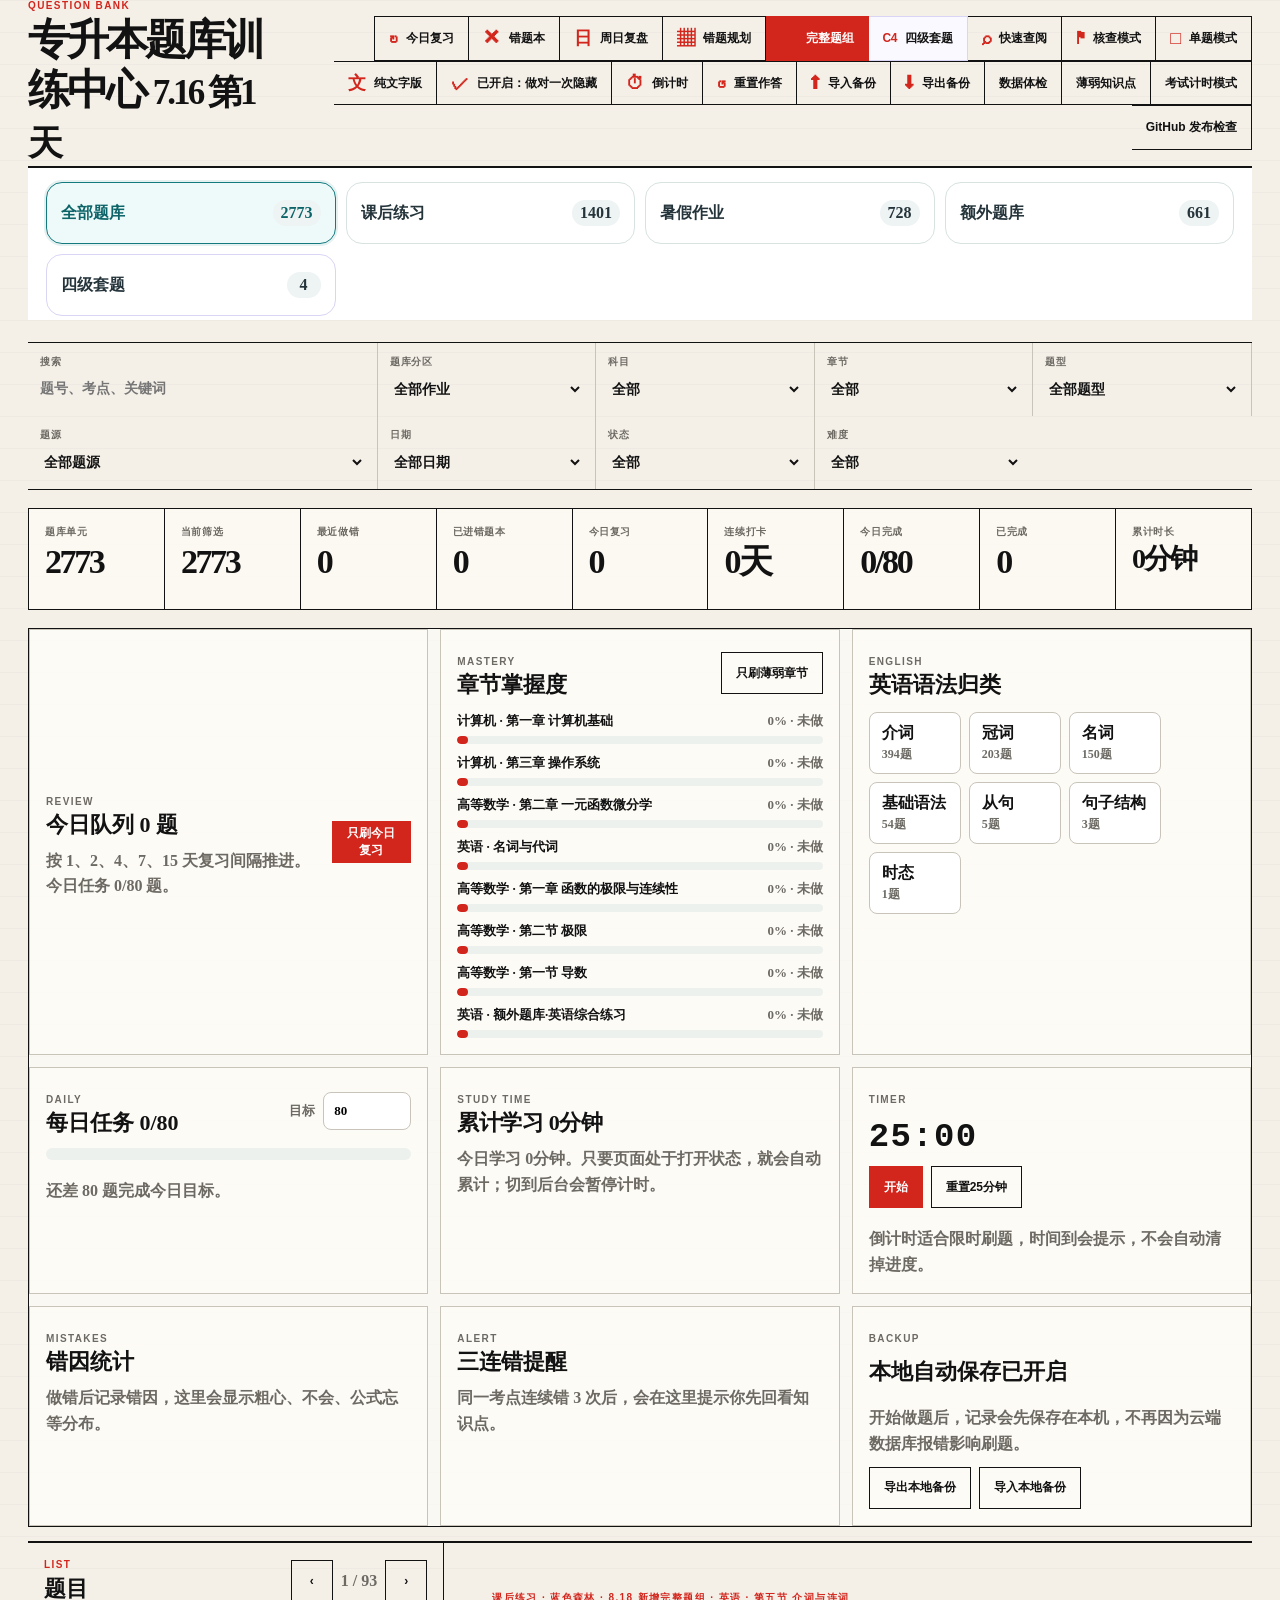
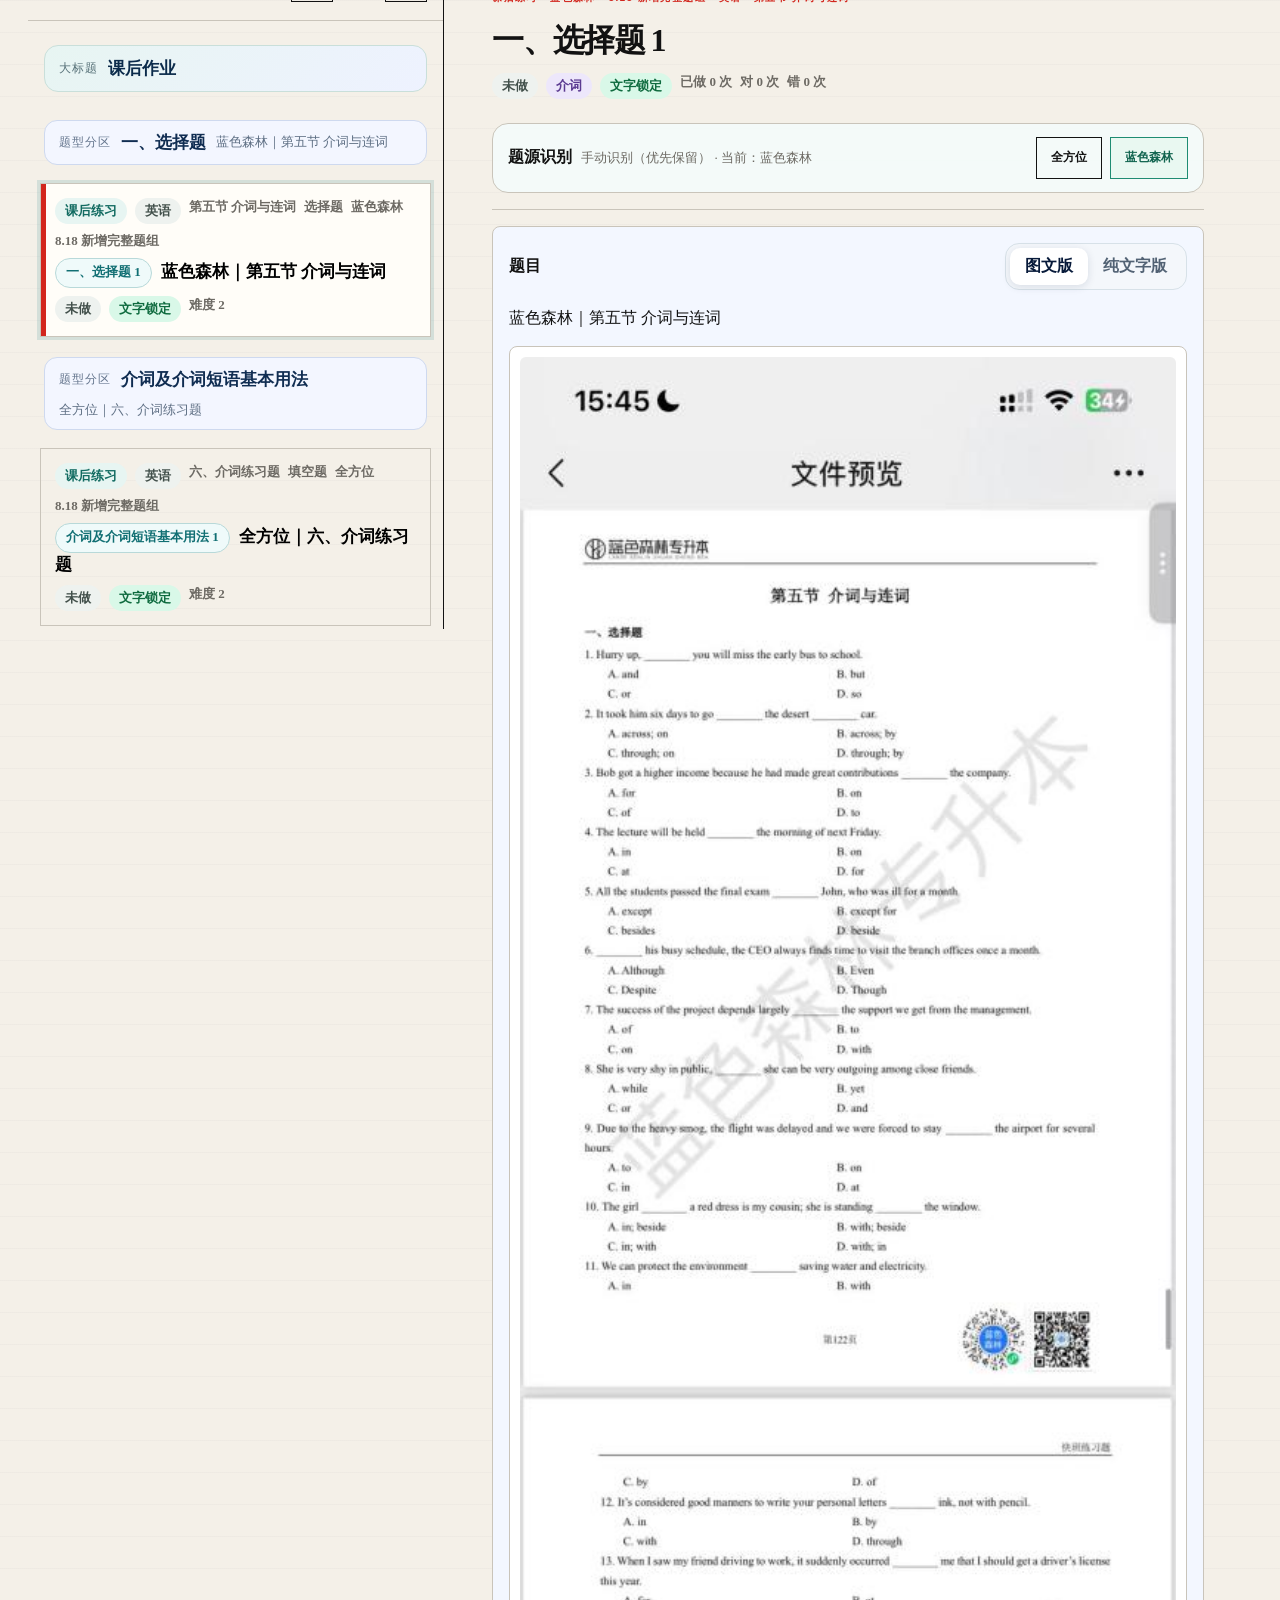
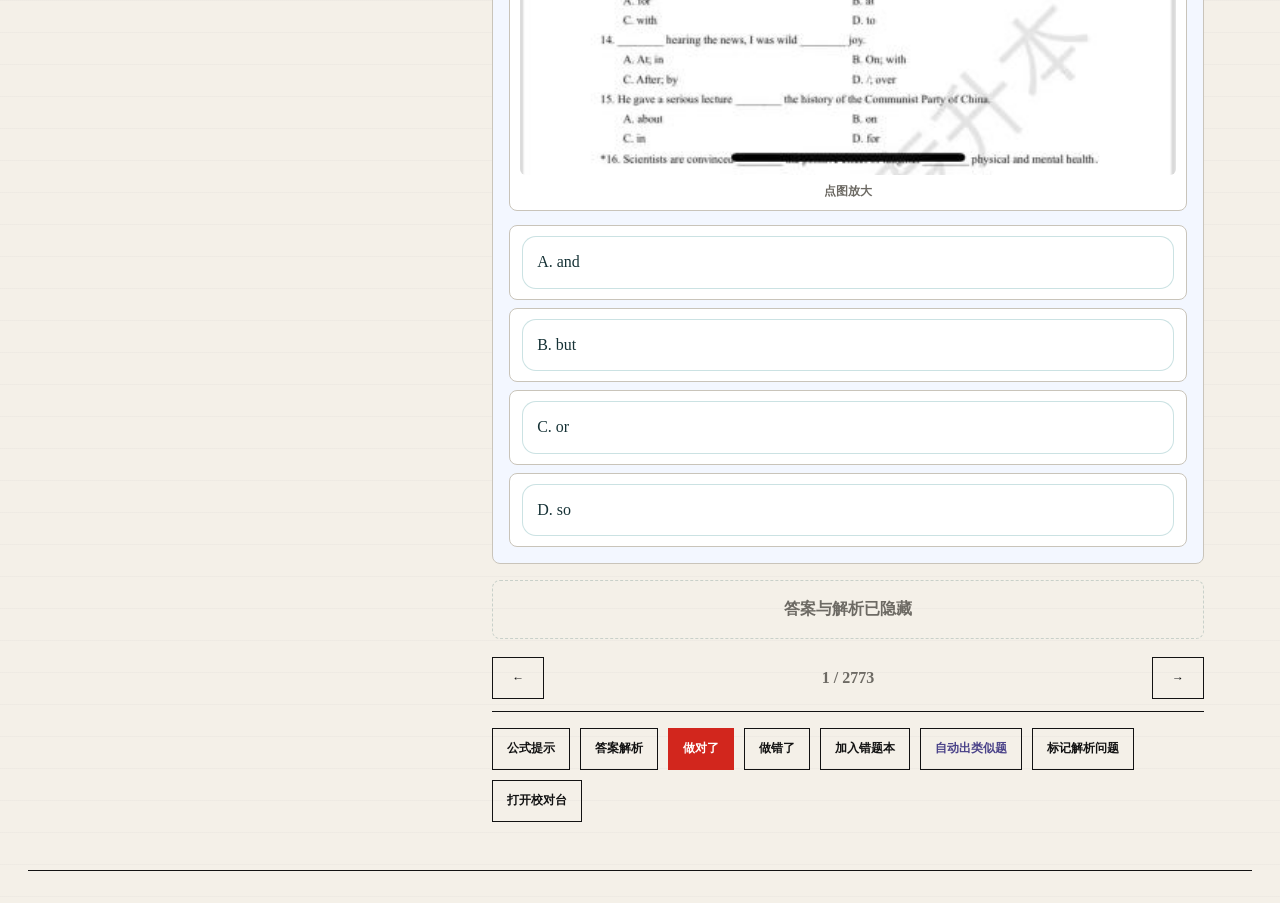
==== preview.html @ a4cc7a91 "Add files via upload" ====
<!doctype html>
<html lang="zh-CN">
<head>
  <meta charset="utf-8">
  <meta name="viewport" content="width=device-width, initial-scale=1">
  <meta name="theme-color" content="#147a7e">
  <title>专升本题库训练中心｜v124 全方位计算机操作系统导入版</title>
  <link rel="manifest" href="manifest.webmanifest?v=20260818-v97">
  <link rel="stylesheet" href="styles.css?v=20260826-v115">
  <link rel="stylesheet" href="math-prerender.css?v=20260815-v90">
</head>
<body>
  <div class="app-shell">
    <header class="topbar">
      <div>
        <p class="eyebrow">Question Bank</p>
        <h1>专升本题库训练中心 <small>7.16 第1天</small></h1>
      </div>
      <div class="top-actions">
        <button class="icon-button" id="reviewQueueButton" type="button" title="只刷今天该复习的题" aria-label="今日复习队列">
          <span aria-hidden="true">↻</span><span>今日复习</span>
        </button>
        <button class="icon-button secondary" id="wrongBookModeButton" type="button" title="只刷错题本" aria-label="只刷错题本">
          <span aria-hidden="true">✕</span><span>错题本</span>
        </button>
        <button class="icon-button secondary wrong-review-entry" id="wrongReviewButton" type="button" title="按原题库版式进行每周错题复盘" aria-label="周日错题复盘">
          <span aria-hidden="true">日</span><span>周日复盘</span>
        </button>
        <button class="icon-button secondary" id="wrongPlannerButton" type="button" title="按错因规划并生成类似题" aria-label="错题规划">
          <span aria-hidden="true">▦</span><span>错题规划</span>
        </button>
        <button class="icon-button complete-set-entry" id="completeSetsButton" type="button" title="查看蓝色森林与全方位完整题组" aria-label="完整题组库">
          <span aria-hidden="true">▣</span><span>完整题组</span>
        </button>
        <button class="icon-button secondary cet4-set-entry" id="cet4SetsButton" type="button" title="打开大学英语四级套题中心" aria-label="四级套题中心">
          <span aria-hidden="true">C4</span><span>四级套题</span>
        </button>
        <button class="icon-button secondary" id="quickBrowseButton" type="button" title="快速查看当前正在做的完整题组" aria-label="当前题组快速查阅">
          <span aria-hidden="true">⌕</span><span>快速查阅</span>
        </button>
        <button class="icon-button secondary" id="auditModeButton" type="button" title="进入解析核查模式" aria-label="解析核查模式">
          <span aria-hidden="true">⚑</span><span>核查模式</span>
        </button>
        <button class="icon-button secondary" id="studyModeButton" type="button" title="切换单题学习模式" aria-label="单题模式">
          <span aria-hidden="true">□</span><span>单题模式</span>
        </button>
        <button class="icon-button secondary" id="textModeButton" type="button" title="切换图文版和纯文字版" aria-label="纯文字版">
          <span aria-hidden="true">文</span><span>纯文字版</span>
        </button>
        <button class="icon-button secondary" id="autoHideMasteredButton" type="button" title="任意题做对1次后自动完成，不再出现在刷题和复习中" aria-label="做对一次即完成">
          <span aria-hidden="true">✓</span><span>做对一次隐藏</span>
        </button>
        <button class="icon-button secondary" id="timerButton" type="button" title="倒计时刷题" aria-label="倒计时刷题">
          <span aria-hidden="true">⏱</span><span>倒计时</span>
        </button>
        <button class="icon-button secondary reset-all-choice-trigger" id="resetAllChoicesButton" type="button" title="一键清除全部题目的已选标识，保留统计和错题本" aria-label="重置全部选项">
          <span aria-hidden="true">↺</span><span>重置作答</span>
        </button>
        <button class="icon-button secondary" id="importBackupButton" type="button" title="导入以前导出的本地备份，恢复做题记录" aria-label="导入备份">
          <span aria-hidden="true">⬆</span><span>导入备份</span>
        </button>
        <button class="icon-button" id="cloudButton" type="button" title="导出本地备份，防止记录丢失" aria-label="导出备份">
          <span aria-hidden="true">⬇</span><span>导出备份</span>
        </button>
      </div>
    </header>
<header class="mobile-app-top" aria-label="手机端顶部导航">
      <div>
        <p id="mobileScreenTitle" class="mobile-screen-title">刷题</p>
        <strong>专升本题库</strong>
      </div>
      <div class="mobile-top-actions">
        <button class="mobile-pill complete-mobile-pill" id="mobileCompleteSetsButton" type="button">完整</button>
        <button class="mobile-pill cet4-mobile-pill" id="mobileCet4SetsButton" type="button">四级</button>
        <button class="mobile-pill" id="mobileQuickBrowseButton" type="button">查题</button>
        <button class="mobile-pill" id="mobileFilterToggle" type="button">筛选</button>
        <button class="mobile-pill timer-pill" id="mobileTimerPill" type="button">25:00</button>
      </div>
    </header>

    <section class="assignment-zone-tabs" id="assignmentZoneTabs" aria-label="题库分区">
      <button type="button" class="assignment-zone-tab active" data-assignment-zone="all"><strong>全部题库</strong><span>0</span></button>
      <button type="button" class="assignment-zone-tab homework-zone" data-assignment-zone="课后作业"><strong>课后练习</strong><span>0</span></button>
      <button type="button" class="assignment-zone-tab summer-zone" data-assignment-zone="暑假集训的作业"><strong>暑假作业</strong><span>0</span></button>
      <button type="button" class="assignment-zone-tab extra-zone" data-assignment-zone="额外题库"><strong>额外题库</strong><span>0</span></button>
      <button type="button" class="assignment-zone-tab cet4-zone" data-assignment-zone="四级套题"><strong>四级套题</strong><span>0</span></button>
    </section>

    <section class="toolbar" aria-label="题库筛选">
      <label class="field search-field">
        <span>搜索</span>
        <input id="searchInput" type="search" placeholder="题号、考点、关键词">
      </label>
      <label class="field">
        <span>题库分区</span>
        <select id="assignmentFilter">
          <option value="all">全部作业</option>
        </select>
      </label>
      <label class="field">
        <span>科目</span>
        <select id="subjectFilter">
          <option value="all">全部可刷</option>
        </select>
      </label>
      <label class="field">
        <span>章节</span>
        <select id="chapterFilter">
          <option value="all">全部</option>
        </select>
      </label>
      <label class="field">
        <span>题型</span>
        <select id="typeFilter">
          <option value="all">全部题型</option>
        </select>
      </label>

      <label class="field">
        <span>题源</span>
        <select id="sourceFilter">
          <option value="all">全部题源</option>
        </select>
      </label>
      <label class="field">
        <span>日期</span>
        <select id="dayFilter">
          <option value="all">全部日期</option>
        </select>
      </label>
      <label class="field">
        <span>状态</span>
        <select id="statusFilter">
          <option value="all">全部</option>
          <option value="dueReview">今日复习</option>
          <option value="weakChapter">薄弱章节</option>
          <option value="mastered">已完成（做对过）</option>
          <option value="answerReview">待核对题库</option>
          <option value="auditQueue">解析核查模式</option>
          <option value="auditFeedback">我标记的问题</option>
          <option value="auditLocked">解析已锁定</option>
          <option value="auditReference">原图备查/未逐题</option>
          <option value="auditAnswerOnly">仅答案</option>
          <option value="auditMissing">无答案解析</option>
          <option value="unseen">未做</option>
          <option value="wrong">最近做错</option>
          <option value="correct">最近做对</option>
          <option value="wrongBook">已进错题本</option>
        </select>
      </label>
      <label class="field">
        <span>难度</span>
        <select id="difficultyFilter">
          <option value="all">全部</option>
          <option value="1">难度 1</option>
          <option value="2">难度 2</option>
          <option value="3">难度 3</option>
          <option value="4">难度 4</option>
          <option value="5">难度 5</option>
        </select>
      </label>
    </section>

    <section class="complete-set-active-bar" id="completeSetActiveBar" hidden>
      <div><span>完整题组模式</span><strong id="completeSetActiveTitle"></strong><em id="completeSetActiveMeta"></em></div>
      <div class="complete-set-active-actions"><button class="secondary-button" id="completeSetQuickButton" type="button">题目目录</button><button class="small-button" id="completeSetExitButton" type="button">退出整套</button></div>
    </section>

    <section class="stats-grid" aria-label="统计">
      <div class="stat-tile">
        <span>题库单元</span>
        <strong id="totalCount">0</strong>
      </div>
      <div class="stat-tile">
        <span>当前筛选</span>
        <strong id="filteredCount">0</strong>
      </div>
      <div class="stat-tile">
        <span>最近做错</span>
        <strong id="wrongCount">0</strong>
      </div>
      <div class="stat-tile">
        <span>已进错题本</span>
        <strong id="wrongBookCount">0</strong>
      </div>
      <div class="stat-tile">
        <span>今日复习</span>
        <strong id="dueReviewCount">0</strong>
      </div>
      <div class="stat-tile">
        <span>连续打卡</span>
        <strong id="streakCount">0</strong>
      </div>
      <div class="stat-tile">
        <span>今日完成</span>
        <strong id="dailyProgressCount">0/80</strong>
      </div>
      <div class="stat-tile">
        <span>已完成</span>
        <strong id="masteredCount">0</strong>
      </div>
      <div class="stat-tile">
        <span>累计时长</span>
        <strong id="totalStudyTimeCount">0分钟</strong>
      </div>
    </section>

    <section class="dashboard-panel" id="dashboardPanel" aria-label="学习分析"></section>


    <section class="mobile-me-panel" id="mobileMePanel" aria-label="我的">
      <div class="mobile-me-card">
        <p class="eyebrow">Data</p>
        <h2>题库与备份</h2>
        <p class="mobile-me-muted">当前题库 <strong id="mobileTotalCount">0</strong> 个单元，当前筛选 <strong id="mobileFilteredCount">0</strong> 道。</p>
        <div class="mobile-me-grid">
          <button class="primary-button" id="mobileCloudButton" type="button">导出本地备份</button>
          <button class="secondary-button" id="mobileImportBackupButton" type="button">导入本地备份</button>
        </div>
      </div>
      <div class="mobile-me-card">
        <p class="eyebrow">Study Time</p>
        <h2>学习时长</h2>
        <p class="mobile-me-muted">累计 <strong id="mobileTotalStudyTime">0分钟</strong>，今日 <strong id="mobileTodayStudyTime">0分钟</strong>。</p>
      </div>
      <div class="mobile-me-card">
        <p class="eyebrow">Settings</p>
        <h2>学习设置</h2>
        <label class="mobile-setting-row">
          <span>每日目标</span>
          <input id="mobileDailyGoalInput" type="number" min="10" max="500" step="10" value="80">
        </label>
        <div class="mobile-me-grid">
          <button class="secondary-button" id="mobileMeStudyModeButton" type="button">单题模式</button>
          <button class="secondary-button" id="mobileTextModeButton" type="button">纯文字版</button>
          <button class="secondary-button" id="mobileMeAutoHideMasteredButton" type="button">做对一次隐藏</button>
          <button class="secondary-button" id="mobileMeTimerButton" type="button">开始倒计时</button>
          <button class="secondary-button reset-all-choice-trigger" id="mobileResetAllChoicesButton" type="button">重置全部选项</button>
          <button class="secondary-button" id="mobileWrongPlannerButton" type="button">错题规划与类似题</button>
          <button class="secondary-button" id="mobileBackupButton" type="button">导出本地备份</button>
        </div>
      </div>
    </section>


    <section class="mobile-similar-panel" id="mobileSimilarPanel" aria-label="同类题"></section>

    <main class="workspace">
      <section class="list-panel" aria-label="题目列表">
        <div class="panel-head">
          <div>
            <p class="eyebrow">List</p>
            <h2>题目</h2>
          </div>
          <div class="pager">
            <button id="prevPageButton" type="button" class="small-button" aria-label="上一页">‹</button>
            <span id="pageInfo">1 / 1</span>
            <button id="nextPageButton" type="button" class="small-button" aria-label="下一页">›</button>
          </div>
        </div>
        <div class="questions-list" id="questionsList" aria-live="polite"></div>
      </section>

      <section class="detail-panel" id="detailPanel" aria-label="题目详情">
        <div class="empty-detail">
          <p class="eyebrow">Detail</p>
          <h2>当前题库为空</h2>
          <p>题库已按课后作业、暑假集训和额外题库统一整理；可使用“快速查阅”按题组、题型和原序号直接跳转。</p>
        </div>
      </section>
    </main>
  </div>

  <nav class="mobile-tabbar" aria-label="手机端底部导航">
    <button class="mobile-tab-button active" type="button" data-mobile-tab="quiz"><span>刷题</span></button>
    <button class="mobile-tab-button" type="button" data-mobile-tab="similar"><span>同类</span></button>
    <button class="mobile-tab-button" type="button" data-mobile-tab="review"><span>复习</span></button>
    <button class="mobile-tab-button" type="button" data-mobile-tab="stats"><span>统计</span></button>
    <button class="mobile-tab-button" type="button" data-mobile-tab="me"><span>我的</span></button>
  </nav>


  <div class="quick-browse-modal complete-sets-modal" id="completeSetsModal" hidden>
    <div class="quick-browse-backdrop" data-complete-close></div>
    <section class="quick-browse-sheet complete-sets-sheet" role="dialog" aria-modal="true" aria-labelledby="completeSetsTitle">
      <header class="quick-browse-head">
        <div><p class="eyebrow" id="completeSetsEyebrow">Complete Sets</p><h2 id="completeSetsTitle">完整题组分区</h2></div>
        <button class="small-button" id="completeSetsCloseButton" type="button" aria-label="关闭">×</button>
      </header>
      <div class="complete-sets-intro"><strong id="completeSetsIntroStrong">只收完整上传的整套资料</strong><span id="completeSetsIntroText">先按机构分“蓝色森林 / 全方位”，再分课后练习、暑假作业和科目。两个机构绝不混在一起。</span></div>
      <div class="complete-source-tabs" id="completeSetsSourceTabs" aria-label="完整题组机构来源"></div>
      <div class="complete-assignment-tabs" id="completeSetsAssignmentTabs" aria-label="完整题组作业分类"></div>
      <div class="complete-subject-tabs" id="completeSetsSubjectTabs" aria-label="完整题组科目分类"></div>
      <div class="quick-browse-controls complete-set-controls"><label class="field"><span>查找当前分区题组</span><input id="completeSetsSearchInput" type="search" placeholder="输入章节或作业名称"></label></div>
      <div class="quick-browse-summary" id="completeSetsSummary"></div>
      <div class="complete-sets-content" id="completeSetsContent"></div>
    </section>
  </div>

  <div class="quick-browse-modal" id="quickBrowseModal" hidden>
    <div class="quick-browse-backdrop" data-quick-close></div>
    <section class="quick-browse-sheet" role="dialog" aria-modal="true" aria-labelledby="quickBrowseTitle">
      <header class="quick-browse-head">
        <div>
          <p class="eyebrow">Quick Browse</p>
          <h2 id="quickBrowseTitle">快速查阅题目</h2>
        </div>
        <button class="small-button" id="quickBrowseCloseButton" type="button" aria-label="关闭">×</button>
      </header>
      <div class="quick-browse-controls current-range-only">
        <div class="quick-scope-note"><strong>仅显示当前题组</strong><span>自动跟随你正在做的范围，不再列出全部题库。</span></div>
        <label class="field"><span>在当前题组内查找</span><input id="quickBrowseSearchInput" type="search" placeholder="输入题号、题型或关键词"></label>
      </div>
      <div class="quick-browse-summary" id="quickBrowseSummary"></div>
      <div class="quick-browse-content" id="quickBrowseContent"></div>
    </section>
  </div>

  <div class="quick-browse-modal complete-text-modal" id="completeTextModal" hidden>
    <div class="quick-browse-backdrop" data-complete-text-close></div>
    <section class="quick-browse-sheet complete-text-sheet" role="dialog" aria-modal="true" aria-labelledby="completeTextTitle">
      <header class="quick-browse-head complete-text-head">
        <div><p class="eyebrow">Pure Text Paper</p><h2 id="completeTextTitle">完整纯文字版</h2><p id="completeTextMeta"></p></div>
        <div class="complete-text-head-actions"><button class="secondary-button" id="completeTextPrintButton" type="button">打印 / 保存PDF</button><button class="small-button" id="completeTextCloseButton" type="button" aria-label="关闭">×</button></div>
      </header>
      <div class="complete-text-tools">
        <div id="completeTextTypeTabs" class="complete-text-type-tabs"></div>
        <label class="field"><span>本套内查找</span><input id="completeTextSearchInput" type="search" placeholder="输入题号或关键词"></label>
      </div>
      <aside class="complete-text-toc" id="completeTextToc"></aside>
      <main class="complete-text-content" id="completeTextContent"></main>
    </section>
  </div>


  <div class="quick-browse-modal wrong-review-modal" id="wrongReviewModal" hidden>
    <div class="quick-browse-backdrop" data-wrong-review-close></div>
    <section class="quick-browse-sheet wrong-review-sheet" role="dialog" aria-modal="true" aria-labelledby="wrongReviewTitle">
      <header class="quick-browse-head wrong-review-head">
        <div>
          <p class="eyebrow">Wrong Book Review</p>
          <h2 id="wrongReviewTitle">错题本 · 周日复盘</h2>
          <p id="wrongReviewMeta">直接使用原题库题目、答案解析和数学公式渲染。</p>
        </div>
        <button class="small-button" id="wrongReviewCloseButton" type="button" aria-label="关闭">×</button>
      </header>

      <div class="wrong-review-summary" id="wrongReviewSummary"></div>

      <div class="wrong-review-tools">
        <label class="field"><span>范围</span>
          <select id="wrongReviewScope">
            <option value="week">本周错题</option>
            <option value="all">全部历史错题</option>
            <option value="still">目前仍错</option>
            <option value="fixed">已改对待巩固</option>
            <option value="unreviewed">本周未复盘</option>
          </select>
        </label>
        <label class="field"><span>科目</span>
          <select id="wrongReviewSubject">
            <option value="all">全部科目</option>
            <option value="计算机">计算机</option>
            <option value="英语">英语</option>
            <option value="高等数学">高等数学</option>
          </select>
        </label>
        <label class="field"><span>错因</span>
          <select id="wrongReviewReason">
            <option value="all">全部错因</option>
            <option value="不会">不会</option>
            <option value="粗心">粗心</option>
            <option value="公式忘了">公式忘了</option>
            <option value="概念混淆">概念混淆</option>
            <option value="题干看错">题干看错</option>
            <option value="解析看不懂">解析看不懂</option>
            <option value="未标注">未标注</option>
          </select>
        </label>
        <label class="field wrong-review-search-field"><span>搜索</span>
          <input id="wrongReviewSearch" type="search" placeholder="题号、题干、章节、知识点">
        </label>
        <div class="question-view-switch wrong-review-view-switch" role="group" aria-label="错题显示方式">
          <button type="button" class="view-switch-button active" data-wr-view="text">纯文字公式</button>
          <button type="button" class="view-switch-button" data-wr-view="image">原题图文</button>
        </div>
      </div>

      <div class="wrong-review-workspace">
        <aside class="list-panel wrong-review-list-panel">
          <div class="list-header">
            <div><p class="eyebrow">Mistakes</p><h2 id="wrongReviewListTitle">本周错题</h2></div>
            <span id="wrongReviewListCount">0 题</span>
          </div>
          <div class="questions-list wrong-review-list" id="wrongReviewList"></div>
        </aside>
        <main class="detail-panel wrong-review-detail-panel" id="wrongReviewDetail">
          <div class="empty-detail"><p class="eyebrow">Review</p><h2>选择一道错题开始复盘</h2><p>题目、公式、答案解析全部沿用原题库。</p></div>
        </main>
      </div>
    </section>
  </div>

  <input id="backupFileInput" type="file" accept=".json,application/json" hidden>

  <script src="asset-pack-index.js?v=20260821-v105"></script>
  <script src="core.js?v=20260815-v90"></script>
<script src="question-bank-data.js?v=20260815-v90"></script>
  <script src="summer-complete-v60.js?v=20260815-v90"></script>
  <script src="summer-group-fix-v61.js?v=20260815-v90"></script>
  <script src="summer-continuation-v62.js?v=20260815-v90"></script>
  <script src="assignment-zone-v63.js?v=20260815-v90"></script>
  <script src="homework-continuation-v64.js?v=20260815-v90"></script>
  <script src="homework-answers-v65.js?v=20260815-v90"></script>
<script src="qfw-complete-v66.js?v=20260815-v90"></script>
  <script src="homework-continuity-puretext-v74.js?v=20260815-v90"></script>
  <script src="math-complete-puretext-v74.js?v=20260815-v90"></script>
  <script src="english-complete-puretext-v75.js?v=20260815-v90"></script>
  <script src="computer-complete-puretext-v76.js?v=20260815-v90"></script>
  <script src="answer-bindings-v78.js?v=20260815-v90"></script>
  <script src="math-limit-source-audit-v79.js?v=20260815-v90"></script>
  <script src="complete-set-full-audit-v80.js?v=20260815-v90"></script>
  <script src="math-display-fix-v81.js?v=20260815-v90"></script>
  <script src="math-limit-source-correction-v82.js?v=20260815-v90"></script>
  <script src="full-source-audit-v83.js?v=20260815-v90"></script>
  <script src="formula-source-fix-v85.js?v=20260815-v90"></script>
  <script src="global-second-audit-v87.js?v=20260815-v90"></script>
  <script src="math-derivative-import-v88.js?v=20260815-v90"></script>
  <script src="qfw-english-noun-article-answers-v90.js?v=20260815-v90"></script>
  <script src="qfw-english-sentence-components-types-v91.js?v=20260817-v91"></script>
  <script src="qfw-english-topic-split-v92.js?v=20260817-v92"></script>
  <script src="qfw-english-puretext-v93.js?v=20260817-v95"></script>
  <script src="qfw-english-individualize-v95.js?v=20260817-v95"></script>
  <script src="english-complete-import-v96.js?v=20260818-v96"></script>
  <script src="qfw-math-full-import-v99.js?v=20260819-v99"></script>
  <script src="math-application-import-v104.js?v=20260824-v114"></script>
  <script src="qfw-computer-ch2-ch3-v105.js?v=20260823-v109"></script>
  <script src="math-render-cache-v99.js?v=20260821-v105"></script>
  <script src="word-data.js?v=20260815-v90"></script>
  <script src="wrong-review-snapshot.js?v=20260823-v110"></script>
  <script src="wrong-review-knowledge.js?v=20260823-v113"></script>
  <script src="cet4-complete-import-v116.js?v=20260826-v116"></script>
  <script src="english-verb-import-v117.js?v=20260826-v117"></script>
  <script src="cet4-translation-import-v118.js?v=20260828-v118"></script>
  <script src="cet4-translation-import-v120.js?v=20260829-v120"></script>
  <script src="cet4-translation-import-v121.js?v=20260830-v121"></script>
  <script src="bf-math-mvt-import-v122.js?v=20260831-v122"></script>
  <script src="computer-os-import-v123.js?v=20260901-v123"></script>
  <script src="qfw-computer-os-import-v124.js?v=20260905-v124"></script>
  <script src="qfw-computer-os-fix-v125.js?v=20260905-v125"></script>
  <script src="app.js?v=20260905-v125"></script>
  <script src="knowledge-link-data.js?v=20260815-v90"></script>
  <script src="knowledge-links.js?v=20260815-v90"></script>
  <script src="core-batch2.js?v=20260815-v90"></script>
  <script src="core-batch3.js?v=20260815-v90"></script>
</body>
</html>
---- styles.css ----
:root {
.batch3-knowledge{margin-top:14px;padding-top:12px;border-top:1px dashed #aac0cc}.batch3-knowledge h4{margin:0 0 6px}.batch3-knowledge img{display:block;max-width:100%;max-height:520px;object-fit:contain;margin:10px 0;border:1px solid #d6d2c8}.exam-mode .knowledge-link-panel,.exam-mode .batch2-panel,.exam-mode .solution-card,.exam-mode .explanation-card,.exam-mode #revealButton,.exam-mode #hintButton{display:none!important}.exam-mode .detail-panel{background:#fff!important}.exam-mode #examModeButton{background:#8b1f1f!important;color:#fff!important}
.batch2-panel{display:none!important}.batch2-modal{position:fixed;z-index:9999;inset:10% 15%;overflow:auto;background:#fffdf8;border:2px solid #172438;padding:24px;box-shadow:0 20px 80px #0004}.batch2-close{float:right;border:1px solid #172438;background:#fff;padding:7px 12px;cursor:pointer}@media(max-width:700px){.batch2-modal{inset:5%}}
.knowledge-link-panel{margin:18px 0;padding:18px;border:1px solid #9db7c7;background:#f7fbfc}.knowledge-link-head{display:flex;justify-content:space-between;gap:16px;align-items:center}.knowledge-link-head small{color:#567789}.knowledge-link-head h3{margin:3px 0;font-size:20px}.knowledge-toggle{border:1px solid #315d74;background:#fff;padding:8px 12px;color:#315d74;cursor:pointer}.knowledge-body{margin-top:14px;padding-top:14px;border-top:1px dashed #aac0cc}.knowledge-body h4{margin:0 0 8px}.knowledge-body li{margin:5px 0}.knowledge-related{margin-top:12px;color:#315d74}
  /* English sentence packs are split into small, independently completable cards. */
}
.english-micro-drill{display:grid;gap:12px}.english-drill-intro{padding:12px 14px;background:#eef4f5;border-left:4px solid #547f96;display:grid;gap:4px}.english-drill-intro strong{color:#315d74}.english-micro-card{padding:15px 16px;border:1px solid #d7ded9;background:#fffdf8}.english-micro-card.done{border-color:#78a886;background:#f1f8f2}.english-micro-head{display:flex;justify-content:space-between;gap:12px;align-items:center;color:#547f96;font-size:13px;font-weight:700}.english-micro-head button{border:1px solid #9db5c2;background:#fff;padding:6px 10px;cursor:pointer;color:#315d74;font:inherit}.english-micro-card.done .english-micro-head button{background:#e0f1e3;border-color:#86ad90;color:#386b45}.english-micro-sentence{margin-top:10px;font:600 18px/1.7 Georgia,"Microsoft YaHei",serif;color:#20364a}.phrase-hit{background:#ffe7b3;color:#6c4800;padding:1px 3px;border-radius:3px;text-decoration:none}.phrase-note{display:flex;gap:6px;flex-wrap:wrap;margin-top:10px}.phrase-note span{padding:4px 7px;border-radius:999px;background:#fff3d4;color:#76540d;font-size:12px}@media(max-width:640px){.english-micro-card{padding:13px}.english-micro-sentence{font-size:16px}}

/* Original theme variables. */
:root {
  color-scheme: light;
  --bg: #f7f8f5;
  --panel: #ffffff;
  --ink: #15191b;
  --muted: #66706d;
  --line: #dfe5df;
  --teal: #147a7e;
  --teal-dark: #0f5f63;
  --mint: #dff2e7;
  --rose: #f7dfe5;
  --amber: #f3e7c8;
  --blue: #dfe9fb;
  --shadow: 0 14px 36px rgba(24, 36, 32, 0.08);
  font-family: "Microsoft YaHei", "PingFang SC", Arial, sans-serif;
}

* {
  box-sizing: border-box;
}

body {
  margin: 0;
  min-height: 100vh;
  background: var(--bg);
  color: var(--ink);
}

button,
input,
select {
  font: inherit;
}

button {
  cursor: pointer;
}

.app-shell {
  width: min(1480px, 100%);
  margin: 0 auto;
  padding: 20px;
}

.topbar {
  display: flex;
  align-items: center;
  justify-content: space-between;
  gap: 16px;
  padding: 18px 0;
}

.eyebrow {
  margin: 0 0 4px;
  color: var(--teal);
  font-size: 12px;
  font-weight: 800;
  letter-spacing: 0;
  text-transform: uppercase;
}

h1,
h2,
h3,
p {
  letter-spacing: 0;
}

h1 {
  margin: 0;
  font-size: 32px;
  line-height: 1.2;
}

h2 {
  margin: 0;
  font-size: 22px;
}

h3 {
  margin: 0;
  font-size: 20px;
  line-height: 1.35;
}

.top-actions {
  display: flex;
  flex-wrap: wrap;
  justify-content: flex-end;
  gap: 10px;
}

.icon-button,
.small-button,
.primary-button,
.secondary-button {
  border: 1px solid var(--line);
  border-radius: 8px;
  background: var(--panel);
  color: var(--ink);
  min-height: 42px;
  padding: 0 14px;
  font-weight: 800;
  box-shadow: none;
}

.icon-button {
  display: inline-flex;
  align-items: center;
  justify-content: center;
  gap: 8px;
}

.icon-button span[aria-hidden="true"] {
  color: var(--teal);
  font-size: 18px;
  line-height: 1;
}

.icon-button:hover,
.small-button:hover,
.secondary-button:hover {
  border-color: #b8c5bd;
  background: #fbfcfa;
}

.primary-button {
  border-color: var(--teal);
  background: var(--teal);
  color: white;
}

.primary-button:hover {
  background: var(--teal-dark);
}

.secondary-button.active,
.primary-button.active {
  background: var(--ink);
  color: white;
  border-color: var(--ink);
}

.toolbar {
  display: grid;
  grid-template-columns: minmax(240px, 1fr) 150px 180px 160px 130px;
  gap: 12px;
  padding: 14px;
  background: var(--panel);
  border: 1px solid var(--line);
  border-radius: 8px;
}

.field {
  display: grid;
  gap: 6px;
}

.field span {
  color: var(--muted);
  font-size: 13px;
  font-weight: 800;
}

.field input,
.field select {
  width: 100%;
  min-height: 44px;
  border: 1px solid var(--line);
  border-radius: 8px;
  background: #fff;
  color: var(--ink);
  padding: 0 12px;
}

.field input:focus,
.field select:focus {
  outline: 3px solid rgba(20, 122, 126, 0.16);
  border-color: var(--teal);
}

.stats-grid {
  display: grid;
  grid-template-columns: repeat(auto-fit, minmax(150px, 1fr));
  gap: 12px;
  margin: 14px 0;
}

.stat-tile {
  min-height: 82px;
  padding: 14px;
  border: 1px solid var(--line);
  border-radius: 8px;
  background: var(--panel);
}

.stat-tile span {
  display: block;
  color: var(--muted);
  font-size: 13px;
  font-weight: 800;
}

.stat-tile strong {
  display: block;
  margin-top: 6px;
  font-size: 30px;
  line-height: 1;
}

.workspace {
  display: grid;
  grid-template-columns: minmax(360px, 0.95fr) minmax(460px, 1.25fr);
  gap: 14px;
  align-items: start;
}

.list-panel,
.detail-panel {
  min-width: 0;
  border: 1px solid var(--line);
  border-radius: 8px;
  background: var(--panel);
  box-shadow: var(--shadow);
}

.panel-head {
  display: flex;
  align-items: center;
  justify-content: space-between;
  gap: 12px;
  padding: 16px;
  border-bottom: 1px solid var(--line);
}

.pager {
  display: inline-flex;
  align-items: center;
  gap: 8px;
  color: var(--muted);
  font-weight: 800;
}

.small-button {
  width: 42px;
  padding: 0;
  font-size: 24px;
}

.questions-list {
  display: grid;
  gap: 10px;
  padding: 12px;
  max-height: calc(100vh - 292px);
  overflow: auto;
}

.question-row {
  width: 100%;
  display: grid;
  gap: 8px;
  text-align: left;
  padding: 14px;
  border: 1px solid var(--line);
  border-radius: 8px;
  background: #fff;
}

.question-row.active {
  border-color: var(--teal);
  outline: 3px solid rgba(20, 122, 126, 0.14);
}

.question-row h3 {
  font-size: 17px;
}

.meta-line,
.tag-line {
  display: flex;
  flex-wrap: wrap;
  gap: 8px;
  color: var(--muted);
  font-size: 13px;
  font-weight: 700;
}

.badge {
  display: inline-flex;
  align-items: center;
  min-height: 26px;
  border-radius: 999px;
  padding: 0 10px;
  background: #eef2ef;
  color: #42504b;
  font-size: 13px;
  font-weight: 800;
}

.badge.correct {
  background: var(--mint);
  color: #17623e;
}

.badge.wrong {
  background: var(--rose);
  color: #a3334b;
}

.badge.book {
  background: var(--blue);
  color: #285a9a;
}

.detail-panel {
  position: sticky;
  top: 12px;
  min-height: 520px;
}

.empty-detail,
.question-detail {
  padding: 20px;
}

.empty-detail p:last-child {
  color: var(--muted);
  font-weight: 700;
}

.detail-header {
  display: grid;
  gap: 10px;
  padding-bottom: 16px;
  border-bottom: 1px solid var(--line);
}

.stem-box,
.solution-box,
.analysis-box {
  margin-top: 16px;
  padding: 16px;
  border-radius: 8px;
  border: 1px solid var(--line);
}

.stem-box {
  background: #f3f7ff;
}

.solution-box {
  background: #fff8e5;
}

.analysis-box {
  background: #eff9f2;
}

.stem-box p,
.solution-box p,
.analysis-box p {
  margin: 8px 0 0;
  line-height: 1.8;
  white-space: pre-wrap;
}

.options-list {
  display: grid;
  gap: 8px;
  margin: 14px 0 0;
  padding: 0;
  list-style: none;
}

.options-list li {
  padding: 10px 12px;
  border: 1px solid var(--line);
  border-radius: 8px;
  background: #fff;
  line-height: 1.6;
}

.question-images {
  display: grid;
  gap: 12px;
  margin-top: 14px;
}

.question-image {
  margin: 0;
  padding: 10px;
  border: 1px solid var(--line);
  border-radius: 8px;
  background: #fff;
}

.question-image img {
  display: block;
  width: 100%;
  height: auto;
  border-radius: 6px;
}

.detail-action-dock {
  display: grid;
  gap: 12px;
  margin-top: 18px;
}

.detail-nav-actions {
  display: grid;
  grid-template-columns: 52px 1fr 52px;
  align-items: center;
  gap: 10px;
}

.nav-button {
  min-width: 52px;
  padding-right: 0;
  padding-left: 0;
  font-size: 24px;
  line-height: 1;
}

.detail-position {
  color: var(--muted);
  font-weight: 900;
  text-align: center;
}

.detail-actions {
  display: flex;
  flex-wrap: wrap;
  gap: 10px;
  margin-top: 0;
}

.hidden-solution {
  margin-top: 16px;
  padding: 18px;
  border: 1px dashed #c8d0c9;
  border-radius: 8px;
  color: var(--muted);
  font-weight: 800;
  text-align: center;
}

.toast {
  position: fixed;
  left: 50%;
  bottom: 24px;
  transform: translateX(-50%);
  z-index: 10;
  max-width: min(560px, calc(100vw - 32px));
  padding: 12px 16px;
  border-radius: 8px;
  background: #17201d;
  color: white;
  font-weight: 800;
  box-shadow: var(--shadow);
}

@media (max-width: 980px) {
  .topbar {
    align-items: flex-start;
    flex-direction: column;
  }

  .top-actions {
    justify-content: flex-start;
  }

  .toolbar {
    grid-template-columns: 1fr 1fr;
  }

  .search-field {
    grid-column: 1 / -1;
  }

  .stats-grid {
    grid-template-columns: repeat(2, 1fr);
  }

  .workspace {
    grid-template-columns: 1fr;
  }

  .detail-panel {
    position: static;
  }

  .questions-list {
    max-height: none;
  }
}

@media (max-width: 720px) {
  .app-shell {
    padding: 12px;
  }

  h1 {
    font-size: 26px;
  }

  .top-actions,
  .detail-actions {
    width: 100%;
    display: grid;
    grid-template-columns: 1fr 1fr;
  }

  .icon-button,
  .primary-button,
  .secondary-button {
    width: 100%;
  }

  .toolbar,
  .stats-grid {
    grid-template-columns: 1fr;
  }

  .panel-head {
    align-items: flex-start;
    flex-direction: column;
  }

  .question-detail {
    padding-bottom: 148px;
  }

  .detail-action-dock {
    position: sticky;
    bottom: max(10px, env(safe-area-inset-bottom));
    z-index: 6;
    padding: 10px;
    margin: 14px -4px 12px;
    border: 1px solid var(--line);
    border-radius: 8px;
    background: rgba(255, 255, 255, 0.96);
    box-shadow: var(--shadow);
    backdrop-filter: blur(10px);
  }

  .detail-nav-actions {
    grid-template-columns: 48px 1fr 48px;
  }
}


/* Formula readability patch */
.stem-box p,
.solution-box p,
.analysis-box p,
.options-list li,
.question-row h3 {
  word-break: break-word;
}

.math-frac {
  display: inline-flex;
  vertical-align: middle;
  flex-direction: column;
  align-items: center;
  justify-content: center;
  line-height: 1.05;
  margin: 0 0.12em;
  font-family: "Times New Roman", "Cambria Math", serif;
  font-size: 0.96em;
}

.math-frac > span:first-child {
  display: block;
  padding: 0 0.18em 0.06em;
  border-bottom: 1.5px solid currentColor;
}

.math-frac > span:last-child {
  display: block;
  padding: 0.06em 0.18em 0;
}

.math-limit {
  display: inline-flex;
  flex-direction: column;
  align-items: center;
  justify-content: center;
  vertical-align: middle;
  margin: 0 0.1em;
  font-family: "Times New Roman", "Cambria Math", serif;
  line-height: 1;
}

.math-limit-op {
  display: block;
  line-height: 1;
}

.math-limit-sub {
  display: block;
  margin-top: 0.02em;
  font-size: 0.62em;
  line-height: 1.05;
  white-space: nowrap;
}

sup,
sub {
  font-family: "Times New Roman", "Cambria Math", serif;
  font-size: 0.72em;
}

sub {
  vertical-align: -0.28em;
  line-height: 0;
}

sup {
  font-family: "Times New Roman", "Cambria Math", serif;
  font-size: 0.72em;
  line-height: 0;
}


.math-root {
  display: inline-flex;
  align-items: flex-start;
  vertical-align: middle;
  white-space: nowrap;
  margin: 0 0.08em;
  font-family: "Cambria Math", "Times New Roman", "STIX Two Math", serif;
}

.math-root-sign {
  display: inline-block;
  padding-right: 0.03em;
  font-size: 1.22em;
  line-height: 0.95;
  transform: translateY(0.05em);
}

.math-radicand {
  display: inline-block;
  min-height: 1.05em;
  padding: 0.03em 0.12em 0 0.12em;
  border-top: 1.7px solid currentColor;
  line-height: 1.22;
}

.math-root.cube-root .math-root-sign {
  font-size: 1.12em;
  transform: translateY(0.08em);
}

.math-root .math-frac {
  margin-top: -0.03em;
  margin-bottom: -0.03em;
}


/* Selected feature upgrade */
.dashboard-panel {
  display: grid;
  grid-template-columns: 1.1fr 1.4fr 1fr;
  gap: 12px;
  margin: 0 0 14px;
}

.dashboard-card {
  min-width: 0;
  padding: 16px;
  border: 1px solid var(--line);
  border-radius: 8px;
  background: var(--panel);
  box-shadow: var(--shadow);
}

.dashboard-summary-card,
.dashboard-card-head {
  display: flex;
  align-items: center;
  justify-content: space-between;
  gap: 12px;
}

.dashboard-card p {
  margin: 8px 0 0;
  color: var(--muted);
  font-weight: 700;
  line-height: 1.6;
}

.mastery-list {
  display: grid;
  gap: 10px;
  margin-top: 12px;
}

.mastery-row {
  display: grid;
  gap: 6px;
}

.mastery-row-top {
  display: flex;
  align-items: center;
  justify-content: space-between;
  gap: 10px;
  font-size: 13px;
}

.mastery-row-top strong {
  overflow: hidden;
  text-overflow: ellipsis;
  white-space: nowrap;
}

.mastery-row-top span,
.muted-text {
  color: var(--muted);
  font-weight: 800;
}

.mastery-bar {
  height: 8px;
  overflow: hidden;
  border-radius: 999px;
  background: #edf1ed;
}

.mastery-bar i {
  display: block;
  height: 100%;
  border-radius: inherit;
  background: var(--teal);
}

.weak-tags,
.grammar-grid {
  display: flex;
  flex-wrap: wrap;
  gap: 8px;
  margin-top: 12px;
}

.weak-tag,
.grammar-pill,
.similar-item {
  border: 1px solid var(--line);
  border-radius: 8px;
  background: #fff;
  color: var(--ink);
  font-weight: 800;
}

.weak-tag {
  min-height: 34px;
  padding: 0 10px;
  font-size: 13px;
}

.grammar-pill {
  display: grid;
  gap: 2px;
  min-width: 92px;
  padding: 10px 12px;
  text-align: left;
}

.grammar-pill span {
  color: var(--muted);
  font-size: 12px;
}

.badge.review {
  background: var(--amber);
  color: #7b5a18;
}

.badge.grammar {
  background: #ede7fb;
  color: #5b3a91;
}

.solution-tabs {
  display: flex;
  flex-wrap: wrap;
  gap: 8px;
  margin-top: 16px;
}

.hint-box,
.mistake-box,
.similar-box {
  margin-top: 16px;
  padding: 16px;
  border-radius: 8px;
  border: 1px solid var(--line);
}

.hint-box {
  background: #f5f0ff;
}

.mistake-box {
  background: #fff0f3;
}

.similar-box {
  background: #f8faf8;
}

.hint-box ul,
.mistake-box ul {
  margin: 10px 0 0;
  padding-left: 20px;
  line-height: 1.8;
}

.similar-head {
  display: flex;
  align-items: baseline;
  justify-content: space-between;
  gap: 12px;
}

.similar-head span {
  color: var(--muted);
  font-size: 13px;
  font-weight: 800;
}

.similar-list {
  display: grid;
  gap: 8px;
  margin-top: 10px;
}

.similar-item {
  display: grid;
  grid-template-columns: 100px 1fr;
  gap: 4px 10px;
  padding: 10px 12px;
  text-align: left;
}

.similar-item small {
  grid-column: 1 / -1;
  overflow: hidden;
  color: var(--muted);
  text-overflow: ellipsis;
  white-space: nowrap;
}

.study-mode .workspace {
  grid-template-columns: minmax(0, 980px);
  justify-content: center;
}

.study-mode .list-panel {
  display: none;
}

.study-mode .detail-panel {
  position: static;
}

.study-mode .dashboard-panel {
  grid-template-columns: 1fr;
}

.study-mode .question-detail {
  min-height: 70vh;
}

@media (max-width: 1180px) {
  .dashboard-panel {
    grid-template-columns: 1fr;
  }
}

@media (max-width: 980px) {
  .dashboard-summary-card,
  .dashboard-card-head {
    align-items: flex-start;
    flex-direction: column;
  }
}

@media (max-width: 720px) {
  .solution-tabs {
    display: grid;
    grid-template-columns: 1fr;
  }

  .similar-item {
    grid-template-columns: 1fr;
  }

  .similar-head {
    align-items: flex-start;
    flex-direction: column;
  }
}


/* More feature upgrade: mastered auto-hide, daily goal, timer, backup, English option analysis */
.badge.mastered {
  background: #e6f4d8;
  color: #386313;
}

.dashboard-panel {
  grid-template-columns: repeat(3, minmax(0, 1fr));
}

.daily-card,
.timer-card,
.backup-card {
  display: grid;
  align-content: start;
  gap: 10px;
}

.mini-field {
  display: inline-flex;
  align-items: center;
  gap: 8px;
  color: var(--muted);
  font-size: 13px;
  font-weight: 900;
}

.mini-field input {
  width: 88px;
  min-height: 38px;
  border: 1px solid var(--line);
  border-radius: 8px;
  padding: 0 10px;
  font-weight: 900;
}

.daily-bar {
  height: 12px;
}

.timer-card h2 {
  font-family: "Consolas", "Menlo", monospace;
  font-size: 34px;
  letter-spacing: 0.04em;
}

.timer-actions {
  display: flex;
  flex-wrap: wrap;
  gap: 8px;
}

.backup-card.needs-backup {
  border-color: #ddb35e;
  background: #fff9ed;
}

.english-options-box {
  margin-top: 16px;
  padding: 16px;
  border-radius: 8px;
  border: 1px solid var(--line);
  background: #f3f7ff;
}

.english-options-box p {
  margin: 8px 0 0;
  color: var(--muted);
  font-weight: 700;
}

.english-options-box ul {
  display: grid;
  gap: 8px;
  margin: 12px 0 0;
  padding: 0;
  list-style: none;
}

.english-options-box li {
  display: grid;
  grid-template-columns: 56px 1fr;
  gap: 10px;
  padding: 10px 12px;
  border: 1px solid var(--line);
  border-radius: 8px;
  background: #fff;
  line-height: 1.6;
}

.english-options-box li.right {
  border-color: #9acfb6;
  background: #f0fbf4;
}

@media (max-width: 720px) {
  body {
    padding-bottom: calc(120px + env(safe-area-inset-bottom));
  }

  .detail-action-dock {
    position: fixed;
    left: 10px;
    right: 10px;
    bottom: max(8px, env(safe-area-inset-bottom));
    margin: 0;
    max-height: 44vh;
    overflow: auto;
  }

  .detail-actions {
    grid-template-columns: 1fr 1fr;
  }

  .detail-actions #correctButton,
  .detail-actions #wrongButton {
    min-height: 48px;
    font-size: 16px;
  }

  .timer-actions {
    display: grid;
    grid-template-columns: 1fr;
  }

  .english-options-box li {
    grid-template-columns: 1fr;
  }
}


/* Mobile A+B layout upgrade: 极简刷题 + 学习软件四页分区 */
.mobile-app-top,
.mobile-tabbar,
.mobile-me-panel,
.mobile-question-title,
.mobile-question-topnav,
.mobile-review-actions {
  display: none;
}

@media (max-width: 720px) {
  html {
    background: var(--bg);
  }

  body {
    padding-bottom: 0;
    overflow-x: hidden;
  }

  body::after {
    content: "";
    display: none;
  }

  body.filters-open::after {
    display: block;
    position: fixed;
    inset: 0;
    z-index: 18;
    background: rgba(15, 31, 28, 0.2);
  }

  .app-shell {
    width: 100%;
    padding: calc(62px + env(safe-area-inset-top)) 12px calc(148px + env(safe-area-inset-bottom));
  }

  .topbar {
    display: none;
  }

  .mobile-app-top {
    position: fixed;
    top: 0;
    left: 0;
    right: 0;
    z-index: 32;
    display: flex;
    align-items: flex-end;
    justify-content: space-between;
    gap: 12px;
    min-height: calc(58px + env(safe-area-inset-top));
    padding: env(safe-area-inset-top) 14px 10px;
    background: var(--teal);
    color: #fff;
    box-shadow: 0 8px 24px rgba(15, 95, 99, 0.18);
  }

  .mobile-app-top strong {
    display: block;
    font-size: 18px;
    line-height: 1.1;
  }

  .mobile-screen-title {
    margin: 0 0 3px;
    color: rgba(255,255,255,0.76);
    font-size: 12px;
    font-weight: 900;
  }

  .mobile-top-actions {
    display: inline-flex;
    gap: 8px;
  }

  .mobile-pill {
    min-height: 34px;
    border: 1px solid rgba(255,255,255,0.38);
    border-radius: 999px;
    padding: 0 12px;
    background: rgba(255,255,255,0.12);
    color: #fff;
    font-size: 14px;
    font-weight: 900;
  }

  .mobile-pill.active,
  body.filters-open #mobileFilterToggle {
    background: #fff;
    color: var(--teal);
  }

  .mobile-tabbar {
    position: fixed;
    left: 0;
    right: 0;
    bottom: 0;
    z-index: 31;
    display: grid;
    grid-template-columns: repeat(4, 1fr);
    gap: 6px;
    min-height: calc(58px + env(safe-area-inset-bottom));
    padding: 7px 10px calc(7px + env(safe-area-inset-bottom));
    border-top: 1px solid var(--line);
    background: rgba(255, 255, 255, 0.97);
    box-shadow: 0 -10px 28px rgba(24, 36, 32, 0.08);
    backdrop-filter: blur(12px);
  }

  .mobile-tab-button {
    min-height: 44px;
    border: 0;
    border-radius: 14px;
    background: transparent;
    color: var(--muted);
    font-size: 15px;
    font-weight: 900;
  }

  .mobile-tab-button.active {
    background: var(--teal);
    color: #fff;
  }

  .toolbar {
    display: none !important;
    grid-template-columns: 1fr;
  }

  body.filters-open .toolbar {
    position: fixed;
    top: calc(66px + env(safe-area-inset-top));
    left: 12px;
    right: 12px;
    z-index: 26;
    display: grid !important;
    max-height: min(78vh, 620px);
    overflow: auto;
    padding: 14px;
    border-radius: 16px;
    box-shadow: 0 18px 54px rgba(24, 36, 32, 0.22);
  }

  .stats-grid,
  .dashboard-panel,
  .mobile-me-panel,
  .list-panel,
  .detail-panel {
    display: none;
  }

  .workspace {
    display: block;
  }

  body.mobile-tab-quiz .detail-panel {
    display: block;
  }

  body.mobile-tab-review .dashboard-panel,
  body.mobile-tab-stats .dashboard-panel {
    display: grid;
    grid-template-columns: 1fr;
    gap: 12px;
    margin: 0;
  }

  body.mobile-tab-stats .stats-grid {
    display: grid;
    grid-template-columns: repeat(2, minmax(0, 1fr));
    gap: 10px;
    margin: 0 0 12px;
  }

  body.mobile-tab-me .mobile-me-panel {
    display: grid;
    gap: 12px;
  }

  body.mobile-tab-review .dashboard-card,
  body.mobile-tab-stats .dashboard-card {
    display: none;
  }

  body.mobile-tab-review .review-card,
  body.mobile-tab-review .mastery-card,
  body.mobile-tab-stats .daily-card,
  body.mobile-tab-stats .timer-card,
  body.mobile-tab-stats .mastery-card,
  body.mobile-tab-stats .english-card {
    display: grid;
  }

  .dashboard-card,
  .mobile-me-card,
  .stat-tile,
  .detail-panel,
  .stem-box,
  .solution-box,
  .analysis-box,
  .hint-box,
  .mistake-box,
  .similar-box,
  .english-options-box {
    border-radius: 18px;
    box-shadow: none;
  }

  .dashboard-summary-card,
  .dashboard-card-head {
    align-items: stretch;
    flex-direction: column;
  }

  .dashboard-card {
    padding: 16px;
  }

  .dashboard-card .eyebrow,
  .mobile-me-card .eyebrow {
    display: none;
  }

  .dashboard-card h2,
  .mobile-me-card h2 {
    font-size: 22px;
  }

  .mobile-review-actions {
    display: grid;
    grid-template-columns: repeat(2, minmax(0, 1fr));
    gap: 10px;
    width: 100%;
    margin-top: 12px;
  }

  .review-action {
    display: grid;
    gap: 4px;
    min-height: 72px;
    border: 1px solid var(--line);
    border-radius: 16px;
    background: #fff;
    color: var(--ink);
    text-align: left;
    padding: 12px;
    font-weight: 900;
  }

  .review-action strong {
    font-size: 24px;
    line-height: 1;
    color: var(--teal);
  }

  .review-action span {
    color: var(--muted);
    font-size: 13px;
  }

  .detail-panel {
    min-height: 0;
    border: 0;
    background: transparent;
    position: static;
  }

  .question-detail {
    min-height: auto;
    padding: 0 0 122px;
  }

  .detail-header,
  .stem-box,
  .solution-box,
  .analysis-box,
  .hint-box,
  .mistake-box,
  .similar-box,
  .english-options-box,
  .hidden-solution {
    background: var(--panel);
    border: 1px solid var(--line);
    border-radius: 18px;
    padding: 16px;
    margin-top: 12px;
  }

  .detail-header {
    display: grid;
    gap: 10px;
    padding-bottom: 16px;
  }

  .detail-header .eyebrow {
    color: var(--teal);
    font-size: 13px;
    text-transform: none;
  }

  .desktop-question-title {
    display: none;
  }

  .mobile-question-title {
    display: inline;
    font-size: 24px;
  }

  .mobile-question-topnav {
    display: grid;
    grid-template-columns: 46px 1fr 46px;
    align-items: center;
    gap: 10px;
  }

  .detail-header .meta-line span:not(.badge) {
    display: none;
  }

  .stem-box {
    background: #f7faff;
  }

  .stem-box strong,
  .solution-box strong,
  .analysis-box strong {
    font-size: 16px;
  }

  .stem-box p,
  .solution-box p,
  .analysis-box p,
  .hint-box,
  .mistake-box,
  .similar-box {
    font-size: 16px;
    line-height: 1.75;
  }

  .options-list li {
    border-radius: 14px;
    padding: 11px 12px;
    font-size: 15px;
  }

  .detail-action-dock {
    position: fixed;
    left: 12px;
    right: 12px;
    bottom: calc(66px + env(safe-area-inset-bottom));
    z-index: 27;
    display: block;
    max-height: none;
    overflow: visible;
    padding: 8px;
    margin: 0;
    border-radius: 18px;
    background: rgba(255, 255, 255, 0.98);
    box-shadow: 0 -10px 30px rgba(24, 36, 32, 0.1);
    backdrop-filter: blur(12px);
  }

  .detail-action-dock .detail-nav-actions {
    display: none;
  }

  .detail-actions {
    display: grid;
    grid-template-columns: 1fr 1fr;
    gap: 8px;
    width: 100%;
  }

  .detail-actions #addWrongBookButton {
    display: none;
  }

  .detail-actions .primary-button,
  .detail-actions .secondary-button,
  .mobile-question-topnav .secondary-button {
    width: 100%;
    min-height: 44px;
    border-radius: 14px;
    padding: 0 10px;
    font-size: 16px;
  }

  .detail-actions #correctButton,
  .detail-actions #wrongButton {
    min-height: 46px;
    font-size: 17px;
  }

  .hidden-solution {
    color: var(--muted);
    text-align: center;
    font-weight: 900;
  }

  .solution-tabs {
    display: grid;
    grid-template-columns: repeat(3, 1fr);
    gap: 6px;
    margin-top: 12px;
  }

  .solution-tabs .secondary-button {
    min-height: 40px;
    padding: 0 4px;
    border-radius: 12px;
    font-size: 13px;
  }

  .similar-box {
    display: none;
  }

  .mobile-me-card {
    padding: 16px;
    border: 1px solid var(--line);
    background: var(--panel);
  }

  .mobile-me-muted {
    margin: 8px 0 14px;
    color: var(--muted);
    font-weight: 800;
    line-height: 1.6;
  }

  .mobile-me-grid {
    display: grid;
    grid-template-columns: 1fr 1fr;
    gap: 10px;
  }

  .mobile-me-grid button,
  .mobile-setting-row input {
    min-height: 46px;
    border-radius: 14px;
  }

  .mobile-setting-row {
    display: grid;
    grid-template-columns: 1fr 110px;
    align-items: center;
    gap: 10px;
    margin: 12px 0;
    color: var(--muted);
    font-weight: 900;
  }

  .mobile-setting-row input {
    border: 1px solid var(--line);
    padding: 0 12px;
    font-weight: 900;
  }

  .toast {
    bottom: calc(128px + env(safe-area-inset-bottom));
    border-radius: 14px;
  }

  .timer-actions {
    grid-template-columns: 1fr 1fr;
  }

  .english-options-box li {
    grid-template-columns: 1fr;
  }
}

/* 20260626: 答案质检 + 同类题独立页 */
.answer-quality-box {
  border: 1px solid rgba(204, 120, 30, 0.28);
  background: #fff8ec;
  color: #6b3b00;
  border-radius: 16px;
  padding: 14px 16px;
  margin-top: 12px;
  font-weight: 800;
  line-height: 1.65;
}
.answer-quality-box strong {
  display: block;
  margin-bottom: 4px;
  color: #8a4b00;
}
.unverified-solution {
  background: #fffaf0 !important;
}
.mobile-similar-panel {
  display: none;
}
.mobile-similar-card {
  border: 1px solid var(--line);
  border-radius: 18px;
  background: var(--panel);
  padding: 16px;
}
.mobile-similar-card + .mobile-similar-card {
  margin-top: 12px;
}
.mobile-similar-kicker {
  margin: 0 0 4px;
  color: var(--teal);
  font-size: 12px;
  font-weight: 900;
}
.mobile-similar-card h2 {
  margin: 0 0 10px;
  font-size: 20px;
}
.mobile-similar-current,
.mobile-similar-note {
  margin: 0;
  color: var(--muted);
  font-weight: 800;
  line-height: 1.7;
}
.similar-list.standalone {
  display: grid;
  gap: 10px;
}
.similar-list.standalone .similar-item {
  display: grid;
  gap: 4px;
  width: 100%;
  padding: 14px;
  border: 1px solid var(--line);
  border-radius: 16px;
  background: #fff;
  color: var(--ink);
  text-align: left;
}
.similar-list.standalone .similar-item b {
  color: var(--teal);
}
.similar-list.standalone .similar-item span,
.similar-list.standalone .similar-item small {
  color: var(--muted);
  font-weight: 800;
  line-height: 1.55;
}

@media (max-width: 720px) {
  .mobile-tabbar {
    grid-template-columns: repeat(5, 1fr);
    gap: 4px;
  }
  .mobile-tab-button {
    font-size: 14px;
    border-radius: 13px;
  }
  .stats-grid,
  .dashboard-panel,
  .mobile-me-panel,
  .mobile-similar-panel,
  .list-panel,
  .detail-panel {
    display: none;
  }
  body.mobile-tab-similar .mobile-similar-panel {
    display: block;
  }
  body.mobile-tab-similar .workspace {
    display: none;
  }
  .answer-quality-box {
    border-radius: 18px;
    padding: 16px;
    margin-top: 12px;
  }
}


/* Study time summary */
.study-time-card h2 { letter-spacing: -0.02em; }
#totalStudyTimeCount { white-space: nowrap; font-size: clamp(1.25rem, 2.2vw, 2rem); }
.mobile-me-card strong#mobileTotalStudyTime,
.mobile-me-card strong#mobileTodayStudyTime { color: var(--accent); }


/* v6: cleaner answer / source / image zoom */
.source-card,
.analysis-image-card,
.ai-analysis-box {
  margin-top: 16px;
  padding: 16px;
  border: 1px solid var(--line);
  border-radius: 8px;
  background: #fff;
}
.source-line {
  margin-top: 8px;
  color: var(--muted);
  font-size: 13px;
  font-weight: 700;
  line-height: 1.6;
}
.solution-title-row {
  display: flex;
  align-items: center;
  justify-content: space-between;
  gap: 12px;
}
.answer-authority {
  display: inline-flex;
  align-items: center;
  min-height: 24px;
  padding: 0 10px;
  border-radius: 999px;
  background: #eef2ef;
  color: #42504b;
  font-size: 12px;
  font-weight: 900;
}
.answer-authority.official { background: #e6f7ef; color: #146444; }
.answer-authority.ai { background: #fff3cd; color: #8a5a00; }
.answer-authority.unverified { background: #fdecef; color: #a3334b; }
.analysis-preview {
  margin-bottom: 8px;
}
.analysis-details {
  margin-top: 10px;
}
.analysis-details summary,
.analysis-image-card summary {
  cursor: pointer;
  font-weight: 900;
  color: var(--accent);
}
.image-zoom-button {
  display: block;
  width: 100%;
  padding: 0;
  border: 0;
  background: transparent;
  cursor: zoom-in;
}
.question-image figcaption {
  margin-top: 8px;
  color: var(--muted);
  font-size: 12px;
  font-weight: 800;
  text-align: center;
}
.image-zoom-overlay {
  position: fixed;
  inset: 0;
  z-index: 9999;
  display: grid;
  place-items: center;
  padding: 18px;
  background: rgba(0, 0, 0, 0.72);
}
.image-zoom-inner {
  position: relative;
  max-width: min(96vw, 1200px);
  max-height: 92vh;
  overflow: auto;
  border-radius: 12px;
  background: #fff;
  box-shadow: 0 20px 60px rgba(0,0,0,.35);
}
.image-zoom-inner img {
  display: block;
  width: auto;
  max-width: 100%;
  height: auto;
}
.image-zoom-close {
  position: sticky;
  top: 10px;
  float: right;
  z-index: 2;
  margin: 10px;
  width: 42px;
  height: 42px;
  border-radius: 999px;
  border: 0;
  background: #111820;
  color: #fff;
  font-size: 28px;
  font-weight: 900;
  line-height: 1;
}
@media (max-width: 720px) {
  .solution-title-row { align-items: flex-start; }
  .answer-authority { flex-shrink: 0; }
  .image-zoom-overlay { padding: 10px; }
  .image-zoom-inner { max-width: 100vw; max-height: 94vh; }
}


/* v13: 官方解析图更清爽，放大时完整显示 */
.analysis-image-card .question-image {
  background: #fff;
  border: 1px solid #d9e3df;
  border-radius: 14px;
  padding: 10px;
  box-shadow: 0 6px 22px rgba(20, 40, 34, 0.08);
}
.analysis-image-card .question-image img {
  display: block;
  width: 100%;
  max-height: none;
  object-fit: contain;
  border-radius: 10px;
  background: #fff;
}
.image-zoom-inner {
  width: min(96vw, 1280px);
  max-height: 94vh;
  overflow: auto;
  padding: 14px;
}
.image-zoom-inner img {
  width: 100%;
  max-width: none;
  height: auto;
}
@media (max-width: 720px) {
  .analysis-image-card .question-image { padding: 6px; }
  .image-zoom-inner { width: 100vw; max-height: 96vh; padding: 8px; border-radius: 10px; }
}


/* v14: 官方逐题解析卡片更清爽，不裁切 */
.analysis-image-card .question-image { background:#fff; border:1px solid #d8e3df; border-radius:18px; padding:14px; box-shadow:0 8px 26px rgba(20,40,34,.10); overflow:visible; }
.analysis-image-card .question-image img { display:block; width:100%; height:auto; max-height:none !important; object-fit:contain; background:#fff; border-radius:12px; }
.image-zoom-overlay { align-items:start; overflow:auto; }
.image-zoom-inner { margin:18px auto; width:min(96vw,1320px); max-height:none; overflow:visible; border-radius:18px; }
.image-zoom-inner img { width:100%; max-width:none; height:auto; }
.image-zoom-close { position:fixed; top:22px; right:24px; }
@media (max-width:720px){ .analysis-image-card .question-image{padding:8px;border-radius:14px;} .image-zoom-inner{width:98vw;margin:10px auto;} .image-zoom-close{top:12px;right:12px;} }

/* v15 官方文字解析优先：避免高数/英语被错误切图影响 */
.official-text-card {
  background: #f3fbf6;
  border: 1px solid #d8e9de;
  border-radius: 16px;
  padding: 18px 20px;
  line-height: 1.85;
}
.official-text-card > strong {
  display: block;
  font-size: 1.08rem;
  margin-bottom: 10px;
}
.official-analysis-full {
  white-space: pre-wrap;
  margin: 0.6rem 0 0;
}
.analysis-image-card details {
  margin-top: 6px;
}
.analysis-image-card summary {
  cursor: pointer;
  font-weight: 800;
  color: #60706b;
}
.official-image-open img, .analysis-image-card img {
  object-fit: contain;
  max-height: none;
}


/* v18: make wrongbook math source images visible directly inside the analysis answer card */
.wrongbook-inline-analysis {
  margin-top: 18px;
  padding-top: 16px;
  border-top: 1px dashed rgba(42, 80, 74, 0.22);
}
.wrongbook-inline-analysis > strong {
  display: block;
  margin-bottom: 10px;
  font-size: 1.02rem;
}
.wrongbook-inline-analysis .image-grid {
  margin-top: 8px;
}
.wrongbook-inline-analysis img,
.analysis-image-card img {
  max-width: 100%;
  height: auto;
  background: #fff;
  border-radius: 14px;
}

/* v27 解析核查状态 */
.audit-card {
  margin: 18px 0;
  padding: 16px 18px;
  border-radius: 16px;
  border: 1px solid rgba(20, 122, 126, 0.18);
  background: #f8fbfa;
  color: #1d2b2c;
}
.audit-card strong { display: block; margin-bottom: 8px; font-size: 1rem; }
.audit-card p { margin: 0.35rem 0; }
.audit-ok { background: #eefaf5; border-color: rgba(20, 122, 126, 0.22); }
.audit-reference { background: #fff8e8; border-color: rgba(190, 138, 37, 0.25); }
.audit-warning { background: #fff1f0; border-color: rgba(180, 80, 65, 0.24); }
.backup-page-card details[open] summary { margin-bottom: 12px; }


/* v28 解析核查工具 */
.badge.audit-ok-pill{background:#d9f8e8;color:#0f6b3f;}
.badge.audit-ref-pill{background:#fff1c7;color:#7a5200;}
.badge.audit-warn-pill{background:#ffe0df;color:#9d2520;}
.badge.audit-flagged{background:#ffe1ed;color:#9b174f;}
.badge.audit-confirmed{background:#e3f2ff;color:#125e91;}
.audit-feedback-panel{display:flex;justify-content:space-between;gap:16px;align-items:flex-start;border:1px solid #d7e7df;background:#f7fffb;border-radius:16px;padding:16px;margin:16px 0;}
.audit-feedback-panel p{margin:.35rem 0 0;color:#5d6a6b;font-weight:700;}
.audit-feedback-actions{display:flex;gap:8px;flex-wrap:wrap;justify-content:flex-end;}
.secondary-button.tiny{padding:8px 10px;font-size:.9rem;border-radius:10px;}
.audit-action-button{border-color:#bedbd9;}
.audit-desk-overlay{position:fixed;inset:0;background:rgba(7,18,22,.58);z-index:3000;display:flex;align-items:center;justify-content:center;padding:24px;}
.audit-desk-window{width:min(1180px,96vw);max-height:92vh;overflow:auto;background:#fff;border-radius:22px;box-shadow:0 30px 80px rgba(0,0,0,.35);padding:22px;}
.audit-desk-head{display:flex;align-items:center;justify-content:space-between;gap:16px;margin-bottom:16px;border-bottom:1px solid #dfe8e3;padding-bottom:14px;}
.audit-desk-head h2{margin:0;font-size:1.55rem;}
.audit-desk-grid{display:grid;grid-template-columns:minmax(0,1fr) minmax(0,1.15fr);gap:18px;align-items:start;}
.audit-desk-card{border:1px solid #dce8e2;background:#fbfdfc;border-radius:18px;padding:18px;}
.audit-desk-card h3{margin:0 0 12px;font-size:1.05rem;}
.audit-desk-stem{font-size:1.15rem;line-height:1.7;margin-bottom:12px;}
.audit-desk-answer{margin:14px 0;padding:12px 14px;background:#fff8df;border:1px solid #eadca9;border-radius:12px;}
.audit-status-row{display:flex;gap:8px;flex-wrap:wrap;margin-top:10px;}
.audit-desk-actions{position:sticky;bottom:0;background:linear-gradient(180deg,rgba(255,255,255,.72),#fff 35%);display:flex;gap:10px;flex-wrap:wrap;padding-top:16px;margin-top:18px;border-top:1px solid #dfe8e3;}
.audit-desk-text{max-height:none;}
@media (max-width: 860px){
  .audit-feedback-panel{display:block;}
  .audit-feedback-actions{justify-content:flex-start;margin-top:12px;}
  .audit-desk-overlay{padding:8px;align-items:flex-start;}
  .audit-desk-window{width:100%;max-height:96vh;border-radius:18px;padding:14px;}
  .audit-desk-grid{grid-template-columns:1fr;}
  .audit-desk-actions{gap:8px;}
  .audit-desk-actions .secondary-button,.audit-desk-actions .primary-button{flex:1 1 42%;padding:10px 8px;}
}

/* v29 study tools */
.clickable-options .option-choice {
  display: block;
  width: 100%;
  text-align: left;
  border: 1px solid rgba(20,122,126,.22);
  border-radius: 14px;
  background: #fff;
  padding: 12px 14px;
  line-height: 1.65;
  cursor: pointer;
  color: #163236;
}
.clickable-options .option-choice:hover { border-color: rgba(20,122,126,.55); background: #f5fbfb; }
.clickable-options .option-choice.selected.correct { border-color: #21a366; background: #effaf4; }
.clickable-options .option-choice.selected.wrong { border-color: #d24b4b; background: #fff2f2; }
.option-choice.plain { display: block; line-height: 1.65; }
.mistake-chart { display: grid; gap: 10px; }
.mistake-bar-row { display: grid; grid-template-columns: 74px 1fr 36px; align-items: center; gap: 10px; font-size: 13px; }
.mistake-bar-row i { height: 10px; border-radius: 99px; background: rgba(20,122,126,.10); overflow: hidden; }
.mistake-bar-row i b { display: block; height: 100%; border-radius: inherit; background: rgba(20,122,126,.72); }
.mistake-bar-row em { font-style: normal; color: #547174; text-align: right; }
.streak-alert-list { display: grid; gap: 8px; }
.streak-alert { text-align: left; border: 1px solid rgba(210,75,75,.24); background: #fff7f6; border-radius: 12px; padding: 10px 12px; cursor: pointer; }
.streak-alert strong { display: block; color: #772828; font-size: 13px; }
.streak-alert span { color: #9b4b4b; font-size: 12px; }
.backup-actions { flex-wrap: wrap; }
.pinch-zoom-image { transform-origin: center center; transition: transform .16s ease; touch-action: none; max-width: min(96vw, 1200px); max-height: 82vh; }
.pinch-hint { position: absolute; left: 50%; bottom: 14px; transform: translateX(-50%); padding: 6px 10px; border-radius: 999px; background: rgba(0,0,0,.52); color: #fff; font-size: 12px; pointer-events: none; }
.image-error-note { padding: 8px 10px; color: #8a3a3a; background: #fff4f3; border-radius: 10px; font-size: 12px; margin-top: 8px; }

@media (max-width: 720px) {
  body::after { content: "精简模式"; position: fixed; top: 7px; right: 8px; z-index: 999; font-size: 10px; color: #6b878a; background: rgba(255,255,255,.82); border: 1px solid rgba(20,122,126,.14); border-radius: 999px; padding: 3px 7px; pointer-events: none; }
  .stats-grid, .dashboard-panel .english-card, .dashboard-panel .study-time-card, .dashboard-panel .timer-card { display: none; }
  .source-card, .source-line { font-size: 12px; }
  .question-detail { padding-bottom: 94px; }
  .stem-box, .solution-box, .analysis-box, .analysis-image-card, .audit-feedback-panel { border-radius: 14px; }
  .meta-line span:not(.badge) { display: none; }
  .detail-action-dock { padding-bottom: calc(10px + env(safe-area-inset-bottom)); }
  .question-images { grid-template-columns: 1fr; }
  .question-image img { max-height: 58vh; object-fit: contain; }
  .clickable-options .option-choice { padding: 11px 12px; font-size: 15px; }
}

/* v32：重新作答与判断题 A/B 选项 */
.clickable-options .option-choice.selected:not(.correct):not(.wrong) {
  border-color: rgba(20,122,126,.72);
  background: #eef8f8;
}


/* v33：一键重置全部选项标识 */
.reset-all-choice-trigger {
  white-space: nowrap;
}


/* v35: 日期记录与题源手动识别 */
.source-classifier {
  margin-top: 14px;
  padding: 13px 15px;
  border: 1px solid var(--line, #d8e4e2);
  border-radius: 16px;
  background: rgba(244, 251, 250, .92);
  display: flex;
  align-items: center;
  justify-content: space-between;
  gap: 12px;
  flex-wrap: wrap;
}
.source-classifier > div:first-child { display:flex; gap:9px; align-items:center; flex-wrap:wrap; }
.source-classifier span { color: var(--muted, #64706f); font-size: 13px; }
.source-choice-buttons { display:flex; gap:8px; }
.source-choice-buttons .active { border-color:#1e8c72; background:#e9f8f1; color:#11644f; font-weight:700; }
.question-image img { width:100%; max-height:none; object-fit:contain; }
.question-images { gap:12px; }
.question-row h3 { line-height:1.45; }
@media (max-width: 720px) {
  .source-classifier { align-items:stretch; }
  .source-choice-buttons { width:100%; }
  .source-choice-buttons button { flex:1; min-height:46px; }
}


/* v36：图文版 / 纯文字版 */
.stem-box-heading {
  display: flex;
  align-items: center;
  justify-content: space-between;
  gap: 14px;
  margin-bottom: 14px;
}
.question-view-switch {
  display: inline-flex;
  padding: 4px;
  border: 1px solid #d7e1e8;
  border-radius: 14px;
  background: #f4f7fb;
}
.view-switch-button {
  border: 0;
  border-radius: 10px;
  padding: 8px 15px;
  background: transparent;
  color: #526274;
  font: inherit;
  font-weight: 700;
  cursor: pointer;
}
.view-switch-button.active {
  background: #ffffff;
  color: #071a3a;
  box-shadow: 0 2px 8px rgba(15, 36, 64, .12);
}
.pure-text-question {
  padding: clamp(18px, 3vw, 32px);
  border: 1px solid #dce5ef;
  border-radius: 20px;
  background: #f7f8fc;
  color: #071a3a;
  font-family: Inter, "Segoe UI", "PingFang SC", "Microsoft YaHei", Arial, sans-serif;
}
.pure-text-stem {
  font-size: clamp(20px, 2.05vw, 31px);
  line-height: 1.85;
  letter-spacing: .01em;
  font-weight: 500;
  overflow-wrap: anywhere;
}
.text-view-active .options-list {
  display: grid;
  grid-template-columns: 1fr;
  gap: 13px;
  margin-top: 24px;
  padding: 0;
}
.text-view-active .options-list li {
  margin: 0;
  padding: 0;
  border: 0;
  background: transparent;
}
.text-view-active .option-choice {
  width: 100%;
  min-height: 62px;
  display: flex;
  align-items: center;
  padding: 15px 20px;
  border: 1.5px solid #cbdce4;
  border-radius: 17px;
  background: #ffffff;
  color: #0b263d;
  text-align: left;
  font-family: Inter, "Segoe UI", "PingFang SC", "Microsoft YaHei", Arial, sans-serif;
  font-size: clamp(17px, 1.35vw, 23px);
  line-height: 1.55;
  font-weight: 500;
  cursor: pointer;
}
.text-view-active .option-choice:hover {
  border-color: #78aeb2;
  background: #f7fbfb;
}
.text-view-active .option-choice.selected.pending {
  border-color: #2f7ea8;
  background: #edf7fc;
  box-shadow: 0 0 0 3px rgba(47, 126, 168, .10);
}
.text-view-active .option-choice.selected.correct {
  border-color: #20a464;
  background: #effaf4;
}
.text-view-active .option-choice.selected.wrong {
  border-color: #d35b5b;
  background: #fff2f2;
}
.pure-text-no-options {
  margin: 20px 0 0;
  padding: 12px 15px;
  border-radius: 12px;
  background: #eef2f7;
  color: #667384;
  font-size: 14px;
}
.image-question-label { margin-bottom: 12px; }
@media (max-width: 720px) {
  .stem-box-heading { align-items: flex-start; flex-direction: column; }
  .question-view-switch { width: 100%; }
  .view-switch-button { flex: 1; }
  .pure-text-question { padding: 18px 15px; border-radius: 16px; }
  .pure-text-stem { font-size: 20px; line-height: 1.75; }
  .text-view-active .option-choice { min-height: 58px; padding: 14px 16px; font-size: 17px; }
}


/* v38: offline math, wrong-question planning and generated practice */
mjx-container { max-width: 100%; overflow-x: auto; overflow-y: hidden; vertical-align: middle; }
.pure-text-stem mjx-container { font-size: 1.08em !important; }
.generated-practice-button { border-color: #7f74c8; color: #4b4389; background: #f6f3ff; }
.wrong-planner-overlay { position: fixed; inset: 0; z-index: 9998; background: rgba(9, 24, 39, .62); padding: 24px; display: grid; place-items: center; overflow: auto; }
.wrong-planner-dialog { width: min(1050px, 96vw); max-height: 92vh; overflow: auto; background: #fff; border-radius: 24px; padding: 24px; box-shadow: 0 24px 80px rgba(0,0,0,.28); }
.wrong-planner-head { display: flex; align-items: flex-start; justify-content: space-between; gap: 20px; border-bottom: 1px solid #dfe8eb; padding-bottom: 16px; }
.wrong-planner-head h2 { margin: 2px 0 8px; font-size: 28px; }
.wrong-planner-head p { margin: 0; color: #61717c; }
.wrong-plan-summary { display: grid; grid-template-columns: repeat(3, minmax(0, 1fr)); gap: 12px; margin: 18px 0; }
.wrong-plan-summary > div { background: #f3f7f8; border: 1px solid #d9e5e8; border-radius: 16px; padding: 16px; display: flex; flex-direction: column; }
.wrong-plan-summary strong { font-size: 28px; color: #0d6c70; }
.wrong-plan-summary span { color: #63727b; }
.wrong-plan-actions { display: flex; flex-wrap: wrap; gap: 10px; margin-bottom: 16px; }
.wrong-plan-grid { display: grid; grid-template-columns: repeat(auto-fit, minmax(230px, 1fr)); gap: 12px; }
.wrong-plan-card { border: 1px solid #dce7e9; border-radius: 16px; padding: 16px; background: #fcfefe; }
.wrong-plan-card h3 { margin: 0 0 8px; }
.wrong-plan-card p { min-height: 52px; color: #52636e; line-height: 1.65; }
.wrong-plan-list { margin-top: 20px; }
.wrong-plan-list h3 { margin: 0 0 10px; }
.wrong-plan-item { width: 100%; text-align: left; display: grid; grid-template-columns: 1.2fr 1fr auto; gap: 12px; align-items: center; border: 1px solid #dfe8eb; background: #fff; border-radius: 13px; padding: 12px 14px; margin-bottom: 8px; cursor: pointer; }
.wrong-plan-item:hover { border-color: #14868a; background: #f4fbfb; }
.wrong-plan-item span, .wrong-plan-item small { color: #60717b; }
.wrong-plan-empty { text-align: center; padding: 48px 20px; color: #5c6e78; }
@media (max-width: 700px) {
  .wrong-planner-overlay { padding: 0; align-items: end; }
  .wrong-planner-dialog { width: 100%; max-height: 94vh; border-radius: 22px 22px 0 0; padding: 18px; }
  .wrong-plan-summary { grid-template-columns: repeat(3, 1fr); }
  .wrong-plan-summary > div { padding: 11px; }
  .wrong-plan-summary strong { font-size: 22px; }
  .wrong-plan-item { grid-template-columns: 1fr; gap: 3px; }
}


/* v40: 作业大标题分组 */
.assignment-group-heading {
  display: flex;
  align-items: center;
  gap: 10px;
  margin: 12px 4px 8px;
  padding: 11px 14px;
  border-radius: 14px;
  background: linear-gradient(135deg, #e7f5f2, #eef2ff);
  border: 1px solid #c9dfda;
  color: #0b2b4b;
}
.assignment-group-heading span { font-size: 12px; color: #567077; letter-spacing: .08em; }
.assignment-group-heading strong { font-size: 17px; }
.assignment-badge { background: #e7f5f2 !important; color: #126b61 !important; border-color: #b9dcd5 !important; }
@media (max-width: 980px) {
  .assignment-group-heading { position: sticky; top: 0; z-index: 2; margin-left: 0; margin-right: 0; }
}

/* v44: math formula proof shown in pure-text mode */
.pure-text-formula-proof {
  margin: 18px 0 22px;
  padding: 14px;
  border: 1px solid #d8e4e8;
  border-radius: 18px;
  background: #fff;
}
.pure-text-formula-label {
  margin: 0 0 10px;
  color: #536b76;
  font-size: 14px;
  font-weight: 700;
}
.pure-text-formula-proof .question-image-card {
  margin: 0;
}

/* v46 summer OCR/image repair */
.ocr-protection-note{display:flex;flex-direction:column;gap:6px;margin:0 0 16px;padding:14px 16px;border:1px solid #b9d8d8;border-radius:14px;background:#f2fbfa;color:#173b46;font-size:15px;line-height:1.6}.ocr-protection-note strong{font-size:17px}.pure-text-image-fallback .question-image img{max-height:none;width:100%;object-fit:contain}.pure-text-image-fallback .question-images{margin-top:0}

/* v49: complete practice set section headings */
.practice-section-heading {
  display:flex; align-items:center; gap:10px; flex-wrap:wrap;
  margin:10px 4px 8px; padding:10px 14px; border-radius:13px;
  background:#f3f6ff; border:1px solid #ced9ef; color:#102d52;
}
.practice-section-heading span {font-size:12px; color:#64758d; letter-spacing:.08em;}
.practice-section-heading strong {font-size:17px;}
.practice-section-heading em {font-style:normal; font-size:13px; color:#5e6f84;}


/* v50: compact mobile actions and stable pre-rendered formulas */
.math-render-fallback{font-family:Georgia,"Times New Roman",serif;color:inherit;}
.pure-text-stem mjx-container,.option-choice mjx-container,.solution-box mjx-container,.analysis-box mjx-container{color:inherit;}
@media (max-width: 760px){
  .pure-text-formula-proof{display:none!important;}
  .detail-action-dock{
    left:8px;right:8px;bottom:calc(62px + env(safe-area-inset-bottom));
    padding:5px;border-radius:14px;background:rgba(255,255,255,.96);
    box-shadow:0 -5px 18px rgba(24,36,32,.08);
  }
  .detail-actions{display:grid;grid-template-columns:1.28fr 1fr 1fr;gap:5px;}
  .detail-actions #hintButton,
  .detail-actions #addWrongBookButton,
  .detail-actions #generateSimilarButton,
  .detail-actions #auditFeedbackButton,
  .detail-actions #auditDeskButton{display:none!important;}
  .detail-actions #revealButton,
  .detail-actions #correctButton,
  .detail-actions #wrongButton{display:block!important;min-height:42px!important;padding:0 6px!important;font-size:14px!important;border-radius:11px!important;white-space:nowrap;}
  .detail-actions #revealButton{order:1;grid-column:auto;}
  .detail-actions #correctButton{order:2;}
  .detail-actions #wrongButton{order:3;}
  .question-detail{padding-bottom:68px!important;}
  .pure-text-stem{overflow-wrap:anywhere;}
  .pure-text-stem mjx-container[jax="CHTML"],.option-choice mjx-container[jax="CHTML"]{font-size:.96em;max-width:100%;}
}

/* v53: mobile backup export fallback */
.backup-export-dialog { width: min(720px, 96vw); }
.backup-export-actions { display: grid; grid-template-columns: repeat(3, minmax(0, 1fr)); gap: 12px; margin: 20px 0 12px; }
.backup-export-filename { margin: 0 0 14px; color: #5c6d77; overflow-wrap: anywhere; }
.backup-export-details { border: 1px solid #dce7e9; border-radius: 14px; background: #f8fbfb; padding: 12px; }
.backup-export-details summary { cursor: pointer; font-weight: 700; color: #31535a; }
.backup-export-details textarea { width: 100%; min-height: 220px; margin-top: 12px; resize: vertical; border: 1px solid #cadadd; border-radius: 12px; padding: 12px; font-family: ui-monospace, SFMono-Regular, Consolas, monospace; font-size: 12px; line-height: 1.5; background: #fff; }
@media (max-width: 700px) {
  .backup-export-actions { grid-template-columns: 1fr; }
  .backup-export-dialog { width: 100%; }
  .backup-export-details textarea { min-height: 160px; }
}


/* v55: sequence labels, question type filter and quick browse */
.sequence-chip{
  display:inline-flex;align-items:center;min-height:30px;margin-right:9px;padding:0 10px;
  border:1px solid #b8d9d9;border-radius:999px;background:#effafa;color:#116f73;
  font-size:13px;font-weight:900;white-space:nowrap;vertical-align:middle;
}
.quick-browse-modal[hidden]{display:none!important;}
.quick-browse-modal{position:fixed;inset:0;z-index:90;display:grid;place-items:center;padding:24px;}
.quick-browse-backdrop{position:absolute;inset:0;background:rgba(15,30,32,.54);backdrop-filter:blur(4px);}
.quick-browse-sheet{position:relative;z-index:1;display:flex;flex-direction:column;width:min(1080px,96vw);max-height:min(88vh,900px);overflow:hidden;border:1px solid #cddbd8;border-radius:22px;background:#fff;box-shadow:0 28px 90px rgba(10,28,30,.28);}
.quick-browse-head{display:flex;align-items:center;justify-content:space-between;gap:18px;padding:20px 22px 14px;border-bottom:1px solid var(--line);}
.quick-browse-head h2{margin:2px 0 0;font-size:24px;}
.quick-browse-controls{display:grid;grid-template-columns:minmax(300px,1.4fr) minmax(220px,1fr);gap:12px;padding:14px 22px;background:#f7faf9;border-bottom:1px solid var(--line);}
.quick-browse-summary{display:flex;align-items:center;justify-content:space-between;gap:12px;flex-wrap:wrap;padding:12px 22px;color:#536660;border-bottom:1px solid var(--line);}
.quick-browse-summary strong{color:var(--ink);font-size:17px;}
.quick-browse-content{display:grid;gap:16px;overflow:auto;padding:18px 22px 28px;}
.quick-section-block{display:grid;gap:10px;}
.quick-section-block>header{display:flex;align-items:center;justify-content:space-between;padding:9px 12px;border-radius:12px;background:#eef5ff;color:#17395f;}
.quick-question-grid{display:grid;grid-template-columns:repeat(auto-fill,minmax(180px,1fr));gap:9px;}
.quick-question-button{display:grid;grid-template-columns:auto 1fr;gap:3px 9px;min-height:78px;padding:11px 12px;text-align:left;border:1px solid #d8e3df;border-radius:13px;background:#fff;color:var(--ink);}
.quick-question-button:hover,.quick-question-button.active{border-color:var(--teal);background:#effafa;box-shadow:0 0 0 2px rgba(20,122,126,.12);}
.quick-question-button b{grid-row:1/3;display:grid;place-items:center;min-width:36px;height:36px;border-radius:10px;background:#edf4f2;color:#126f73;font-size:16px;}
.quick-question-button span{font-size:13px;font-weight:900;color:#3f5550;}
.quick-question-button small{overflow:hidden;color:#71817d;white-space:nowrap;text-overflow:ellipsis;}
body.quick-browse-open{overflow:hidden;}
@media(max-width:760px){
  .mobile-top-actions{gap:5px;}
  .mobile-pill{padding:0 9px;font-size:13px;}
  .quick-browse-modal{align-items:end;padding:0;}
  .quick-browse-sheet{width:100%;max-height:88vh;border-radius:22px 22px 0 0;border-bottom:0;}
  .quick-browse-head{padding:15px 16px 11px;}
  .quick-browse-head h2{font-size:20px;}
  .quick-browse-controls{grid-template-columns:1fr;padding:10px 14px;gap:8px;}
  .quick-browse-summary{padding:10px 14px;font-size:13px;}
  .quick-browse-content{padding:12px 14px calc(24px + env(safe-area-inset-bottom));}
  .quick-question-grid{grid-template-columns:repeat(2,minmax(0,1fr));gap:8px;}
  .quick-question-button{min-height:70px;padding:9px;}
  .quick-question-button small{max-width:120px;}
  .sequence-chip{display:inline-flex;margin:0 7px 5px 0;}
}


/* v56: quick browse follows only the current working set */
.quick-browse-controls.current-range-only{grid-template-columns:minmax(260px,.9fr) minmax(280px,1.4fr);align-items:end;}
.quick-scope-note{display:grid;gap:3px;align-content:center;min-height:58px;padding:10px 13px;border:1px solid #d8e7e3;border-radius:13px;background:#fff;}
.quick-scope-note strong{font-size:14px;color:#145f62;}
.quick-scope-note span{font-size:12px;color:#70817c;}
.quick-current-range-title{display:grid;gap:2px;}
.quick-current-range-title>span{font-size:12px;color:#71817d;}
.quick-current-range-title>strong{font-size:18px;color:var(--ink);}
.quick-current-range-stats{display:flex;align-items:center;justify-content:flex-end;gap:8px;flex-wrap:wrap;color:#60736d;}
.quick-current-range-stats b{padding:4px 8px;border-radius:999px;background:#eef5f3;color:#246967;font-size:12px;}
.quick-question-button.completed{opacity:.58;background:#f4f6f5;border-style:dashed;cursor:not-allowed;box-shadow:none;}
.quick-question-button.completed b{background:#e5e9e7;color:#73817d;}
@media (max-width: 760px){
  .quick-browse-controls.current-range-only{grid-template-columns:1fr;}
  .quick-scope-note{min-height:auto;}
  .quick-current-range-stats{justify-content:flex-start;}
}


/* v57 完整题组库 */
.complete-set-entry{background:linear-gradient(135deg,#5d48d8,#7667ee)!important;color:#fff!important;border-color:transparent!important;box-shadow:0 10px 24px rgba(93,72,216,.24)}
.complete-mobile-pill{background:#5d48d8!important;color:#fff!important;border-color:#5d48d8!important;font-weight:800}
.complete-set-active-bar{margin:14px 0 0;padding:14px 18px;border:1px solid #cfc9fb;border-radius:18px;background:linear-gradient(135deg,#f5f3ff,#ffffff);display:flex;align-items:center;justify-content:space-between;gap:16px;box-shadow:0 10px 28px rgba(75,58,180,.08)}
.complete-set-active-bar[hidden]{display:none!important}.complete-set-active-bar div:first-child{display:grid;gap:3px}.complete-set-active-bar span{font-size:12px;font-weight:800;color:#5d48d8}.complete-set-active-bar strong{font-size:18px;color:#201b42}.complete-set-active-bar em{font-style:normal;color:#6b6680;font-size:13px}.complete-set-active-actions{display:flex;gap:8px;align-items:center;flex-shrink:0}
.complete-sets-sheet{width:min(1120px,96vw)}.complete-sets-intro{padding:14px 22px;display:grid;gap:3px;background:#f7f6ff;border-bottom:1px solid #e5e1fb}.complete-sets-intro strong{color:#40338c}.complete-sets-intro span{color:#6c6780;font-size:13px}.complete-set-controls{grid-template-columns:1fr}.complete-sets-content{overflow:auto;padding:18px 22px 28px;display:grid;grid-template-columns:repeat(2,minmax(0,1fr));gap:14px}.complete-set-card{border:1px solid #dcd9ee;border-radius:18px;padding:17px;background:#fff;box-shadow:0 8px 24px rgba(30,25,70,.06);display:grid;gap:10px}.complete-set-card.active{border-color:#6b56e8;box-shadow:0 0 0 3px rgba(107,86,232,.12)}.complete-set-card-head{display:flex;justify-content:space-between;align-items:center}.complete-set-card-head span{padding:4px 9px;border-radius:999px;background:#eeeafd;color:#5745bd;font-weight:800;font-size:12px}.complete-set-card-head b{font-size:13px;color:#5b6470}.complete-set-card h3{margin:0;font-size:18px;line-height:1.45;color:#1e2630}.complete-set-card p{margin:0;color:#6c747c;font-size:13px}.complete-set-sections{min-height:38px;color:#48435d;font-size:13px;line-height:1.6}.complete-set-progress{height:7px;background:#eceaf5;border-radius:999px;overflow:hidden}.complete-set-progress i{display:block;height:100%;background:linear-gradient(90deg,#5d48d8,#20a67a)}.complete-set-card footer{display:flex;align-items:center;justify-content:space-between;gap:12px}.complete-set-card footer span{font-size:13px;color:#68717a}.complete-set-card footer button{padding:9px 14px}
body.complete-set-mode .complete-set-entry{box-shadow:0 0 0 3px rgba(93,72,216,.22),0 10px 24px rgba(93,72,216,.24)}
@media(max-width:980px){.mobile-top-actions{gap:6px}.mobile-pill{padding-left:12px;padding-right:12px}.complete-set-active-bar{margin:10px 12px 0;padding:12px;border-radius:15px;align-items:flex-start}.complete-set-active-bar strong{font-size:15px}.complete-set-active-bar em{font-size:12px}.complete-set-active-actions{display:grid;gap:6px}.complete-set-active-actions button{white-space:nowrap;padding:7px 10px}.complete-sets-content{grid-template-columns:1fr;padding:12px 14px calc(24px + env(safe-area-inset-bottom))}.complete-sets-intro{padding:12px 14px}.complete-set-card{padding:14px}.complete-set-card h3{font-size:16px}.complete-sets-sheet{max-height:92vh}.mobile-app-top .mobile-top-actions{max-width:78%;overflow-x:auto;scrollbar-width:none}.mobile-app-top .mobile-top-actions::-webkit-scrollbar{display:none}}


/* v58 完整题组按学科分类、已完成含对错、错题单独入口 */
.complete-subject-tabs{display:grid;grid-template-columns:repeat(3,minmax(0,1fr));gap:10px;padding:14px 22px 4px;background:#fff}
.complete-subject-tab{border:1px solid #dcd8f2;background:#f7f6ff;border-radius:15px;padding:12px 14px;display:flex;align-items:center;justify-content:center;gap:8px;color:#514a6d;cursor:pointer}
.complete-subject-tab strong{font-size:16px}.complete-subject-tab span{font-size:12px;color:#77718e}
.complete-subject-tab.active{background:linear-gradient(135deg,#5d48d8,#7667ee);border-color:transparent;color:#fff;box-shadow:0 8px 20px rgba(93,72,216,.22)}
.complete-subject-tab.active span{color:#eeeaff}
.complete-set-status-line{display:flex;align-items:center;gap:12px;flex-wrap:wrap;font-size:13px;color:#68717a}
.complete-set-status-line b{color:#d44747;background:#fff0f0;border-radius:999px;padding:3px 8px}
.complete-set-card-actions{justify-content:flex-end!important}.complete-set-card-actions button{min-width:104px}.complete-wrong-button{border-color:#e5aaaa!important;color:#b93333!important;background:#fff8f8!important}
.complete-wrong-button:disabled{opacity:.42;cursor:not-allowed}.complete-set-card.wrong-active{border-color:#dc6b6b;box-shadow:0 0 0 3px rgba(220,107,107,.12)}
.quick-current-range-stats .quick-wrong-stat{color:#c93535}.quick-question-button.wrong{border-color:#e28181!important;background:#fff5f5!important}.quick-question-button.wrong span{color:#bd3030!important}.quick-question-button.completed:not(.wrong){background:#f2fbf6}.quick-question-button:disabled{opacity:.7}
@media(max-width:980px){.complete-subject-tabs{padding:10px 14px 2px;gap:7px}.complete-subject-tab{padding:10px 7px;border-radius:12px}.complete-subject-tab strong{font-size:15px}.complete-set-card-actions{display:grid!important;grid-template-columns:1fr 1fr;width:100%}.complete-set-card-actions button{width:100%;min-width:0}.complete-set-status-line{gap:8px}}

/* v60: Swiss editorial question-bank theme */
:root{--bg:#f4f0e8;--panel:#fffdf8;--ink:#121212;--muted:#6d6a64;--line:#c9c4ba;--teal:#d2261d;--teal-dark:#a91e18;--mint:#edf0ed;--rose:#fff0ed;--amber:#f7eed5;--blue:#e9eff8;--shadow:none;font-family:"Noto Serif SC","Songti SC",Georgia,serif}body{background:var(--bg);background-image:linear-gradient(rgba(18,18,18,.025) 1px,transparent 1px);background-size:100% 32px}.app-shell{width:min(1600px,100%);padding:0 28px 30px}.topbar{padding:0;min-height:112px;border-bottom:2px solid var(--ink);align-items:stretch}.topbar>div:first-child{display:grid;align-content:center}.eyebrow{color:#d2261d;font-family:Arial,sans-serif;letter-spacing:.14em;font-size:10px}.topbar h1{font-size:42px;letter-spacing:-.07em}.top-actions{padding:16px 0;gap:0;align-items:stretch}.icon-button,.small-button,.primary-button,.secondary-button{min-height:42px;border-radius:0;border-color:var(--ink);box-shadow:none;background:transparent;font-family:"Microsoft YaHei",sans-serif;font-size:12px}.icon-button{border-left:0}.icon-button:first-child{border-left:1px solid var(--ink)}.icon-button span[aria-hidden="true"]{color:#d2261d}.icon-button:hover,.small-button:hover,.secondary-button:hover{background:var(--ink);color:#fff;border-color:var(--ink)}.primary-button{background:#d2261d;border-color:#d2261d}.primary-button:hover{background:#a91e18}.toolbar{margin-top:22px;padding:0;border:0;border-top:1px solid var(--ink);border-bottom:1px solid var(--ink);border-radius:0;background:transparent;gap:0;grid-template-columns:minmax(220px,1.6fr) repeat(4,minmax(120px,1fr))}.field{padding:12px;border-right:1px solid var(--line);gap:5px}.field:last-child{border-right:0}.field span{font-family:Arial,sans-serif;font-size:10px;letter-spacing:.08em;text-transform:uppercase;color:var(--muted)}.field input,.field select{min-height:30px;padding:0;border:0;border-radius:0;background:transparent;font-size:14px;font-weight:700}.field input:focus,.field select:focus{outline:2px solid #d2261d;outline-offset:3px;border:0}.stats-grid{gap:0;margin:18px 0;border:1px solid var(--ink);border-right:0;grid-template-columns:repeat(9,1fr)}.stat-tile{min-height:100px;padding:16px;border:0;border-right:1px solid var(--ink);border-radius:0;background:rgba(255,253,248,.76)}.stat-tile span{font-family:Arial,sans-serif;font-size:10px;letter-spacing:.06em;text-transform:uppercase}.stat-tile strong{font-family:Georgia,serif;font-size:34px;letter-spacing:-.07em}.workspace{gap:0;border-top:2px solid var(--ink);border-bottom:1px solid var(--ink);grid-template-columns:minmax(325px,.68fr) minmax(520px,1.32fr)}.list-panel,.detail-panel{border:0!important;border-radius:0!important;background:transparent!important;box-shadow:none!important}.list-panel{border-right:1px solid var(--ink)!important}.detail-panel{padding:28px!important}.list-header,.detail-header{border-color:var(--line)!important}.list-header{padding:20px!important}.question-row{border-radius:0!important;border-color:var(--line)!important;background:transparent!important}.question-row:hover{background:#eee9df!important}.question-row.active{background:#fffdf8!important;box-shadow:inset 5px 0 0 #d2261d!important}.question-row .question-number{font-family:Georgia,serif;color:#d2261d!important;font-size:25px!important}.detail-header h2{font-family:Georgia,"Noto Serif SC",serif;font-size:32px!important;letter-spacing:-.05em}.question-card,.answer-option,.explanation-card,.review-card,.dashboard-panel>*{border-radius:0!important;box-shadow:none!important;border-color:var(--line)!important;background:rgba(255,253,248,.72)!important}.answer-option:hover{border-color:#121212!important}.answer-option.selected,.answer-option.correct{border:2px solid #d2261d!important;background:#fff8f5!important}.answer-option input{accent-color:#d2261d}.question-actions,.detail-actions{border-top:1px solid var(--ink);padding-top:16px}.pager-button,.action-button{border-radius:0!important}.pager-button.primary,.action-button.primary{background:#d2261d!important;border-color:#d2261d!important}.dashboard-panel{border:1px solid var(--ink)!important;border-radius:0!important;background:rgba(255,253,248,.62)!important;box-shadow:none!important}.progress-bar,.mini-progress{border-radius:0!important}.progress-bar>i,.mini-progress>i{background:#d2261d!important}.complete-set-active-bar,.quick-browse-sheet,.complete-set-card{border-radius:0!important;border-color:var(--ink)!important;background:#fffdf8!important;box-shadow:0 18px 55px rgba(18,18,18,.18)!important}.complete-set-entry,.complete-mobile-pill{background:#d2261d!important}.complete-subject-tab.active{background:#121212!important;box-shadow:none!important}@media(max-width:980px){.app-shell{padding:0 12px 20px}.topbar{min-height:76px}.topbar h1{font-size:28px}.top-actions{display:none}.toolbar{grid-template-columns:1fr 1fr}.field{border-bottom:1px solid var(--line)}.stats-grid{grid-template-columns:repeat(3,1fr)}.workspace{grid-template-columns:1fr;border-top-width:1px}.list-panel{border-right:0!important;border-bottom:1px solid var(--ink)!important}.detail-panel{padding:18px!important}}@media(max-width:640px){body{background-size:100% 24px}.toolbar{margin-top:12px}.stats-grid{margin:12px 0}.stat-tile{min-height:72px;padding:10px}.stat-tile strong{font-size:25px}.detail-header h2{font-size:25px!important}.answer-option{padding:14px 10px!important}}

/* v61: restore mobile safe areas after the Swiss theme overrides. */
@media (max-width: 720px) {
  .app-shell {
    padding: calc(78px + env(safe-area-inset-top)) 8px
      calc(96px + env(safe-area-inset-bottom)) !important;
  }

  .detail-panel {
    padding: 0 !important;
  }
}


/* v63: clear homework/summer partition */
.assignment-zone-tabs {
  display: grid;
  grid-template-columns: repeat(4, minmax(0, 1fr));
  gap: 10px;
  padding: 14px 18px 4px;
  background: var(--surface, #fff);
}
.assignment-zone-tab {
  border: 1px solid #d7e2e1;
  border-radius: 16px;
  min-height: 62px;
  padding: 10px 14px;
  background: #fff;
  color: #24343a;
  display: flex;
  align-items: center;
  justify-content: space-between;
  gap: 8px;
  cursor: pointer;
  font: inherit;
}
.assignment-zone-tab strong { font-size: 16px; }
.assignment-zone-tab span {
  min-width: 34px;
  padding: 4px 8px;
  border-radius: 999px;
  background: #eef3f3;
  font-weight: 700;
  text-align: center;
}
.assignment-zone-tab.active {
  border-color: #147a7e;
  box-shadow: 0 0 0 2px rgba(20,122,126,.11);
  background: #eefafa;
  color: #0d6468;
}
.assignment-zone-tab.summer-zone.active { border-color: #6554b8; background: #f4f1ff; color: #4b3d91; box-shadow: 0 0 0 2px rgba(101,84,184,.11); }
.assignment-zone-tab.extra-zone.active { border-color: #a56b22; background: #fff8eb; color: #805016; box-shadow: 0 0 0 2px rgba(165,107,34,.1); }
.complete-assignment-tabs {
  display: grid;
  grid-template-columns: repeat(2, minmax(0, 1fr));
  gap: 10px;
  margin: 14px 0 10px;
}
.complete-assignment-tab {
  border: 1px solid #d5dddd;
  border-radius: 16px;
  background: #fff;
  padding: 13px 15px;
  display: flex;
  align-items: center;
  justify-content: space-between;
  gap: 10px;
  cursor: pointer;
  font: inherit;
}
.complete-assignment-tab strong { font-size: 17px; }
.complete-assignment-tab span { font-size: 13px; color: #66777c; }
.complete-assignment-tab.active { border-color: #6554b8; background: #f3f0ff; color: #493b8d; box-shadow: 0 0 0 2px rgba(101,84,184,.12); }
@media (max-width: 720px) {
  .assignment-zone-tabs {
    display: flex;
    overflow-x: auto;
    gap: 8px;
    padding: 10px 14px 4px;
    scrollbar-width: none;
  }
  .assignment-zone-tabs::-webkit-scrollbar { display: none; }
  .assignment-zone-tab {
    flex: 0 0 auto;
    min-width: 132px;
    min-height: 52px;
    border-radius: 14px;
    padding: 8px 11px;
  }
  .assignment-zone-tab strong { font-size: 15px; }
  .complete-assignment-tabs { grid-template-columns: 1fr 1fr; gap: 8px; }
  .complete-assignment-tab { align-items: flex-start; flex-direction: column; padding: 11px 12px; }
}


/* v65 complete homework answer documents */
.complete-answer-ready{display:inline-flex;align-items:center;gap:6px;margin:8px 0 2px;padding:6px 10px;border:1px solid #1f8f6b;background:#eefaf5;color:#12684e;font-weight:800;font-size:.84rem;border-radius:999px}
.complete-answer-document,.answer-pdf-button{display:inline-flex;align-items:center;justify-content:center;text-decoration:none;box-sizing:border-box}
.analysis-pdf-card{display:grid;gap:10px;margin-top:12px;padding:14px;border:1px solid var(--line);background:var(--panel);border-radius:14px}
.analysis-pdf-card .answer-pdf-button{width:max-content;max-width:100%}
@media(max-width:640px){.complete-set-card-actions{display:grid;grid-template-columns:1fr 1fr}.complete-set-card-actions>*{width:100%}.analysis-pdf-card .answer-pdf-button{width:100%}.complete-answer-ready{font-size:.78rem}}


/* v67 完整纯文字版重构 */
.pure-text-paper-head{display:flex;align-items:center;justify-content:space-between;gap:12px;margin:0 0 20px;padding-bottom:12px;border-bottom:2px solid #172033}.pure-text-paper-head span{font-family:Georgia,"Noto Serif SC",serif;font-size:18px;font-weight:800}.pure-text-paper-head b{padding:5px 10px;border:1px solid #aeb7c2;background:#fff;font-size:13px}.paper-stem-line{margin:0 0 8px}.complete-text-modal{z-index:140}.complete-text-sheet{width:min(1240px,98vw);height:min(94vh,1020px);max-height:94vh;display:grid;grid-template-columns:230px 1fr;grid-template-rows:auto auto 1fr;background:#f6f3ec}.complete-text-head{grid-column:1/-1}.complete-text-head p{margin:3px 0 0;color:#6d6a64;font-size:13px}.complete-text-head-actions{display:flex;gap:8px;align-items:center}.complete-text-tools{grid-column:1/-1;display:grid;grid-template-columns:1fr minmax(260px,.45fr);gap:12px;padding:12px 20px;border-bottom:1px solid #c9c4ba;background:#fffdf8}.complete-text-type-tabs{display:flex;gap:8px;overflow-x:auto}.complete-text-type-tab{display:flex;align-items:center;gap:7px;white-space:nowrap;padding:9px 12px;border:1px solid #9a958d;background:#fffdf8;font-weight:800}.complete-text-type-tab small{padding:1px 6px;background:#ece8df}.complete-text-type-tab.active{background:#121212;color:#fff}.complete-text-toc{overflow:auto;padding:16px;border-right:1px solid #c9c4ba;background:#eee9df}.complete-text-toc a{display:flex;justify-content:space-between;gap:8px;padding:11px 8px;border-bottom:1px solid #c9c4ba;color:#121212;text-decoration:none}.complete-text-toc span{font-size:12px;color:#6d6a64}.complete-text-content{overflow:auto;padding:28px 38px 80px;background:#fffdf8;scroll-behavior:smooth}.paper-section{max-width:900px;margin:0 auto 42px}.paper-section>h3{position:sticky;top:-28px;z-index:2;margin:0 0 24px;padding:15px 0 11px;border-bottom:3px double #121212;background:#fffdf8;font-family:Georgia,"Noto Serif SC",serif;font-size:25px}.paper-question{margin:0 0 28px;padding:0 0 26px;border-bottom:1px solid #bbb5aa;break-inside:avoid}.paper-question>header{display:flex;align-items:center;gap:9px;margin-bottom:14px}.paper-number{font-family:Georgia,serif;font-size:22px;font-weight:800}.paper-type{padding:3px 8px;background:#ece8df;font-size:12px}.paper-question header em{margin-left:auto;color:#777;font-size:12px;font-style:normal}.paper-stem{font-size:20px;line-height:1.75;font-weight:600}.paper-options{list-style:none;margin:16px 0 0;padding:0;display:grid;grid-template-columns:1fr;gap:10px}.paper-options li{display:grid;grid-template-columns:32px 1fr;gap:7px;padding:12px 15px;border:1px solid #c9c4ba;background:#fff;font-size:17px;line-height:1.55}.paper-answer-line{height:46px;margin-top:15px;border-bottom:1px solid #121212}.paper-page-unit h4{margin:0 0 12px;font-size:20px}.paper-page-note{display:grid;gap:4px;margin:0 0 14px;padding:12px 14px;border-left:4px solid #d2261d;background:#fff0ed}.paper-page-note span{font-size:13px;color:#6d6a64}.paper-page-unit .question-images{margin-top:0}.paper-page-unit .question-image-card{border-radius:0}.complete-text-button{border-color:#5d48d8!important;color:#4c3aae!important}.complete-set-card-actions{flex-wrap:wrap}
@media(max-width:760px){.complete-text-sheet{width:100vw;height:100dvh;max-height:100dvh;grid-template-columns:1fr;grid-template-rows:auto auto auto 1fr}.complete-text-tools{grid-template-columns:1fr;padding:10px 12px}.complete-text-toc{display:flex;gap:8px;overflow-x:auto;padding:8px 12px;border-right:0;border-bottom:1px solid #c9c4ba}.complete-text-toc a{min-width:max-content;border:1px solid #c9c4ba;padding:8px 10px}.complete-text-content{padding:20px 16px 70px}.paper-section>h3{top:-20px;font-size:21px}.paper-stem{font-size:18px}.paper-options li{font-size:16px}.complete-text-head-actions #completeTextPrintButton{display:none}}
@media print{body>*{display:none!important}.complete-text-modal,.complete-text-modal .complete-text-sheet,.complete-text-content{display:block!important;position:static!important;width:auto!important;height:auto!important;max-height:none!important;overflow:visible!important;background:#fff!important}.complete-text-head,.complete-text-tools,.complete-text-toc,.quick-browse-backdrop{display:none!important}.complete-text-content{padding:0!important}.paper-section>h3{position:static!important}.paper-question{break-inside:avoid}.paper-page-note{display:none}.paper-page-unit .question-images{display:block!important}}

/* v89 完整题组机构来源分区 */
.complete-source-tabs{display:grid;grid-template-columns:repeat(2,minmax(0,1fr));gap:10px;padding:14px 22px 4px;background:#fff}
.complete-source-tab{border:1px solid #cfc9bd;background:#fffdf8;border-radius:0;padding:13px 16px;display:flex;align-items:center;justify-content:space-between;gap:10px;color:#292725;cursor:pointer;font-family:"Microsoft YaHei",sans-serif}
.complete-source-tab strong{font-size:17px}.complete-source-tab span{font-size:12px;color:#77716a}
.complete-source-tab.active{background:#121212;border-color:#121212;color:#fff;box-shadow:none}
.complete-source-tab.active span{color:#eee}
@media(max-width:640px){.complete-source-tabs{padding:10px 14px 3px;gap:7px}.complete-source-tab{padding:11px 10px;flex-direction:column;align-items:flex-start}.complete-source-tab strong{font-size:15px}}

/* v94 完整题组分区界面优化 */
.complete-sets-sheet{
  width:min(1280px,98vw)!important;
  max-height:92vh;
  display:grid;
  grid-template-rows:auto auto auto auto auto 1fr;
  overflow:hidden;
}
.complete-sets-intro{
  padding:16px 24px!important;
  background:linear-gradient(180deg,#f8f5ef 0%,#f4f0ff 100%)!important;
}
.complete-source-tabs,.complete-assignment-tabs,.complete-subject-tabs,.complete-set-controls,.quick-browse-summary{
  padding-left:24px!important;
  padding-right:24px!important;
}
.complete-source-tabs,.complete-assignment-tabs,.complete-subject-tabs,.complete-set-controls,.quick-browse-summary{
  background:#fffdf8;
}
.complete-source-tabs{padding-top:14px!important;padding-bottom:8px!important;position:sticky;top:0;z-index:3}
.complete-assignment-tabs{padding-top:6px!important;padding-bottom:8px!important;position:sticky;top:76px;z-index:3}
.complete-subject-tabs{padding-top:6px!important;padding-bottom:8px!important;position:sticky;top:148px;z-index:3}
.complete-set-controls{padding-top:8px!important;padding-bottom:10px!important;border-bottom:1px solid #d8d2c6}
.complete-set-controls .field{border:1px solid #cfc7ba;background:#fff;padding:12px 14px}
.complete-set-controls .field input{font-size:15px;font-weight:600}
.quick-browse-summary{
  display:flex;
  align-items:center;
  justify-content:space-between;
  gap:12px;
  padding-top:12px!important;
  padding-bottom:12px!important;
  border-bottom:1px solid #d8d2c6;
  background:#fffaf0;
}
.complete-summary-main{display:grid;gap:2px}
.complete-summary-main strong{font-size:18px;color:#1c1a17}
.complete-summary-main span{font-size:13px;color:#6e675d}
.complete-summary-stats{display:flex;gap:10px;flex-wrap:wrap}
.complete-summary-stats span{padding:8px 12px;border:1px solid #d8d2c6;background:#fff;font-size:13px;color:#5d564e}
.complete-summary-stats b{font-size:18px;color:#141414;margin-left:4px}
.complete-sets-content{
  overflow:auto!important;
  padding:18px 24px 28px!important;
  align-content:start;
  background:#f6f2e8;
  grid-template-columns:repeat(2,minmax(320px,1fr))!important;
  gap:16px!important;
}
.complete-set-card.polished{
  display:grid;
  gap:12px;
  padding:18px!important;
  border:1px solid #cfc7ba!important;
  background:#fffefb!important;
}
.complete-set-card-top{display:flex;justify-content:space-between;align-items:flex-start;gap:10px}
.complete-set-card-head{display:flex;align-items:center;gap:8px!important;flex-wrap:wrap}
.complete-set-card-head span{padding:4px 10px;border:1px solid #d5cdc1;background:#f7f2ea;color:#4d473f;font-size:12px;font-weight:800;border-radius:999px}
.complete-set-card-head b{font-size:13px;color:#7a7065}
.complete-set-volume{font-size:13px;font-weight:800;color:#5d48d8;padding:4px 10px;background:#f2efff;border-radius:999px;border:1px solid #d2cbf5}
.complete-set-card.polished h3{font-size:22px!important;line-height:1.35;margin:0}
.complete-set-meta-grid{display:grid;grid-template-columns:repeat(2,minmax(0,1fr));gap:8px}
.complete-set-meta-grid span{display:grid;gap:3px;padding:10px 12px;border:1px solid #ddd4c9;background:#faf7f1}
.complete-set-meta-grid small{font-size:12px;color:#796f64}
.complete-set-meta-grid b{font-size:14px;color:#161616}
.complete-set-topic-tags{display:flex;flex-wrap:wrap;gap:8px;min-height:36px}
.complete-set-topic-tags span{padding:6px 10px;background:#eef2f8;border:1px solid #ccd5e1;font-size:12px;color:#344052}
.complete-set-progress-wrap{display:flex;align-items:center;gap:10px}
.complete-set-progress-wrap>span{font-size:13px;font-weight:800;color:#5c564d;min-width:42px;text-align:right}
.complete-set-progress{flex:1;height:9px!important;background:#ebe5d9!important;border-radius:999px!important;overflow:hidden}
.complete-set-progress i{background:linear-gradient(90deg,#d2261d,#ff8b5a)!important}
.complete-set-status-line{gap:8px!important}
.complete-set-status-line span,.complete-pill{padding:6px 10px;border:1px solid #dad1c5;background:#fff;font-size:12px;color:#5f584f;border-radius:999px}
.complete-pill.ok{background:#edf8f1;border-color:#bfdfca;color:#25573a}
.complete-set-card-actions{display:flex;flex-wrap:wrap;gap:8px!important;justify-content:flex-start!important}
.complete-set-card-actions .primary-button,.complete-set-card-actions .secondary-button,.complete-set-card-actions a.secondary-button{min-width:110px;text-align:center;text-decoration:none}
.complete-empty-state{display:grid;gap:8px;align-items:center;justify-items:center;padding:50px 16px!important}
.complete-empty-state strong{font-size:18px;color:#1d1d1d}
.complete-empty-state span{font-size:14px;color:#6b665f}
@media (max-width:980px){
  .complete-sets-sheet{width:min(100vw,100vw)!important;max-height:100vh;height:100vh}
  .complete-source-tabs,.complete-assignment-tabs,.complete-subject-tabs,.complete-set-controls,.quick-browse-summary,.complete-sets-intro{padding-left:14px!important;padding-right:14px!important}
  .complete-source-tabs{top:0}.complete-assignment-tabs{top:70px}.complete-subject-tabs{top:140px}
  .quick-browse-summary{align-items:flex-start;flex-direction:column}
  .complete-summary-main strong{font-size:16px}.complete-summary-stats span{padding:7px 10px}
  .complete-sets-content{padding:14px!important;grid-template-columns:1fr!important;gap:12px!important}
  .complete-set-card.polished h3{font-size:18px!important}
  .complete-set-meta-grid{grid-template-columns:1fr 1fr}
}
@media (max-width:640px){
  .complete-assignment-tabs,.complete-subject-tabs{grid-template-columns:1fr 1fr!important}
  .complete-source-tabs{grid-template-columns:1fr 1fr!important}
  .complete-set-meta-grid{grid-template-columns:1fr}
  .complete-set-card-actions{display:grid!important;grid-template-columns:1fr 1fr}
  .complete-set-card-actions a.secondary-button,.complete-set-card-actions button{width:100%}
}

/* v97 完整题组窗口纵向滚动修复
   修复：较矮电脑屏幕中，只有题组卡片区域出现一小截滚动条，导致下方内容看不全。
   改为整张完整题组窗口统一滚动，顶部关闭栏保持可见。 */
.complete-sets-modal .complete-sets-sheet{
  display:block!important;
  width:min(1280px,98vw)!important;
  height:auto!important;
  max-height:calc(100dvh - 32px)!important;
  overflow-y:auto!important;
  overflow-x:hidden!important;
  overscroll-behavior:contain;
  scrollbar-gutter:stable;
}
.complete-sets-modal .quick-browse-head{
  position:sticky;
  top:0;
  z-index:20;
  background:#fffdf8;
}
.complete-sets-modal .complete-source-tabs,
.complete-sets-modal .complete-assignment-tabs,
.complete-sets-modal .complete-subject-tabs{
  position:static!important;
  top:auto!important;
}
.complete-sets-modal .complete-sets-content{
  min-height:0!important;
  overflow:visible!important;
}
@media(max-width:980px){
  .complete-sets-modal{padding:0!important;align-items:stretch!important;}
  .complete-sets-modal .complete-sets-sheet{
    width:100vw!important;
    height:100dvh!important;
    max-height:100dvh!important;
    border-left:0!important;
    border-right:0!important;
    border-top:0!important;
    border-bottom:0!important;
  }
}
@media(max-height:820px) and (min-width:981px){
  .complete-sets-modal{padding:10px!important;}
  .complete-sets-modal .complete-sets-sheet{max-height:calc(100dvh - 20px)!important;}
  .complete-sets-modal .quick-browse-head{padding-top:14px;padding-bottom:10px;}
  .complete-sets-modal .complete-sets-intro{padding-top:11px!important;padding-bottom:11px!important;}
}

/* v98: true piecewise-function layout for pure-text math cards */
.piecewise-math{
  display:inline-flex;
  align-items:center;
  max-width:100%;
  vertical-align:middle;
  font-family:Georgia,"Times New Roman",serif;
  color:inherit;
  white-space:normal;
}
.piecewise-display{
  display:flex;
  width:max-content;
  max-width:100%;
  margin:16px auto;
  justify-content:center;
}
.piecewise-prefix,
.piecewise-suffix{
  flex:0 0 auto;
  white-space:nowrap;
  font-size:1.04em;
}
.piecewise-brace{
  flex:0 0 auto;
  display:inline-flex;
  align-items:center;
  justify-content:center;
  width:.55em;
  margin:0 .14em 0 .06em;
  font-family:"Times New Roman",Georgia,serif;
  font-weight:400;
  line-height:.7;
  transform-origin:center;
}
.piecewise-rows-2 .piecewise-brace{font-size:3.65em;transform:scaleY(1.18);}
.piecewise-rows-3 .piecewise-brace{font-size:4.45em;transform:scaleY(1.25);}
.piecewise-rows-4 .piecewise-brace{font-size:5.35em;transform:scaleY(1.32);}
.piecewise-rows-5 .piecewise-brace{font-size:6.10em;transform:scaleY(1.36);}
.piecewise-rows{
  display:grid;
  gap:.24em;
  min-width:0;
}
.piecewise-row{
  display:grid;
  grid-template-columns:minmax(max-content,1fr) minmax(max-content,auto);
  column-gap:1.2em;
  align-items:baseline;
  min-width:0;
}
.piecewise-expr{
  text-align:left;
  white-space:nowrap;
}
.piecewise-cond{
  text-align:left;
  white-space:nowrap;
  opacity:.92;
}
@media (max-width:760px){
  .piecewise-display{margin:12px 0;justify-content:flex-start;overflow-x:auto;padding:2px 0 6px;}
  .piecewise-row{column-gap:.75em;}
  .piecewise-math{font-size:.94em;}
}


/* v106 完整题组卡片操作按钮点击层修复 */
.complete-set-card.polished{position:relative;}
.complete-set-card-actions{position:relative;z-index:5;pointer-events:auto!important;}
.complete-set-card-actions button,
.complete-set-card-actions a{position:relative;z-index:6;pointer-events:auto!important;}


/* v107 完整题组点击硬修复：背景层不再拦截任何卡片/标签点击。 */
.complete-sets-modal .quick-browse-backdrop{pointer-events:none!important;z-index:0!important;}
.complete-sets-modal .complete-sets-sheet{position:relative!important;z-index:3!important;pointer-events:auto!important;}
.complete-sets-modal .complete-source-tabs,
.complete-sets-modal .complete-assignment-tabs,
.complete-sets-modal .complete-subject-tabs,
.complete-sets-modal .complete-set-controls,
.complete-sets-modal .quick-browse-summary,
.complete-sets-modal .complete-sets-content,
.complete-sets-modal .complete-set-card,
.complete-sets-modal .complete-set-card-actions,
.complete-sets-modal button,
.complete-sets-modal a{pointer-events:auto!important;}

/* v108: stable answer-choice interaction + figure preservation in pure-text mode */
.options-list.clickable-options{position:relative;z-index:4;pointer-events:auto!important;}
.options-list.clickable-options li{position:relative;z-index:4;pointer-events:auto!important;}
.options-list.clickable-options .option-choice{position:relative;z-index:5;pointer-events:auto!important;touch-action:manipulation;-webkit-tap-highlight-color:rgba(32,164,100,.12);}
.pure-text-visual-reference{margin:16px 0 18px;padding:12px 14px;border:1px solid #cbdce4;background:#f8fbfc;}
.pure-text-visual-reference>p{margin:0 0 10px;font-size:13px;font-weight:800;color:#526675;}
.pure-text-visual-reference .question-images{margin:0;}

/* v125: text-first question cards keep full source pages out of the answering flow. */
.text-first-question-card .options-list{margin-top:18px;}
.question-source-page-reference{margin-top:20px;border:1px solid #d8e3df;border-radius:14px;background:#f7faf9;overflow:hidden;}
.question-source-page-reference>summary{cursor:pointer;padding:13px 16px;font-weight:800;color:#24433f;list-style-position:inside;}
.question-source-page-reference>p{margin:0;padding:0 16px 12px;color:#63706e;font-size:13px;line-height:1.6;}
.question-source-page-reference .question-images{margin:0;padding:0 12px 12px;}
.question-source-page-reference .question-image{background:#fff;}


/* v110 — Wrong-review center deliberately reuses the original question-bank visual system. */
.wrong-review-entry span[aria-hidden="true"]{font-weight:900}
.wrong-review-sheet{width:min(1500px,98vw);max-height:94vh}
.wrong-review-head{border-bottom:1px solid var(--ink)}
.wrong-review-head p{margin:4px 0 0;color:var(--muted);font-size:13px}
.wrong-review-summary{display:grid;grid-template-columns:repeat(5,minmax(110px,1fr)) minmax(260px,1.5fr);border-bottom:1px solid var(--ink)}
.wrong-review-summary>div{padding:12px 14px;border-right:1px solid var(--line);background:rgba(255,253,248,.72)}
.wrong-review-summary>div:last-child{border-right:0}
.wrong-review-summary small{display:block;font-family:Arial,sans-serif;font-size:10px;letter-spacing:.06em;text-transform:uppercase;color:var(--muted)}
.wrong-review-summary strong{display:block;margin-top:3px;font:700 26px/1 Georgia,serif}
.wrong-review-progress-cell{display:grid!important;grid-template-columns:1fr auto;gap:6px 10px;align-items:center}
.wrong-review-progress-cell small{grid-column:1/-1}
.wrong-review-progress{height:8px;border:1px solid var(--line);background:#eee9df}
.wrong-review-progress i{display:block;height:100%;background:#d2261d}
.wrong-review-tools{display:grid;grid-template-columns:150px 150px 150px minmax(220px,1fr) auto;border-bottom:1px solid var(--ink)}
.wrong-review-tools .field{margin:0;border-right:1px solid var(--line)}
.wrong-review-search-field{min-width:0}
.wrong-review-view-switch{align-self:center;margin:0 12px;white-space:nowrap}
.wrong-review-workspace{display:grid;grid-template-columns:minmax(360px,.72fr) minmax(620px,1.28fr);min-height:0;overflow:hidden;flex:1}
.wrong-review-list-panel{min-height:0;overflow:hidden;border-right:1px solid var(--ink)!important;background:transparent!important}
.wrong-review-list{height:100%;max-height:none;overflow:auto;padding:0}
.wrong-review-list .question-row{width:100%;text-align:left}
.wrong-review-row h3{font-size:15px!important;line-height:1.55}
.wrong-review-detail-panel{overflow:auto!important;min-height:0;padding:24px!important;background:transparent!important}
.wrong-review-question-detail{padding-bottom:24px!important}
.wrong-review-question-detail [data-option-choice]{pointer-events:none;cursor:default}
.wrong-review-diagnosis,.wrong-review-sunday-card{margin:18px 0;padding:18px;border:1px solid var(--ink);background:#fffdf8}
.wrong-review-diagnosis{border-left:5px solid #d2261d}
.wrong-review-section-title{display:flex;justify-content:space-between;gap:12px;align-items:center;padding-bottom:10px;border-bottom:1px solid var(--line)}
.wrong-review-section-title strong{font-size:19px}
.wrong-review-section-title span{color:#d2261d;font-weight:800}
.wrong-review-diagnosis ul{margin:12px 0 0;padding-left:22px;line-height:1.9}
.wrong-review-knowledge{display:block!important;margin:18px 0!important}
.wrong-review-knowledge .knowledge-body{display:block!important}
.wrong-review-actions{margin:14px 0 12px}
.wrong-review-actions .active{outline:2px solid #d2261d;outline-offset:2px}
.wrong-review-note-label{display:grid;gap:7px;font-weight:700}
.wrong-review-note-label textarea{width:100%;min-height:90px;padding:12px;border:1px solid var(--ink);border-radius:0;background:#fff;font:inherit;line-height:1.7;resize:vertical}
.wrong-review-detail-panel .solution-tabs{margin-top:18px}
.wrong-review-detail-panel .math-render-fallback,
.wrong-review-detail-panel .math-frac,
.wrong-review-detail-panel .piecewise-math{font-size:1.05em}
.wrong-review-mobile-action{border-color:#d2261d!important}

@media(max-width:1100px){
  .wrong-review-summary{grid-template-columns:repeat(3,1fr)}
  .wrong-review-summary>div:nth-child(3){border-right:0}
  .wrong-review-tools{grid-template-columns:1fr 1fr 1fr}
  .wrong-review-search-field{grid-column:1/3}
  .wrong-review-view-switch{margin:10px}
}
@media(max-width:980px){
  .wrong-review-modal{align-items:end;padding:0}
  .wrong-review-sheet{width:100%;max-height:94vh;border-radius:0}
  .wrong-review-summary{grid-template-columns:1fr 1fr}
  .wrong-review-summary>div{border-bottom:1px solid var(--line)}
  .wrong-review-tools{grid-template-columns:1fr 1fr}
  .wrong-review-search-field{grid-column:1/-1}
  .wrong-review-view-switch{grid-column:1/-1;margin:10px 12px}
  .wrong-review-workspace{grid-template-columns:1fr;overflow:auto}
  .wrong-review-list-panel{max-height:38vh;border-right:0!important;border-bottom:1px solid var(--ink)!important}
  .wrong-review-detail-panel{overflow:visible!important;padding:16px!important}
}
@media(max-width:600px){
  .wrong-review-summary{grid-template-columns:1fr 1fr}
  .wrong-review-summary strong{font-size:21px}
  .wrong-review-tools{grid-template-columns:1fr}
  .wrong-review-search-field,.wrong-review-view-switch{grid-column:auto}
  .wrong-review-head{padding:14px}
}

.wrong-review-linked-chip{align-self:flex-start;padding:5px 9px;border:1px solid #1f6f4a;background:#e8f7ef;color:#126d48;font-weight:800;font-size:12px}
.wrong-review-knowledge-body{display:grid!important;gap:12px}
.wrong-review-knowledge-card{border:1px solid var(--ink);padding:15px;background:#fff}
.wrong-review-knowledge-card-head{display:flex;justify-content:space-between;gap:14px;align-items:flex-start}
.wrong-review-knowledge-card-head h4{margin:2px 0 0;font-size:18px}
.wrong-review-one-line{font-weight:700;line-height:1.8;padding:10px 12px;background:#f5f2ea;border-left:4px solid #b88b2f}
.wrong-review-knowledge-card h5{margin:13px 0 5px;font-size:14px}
.wrong-review-knowledge-card ul{margin:6px 0;padding-left:22px;line-height:1.85}
.wrong-review-knowledge-adjust{margin-top:12px;padding-top:10px;border-top:1px dashed var(--line)}
.wrong-review-knowledge-adjust summary{cursor:pointer;font-weight:700}
.wrong-review-knowledge-adjust .field{margin:10px 0}
.wrong-review-knowledge-missing{border-left:5px solid #a65b17}
.wrong-review-knowledge-modal{z-index:130}
.wrong-review-knowledge-sheet{width:min(820px,94vw);max-height:88vh}
.wrong-review-knowledge-modal-body{padding:20px;overflow:auto;line-height:1.85}
.knowledge-card-modal-block{border-bottom:1px solid var(--line);padding:0 0 14px;margin:0 0 14px}
.knowledge-card-modal-block h3{margin:0 0 8px}
.knowledge-card-modal-block ul{padding-left:22px}

/* v115 · 独立四级套题中心 */
.cet4-set-entry{border-color:#d9d5f4;background:#faf9ff}.cet4-set-entry>span:first-child{font-size:12px;font-weight:900;letter-spacing:-.4px}.assignment-zone-tab.cet4-zone{border-color:#d9d5f4}.assignment-zone-tab.cet4-zone.active{box-shadow:inset 0 -3px 0 #6553c8}.complete-set-card.cet4-card{border-color:#dcd8f3}.complete-set-card.cet4-card .complete-set-card-head span{background:#f0edff}.cet4-mobile-pill{font-weight:800}
---- math-prerender.css ----
mjx-container[jax="CHTML"] {
  line-height: 0;
}

mjx-container [space="1"] {
  margin-left: .111em;
}

mjx-container [space="2"] {
  margin-left: .167em;
}

mjx-container [space="3"] {
  margin-left: .222em;
}

mjx-container [space="4"] {
  margin-left: .278em;
}

mjx-container [space="5"] {
  margin-left: .333em;
}

mjx-container [rspace="1"] {
  margin-right: .111em;
}

mjx-container [rspace="2"] {
  margin-right: .167em;
}

mjx-container [rspace="3"] {
  margin-right: .222em;
}

mjx-container [rspace="4"] {
  margin-right: .278em;
}

mjx-container [rspace="5"] {
  margin-right: .333em;
}

mjx-container [size="s"] {
  font-size: 70.7%;
}

mjx-container [size="ss"] {
  font-size: 50%;
}

mjx-container [size="Tn"] {
  font-size: 60%;
}

mjx-container [size="sm"] {
  font-size: 85%;
}

mjx-container [size="lg"] {
  font-size: 120%;
}

mjx-container [size="Lg"] {
  font-size: 144%;
}

mjx-container [size="LG"] {
  font-size: 173%;
}

mjx-container [size="hg"] {
  font-size: 207%;
}

mjx-container [size="HG"] {
  font-size: 249%;
}

mjx-container [width="full"] {
  width: 100%;
}

mjx-box {
  display: inline-block;
}

mjx-block {
  display: block;
}

mjx-itable {
  display: inline-table;
}

mjx-row {
  display: table-row;
}

mjx-row > * {
  display: table-cell;
}

mjx-mtext {
  display: inline-block;
  text-align: left;
}

mjx-mstyle {
  display: inline-block;
}

mjx-merror {
  display: inline-block;
  color: red;
  background-color: yellow;
}

mjx-mphantom {
  visibility: hidden;
}

_::-webkit-full-page-media, _:future, :root mjx-container {
  will-change: opacity;
}

mjx-math {
  display: inline-block;
  text-align: left;
  line-height: 0;
  text-indent: 0;
  font-style: normal;
  font-weight: normal;
  font-size: 100%;
  font-size-adjust: none;
  letter-spacing: normal;
  border-collapse: collapse;
  word-wrap: normal;
  word-spacing: normal;
  white-space: nowrap;
  direction: ltr;
  padding: 1px 0;
}

mjx-container[jax="CHTML"][display="true"] {
  display: block;
  text-align: center;
  margin: 1em 0;
}

mjx-container[jax="CHTML"][display="true"][width="full"] {
  display: flex;
}

mjx-container[jax="CHTML"][display="true"] mjx-math {
  padding: 0;
}

mjx-container[jax="CHTML"][justify="left"] {
  text-align: left;
}

mjx-container[jax="CHTML"][justify="right"] {
  text-align: right;
}

mjx-TeXAtom {
  display: inline-block;
  text-align: left;
}

mjx-mo {
  display: inline-block;
  text-align: left;
}

mjx-stretchy-h {
  display: inline-table;
  width: 100%;
}

mjx-stretchy-h > * {
  display: table-cell;
  width: 0;
}

mjx-stretchy-h > * > mjx-c {
  display: inline-block;
  transform: scalex(1.0000001);
}

mjx-stretchy-h > * > mjx-c::before {
  display: inline-block;
  width: initial;
}

mjx-stretchy-h > mjx-ext {
  /* IE */ overflow: hidden;
  /* others */ overflow: clip visible;
  width: 100%;
}

mjx-stretchy-h > mjx-ext > mjx-c::before {
  transform: scalex(500);
}

mjx-stretchy-h > mjx-ext > mjx-c {
  width: 0;
}

mjx-stretchy-h > mjx-beg > mjx-c {
  margin-right: -.1em;
}

mjx-stretchy-h > mjx-end > mjx-c {
  margin-left: -.1em;
}

mjx-stretchy-v {
  display: inline-block;
}

mjx-stretchy-v > * {
  display: block;
}

mjx-stretchy-v > mjx-beg {
  height: 0;
}

mjx-stretchy-v > mjx-end > mjx-c {
  display: block;
}

mjx-stretchy-v > * > mjx-c {
  transform: scaley(1.0000001);
  transform-origin: left center;
  overflow: hidden;
}

mjx-stretchy-v > mjx-ext {
  display: block;
  height: 100%;
  box-sizing: border-box;
  border: 0px solid transparent;
  /* IE */ overflow: hidden;
  /* others */ overflow: visible clip;
}

mjx-stretchy-v > mjx-ext > mjx-c::before {
  width: initial;
  box-sizing: border-box;
}

mjx-stretchy-v > mjx-ext > mjx-c {
  transform: scaleY(500) translateY(.075em);
  overflow: visible;
}

mjx-mark {
  display: inline-block;
  height: 0px;
}

mjx-c {
  display: inline-block;
}

mjx-utext {
  display: inline-block;
  padding: .75em 0 .2em 0;
}

mjx-mi {
  display: inline-block;
  text-align: left;
}

mjx-mn {
  display: inline-block;
  text-align: left;
}

mjx-msub {
  display: inline-block;
  text-align: left;
}

mjx-mspace {
  display: inline-block;
  text-align: left;
}

mjx-msup {
  display: inline-block;
  text-align: left;
}

mjx-mfrac {
  display: inline-block;
  text-align: left;
}

mjx-frac {
  display: inline-block;
  vertical-align: 0.17em;
  padding: 0 .22em;
}

mjx-frac[type="d"] {
  vertical-align: .04em;
}

mjx-frac[delims] {
  padding: 0 .1em;
}

mjx-frac[atop] {
  padding: 0 .12em;
}

mjx-frac[atop][delims] {
  padding: 0;
}

mjx-dtable {
  display: inline-table;
  width: 100%;
}

mjx-dtable > * {
  font-size: 2000%;
}

mjx-dbox {
  display: block;
  font-size: 5%;
}

mjx-num {
  display: block;
  text-align: center;
}

mjx-den {
  display: block;
  text-align: center;
}

mjx-mfrac[bevelled] > mjx-num {
  display: inline-block;
}

mjx-mfrac[bevelled] > mjx-den {
  display: inline-block;
}

mjx-den[align="right"], mjx-num[align="right"] {
  text-align: right;
}

mjx-den[align="left"], mjx-num[align="left"] {
  text-align: left;
}

mjx-nstrut {
  display: inline-block;
  height: .054em;
  width: 0;
  vertical-align: -.054em;
}

mjx-nstrut[type="d"] {
  height: .217em;
  vertical-align: -.217em;
}

mjx-dstrut {
  display: inline-block;
  height: .505em;
  width: 0;
}

mjx-dstrut[type="d"] {
  height: .726em;
}

mjx-line {
  display: block;
  box-sizing: border-box;
  min-height: 1px;
  height: .06em;
  border-top: .06em solid;
  margin: .06em -.1em;
  overflow: hidden;
}

mjx-line[type="d"] {
  margin: .18em -.1em;
}

mjx-mrow {
  display: inline-block;
  text-align: left;
}

mjx-msqrt {
  display: inline-block;
  text-align: left;
}

mjx-root {
  display: inline-block;
  white-space: nowrap;
}

mjx-surd {
  display: inline-block;
  vertical-align: top;
}

mjx-sqrt {
  display: inline-block;
  padding-top: .07em;
}

mjx-sqrt > mjx-box {
  border-top: .07em solid;
}

mjx-sqrt.mjx-tall > mjx-box {
  padding-left: .3em;
  margin-left: -.3em;
}

mjx-munder {
  display: inline-block;
  text-align: left;
}

mjx-over {
  text-align: left;
}

mjx-munder:not([limits="false"]) {
  display: inline-table;
}

mjx-munder > mjx-row {
  text-align: left;
}

mjx-under {
  padding-bottom: .1em;
}

mjx-mroot {
  display: inline-block;
  text-align: left;
}

mjx-msubsup {
  display: inline-block;
  text-align: left;
}

mjx-script {
  display: inline-block;
  padding-right: .05em;
  padding-left: .033em;
}

mjx-script > mjx-spacer {
  display: block;
}

mjx-mtable {
  display: inline-block;
  text-align: center;
  vertical-align: .25em;
  position: relative;
  box-sizing: border-box;
  border-spacing: 0;
  border-collapse: collapse;
}

mjx-mstyle[size="s"] mjx-mtable {
  vertical-align: .354em;
}

mjx-labels {
  position: absolute;
  left: 0;
  top: 0;
}

mjx-table {
  display: inline-block;
  vertical-align: -.5ex;
  box-sizing: border-box;
}

mjx-table > mjx-itable {
  vertical-align: middle;
  text-align: left;
  box-sizing: border-box;
}

mjx-labels > mjx-itable {
  position: absolute;
  top: 0;
}

mjx-mtable[justify="left"] {
  text-align: left;
}

mjx-mtable[justify="right"] {
  text-align: right;
}

mjx-mtable[justify="left"][side="left"] {
  padding-right: 0 ! important;
}

mjx-mtable[justify="left"][side="right"] {
  padding-left: 0 ! important;
}

mjx-mtable[justify="right"][side="left"] {
  padding-right: 0 ! important;
}

mjx-mtable[justify="right"][side="right"] {
  padding-left: 0 ! important;
}

mjx-mtable[align] {
  vertical-align: baseline;
}

mjx-mtable[align="top"] > mjx-table {
  vertical-align: top;
}

mjx-mtable[align="bottom"] > mjx-table {
  vertical-align: bottom;
}

mjx-mtable[side="right"] mjx-labels {
  min-width: 100%;
}

mjx-mtr {
  display: table-row;
  text-align: left;
}

mjx-mtr[rowalign="top"] > mjx-mtd {
  vertical-align: top;
}

mjx-mtr[rowalign="center"] > mjx-mtd {
  vertical-align: middle;
}

mjx-mtr[rowalign="bottom"] > mjx-mtd {
  vertical-align: bottom;
}

mjx-mtr[rowalign="baseline"] > mjx-mtd {
  vertical-align: baseline;
}

mjx-mtr[rowalign="axis"] > mjx-mtd {
  vertical-align: .25em;
}

mjx-mtd {
  display: table-cell;
  text-align: center;
  padding: .215em .4em;
}

mjx-mtd:first-child {
  padding-left: 0;
}

mjx-mtd:last-child {
  padding-right: 0;
}

mjx-mtable > * > mjx-itable > *:first-child > mjx-mtd {
  padding-top: 0;
}

mjx-mtable > * > mjx-itable > *:last-child > mjx-mtd {
  padding-bottom: 0;
}

mjx-tstrut {
  display: inline-block;
  height: 1em;
  vertical-align: -.25em;
}

mjx-labels[align="left"] > mjx-mtr > mjx-mtd {
  text-align: left;
}

mjx-labels[align="right"] > mjx-mtr > mjx-mtd {
  text-align: right;
}

mjx-mtd[extra] {
  padding: 0;
}

mjx-mtd[rowalign="top"] {
  vertical-align: top;
}

mjx-mtd[rowalign="center"] {
  vertical-align: middle;
}

mjx-mtd[rowalign="bottom"] {
  vertical-align: bottom;
}

mjx-mtd[rowalign="baseline"] {
  vertical-align: baseline;
}

mjx-mtd[rowalign="axis"] {
  vertical-align: .25em;
}

mjx-c::before {
  display: block;
  width: 0;
}

.MJX-TEX {
  font-family: MJXZERO, MJXTEX;
}

.TEX-B {
  font-family: MJXZERO, MJXTEX-B;
}

.TEX-I {
  font-family: MJXZERO, MJXTEX-I;
}

.TEX-MI {
  font-family: MJXZERO, MJXTEX-MI;
}

.TEX-BI {
  font-family: MJXZERO, MJXTEX-BI;
}

.TEX-S1 {
  font-family: MJXZERO, MJXTEX-S1;
}

.TEX-S2 {
  font-family: MJXZERO, MJXTEX-S2;
}

.TEX-S3 {
  font-family: MJXZERO, MJXTEX-S3;
}

.TEX-S4 {
  font-family: MJXZERO, MJXTEX-S4;
}

.TEX-A {
  font-family: MJXZERO, MJXTEX-A;
}

.TEX-C {
  font-family: MJXZERO, MJXTEX-C;
}

.TEX-CB {
  font-family: MJXZERO, MJXTEX-CB;
}

.TEX-FR {
  font-family: MJXZERO, MJXTEX-FR;
}

.TEX-FRB {
  font-family: MJXZERO, MJXTEX-FRB;
}

.TEX-SS {
  font-family: MJXZERO, MJXTEX-SS;
}

.TEX-SSB {
  font-family: MJXZERO, MJXTEX-SSB;
}

.TEX-SSI {
  font-family: MJXZERO, MJXTEX-SSI;
}

.TEX-SC {
  font-family: MJXZERO, MJXTEX-SC;
}

.TEX-T {
  font-family: MJXZERO, MJXTEX-T;
}

.TEX-V {
  font-family: MJXZERO, MJXTEX-V;
}

.TEX-VB {
  font-family: MJXZERO, MJXTEX-VB;
}

mjx-stretchy-v mjx-c, mjx-stretchy-h mjx-c {
  font-family: MJXZERO, MJXTEX-S1, MJXTEX-S4, MJXTEX, MJXTEX-A ! important;
}

@font-face /* 0 */ {
  font-family: MJXZERO;
  src: url("./mathjax/output/chtml/fonts/woff-v2/MathJax_Zero.woff") format("woff");
}

@font-face /* 1 */ {
  font-family: MJXTEX;
  src: url("./mathjax/output/chtml/fonts/woff-v2/MathJax_Main-Regular.woff") format("woff");
}

@font-face /* 2 */ {
  font-family: MJXTEX-B;
  src: url("./mathjax/output/chtml/fonts/woff-v2/MathJax_Main-Bold.woff") format("woff");
}

@font-face /* 3 */ {
  font-family: MJXTEX-I;
  src: url("./mathjax/output/chtml/fonts/woff-v2/MathJax_Math-Italic.woff") format("woff");
}

@font-face /* 4 */ {
  font-family: MJXTEX-MI;
  src: url("./mathjax/output/chtml/fonts/woff-v2/MathJax_Main-Italic.woff") format("woff");
}

@font-face /* 5 */ {
  font-family: MJXTEX-BI;
  src: url("./mathjax/output/chtml/fonts/woff-v2/MathJax_Math-BoldItalic.woff") format("woff");
}

@font-face /* 6 */ {
  font-family: MJXTEX-S1;
  src: url("./mathjax/output/chtml/fonts/woff-v2/MathJax_Size1-Regular.woff") format("woff");
}

@font-face /* 7 */ {
  font-family: MJXTEX-S2;
  src: url("./mathjax/output/chtml/fonts/woff-v2/MathJax_Size2-Regular.woff") format("woff");
}

@font-face /* 8 */ {
  font-family: MJXTEX-S3;
  src: url("./mathjax/output/chtml/fonts/woff-v2/MathJax_Size3-Regular.woff") format("woff");
}

@font-face /* 9 */ {
  font-family: MJXTEX-S4;
  src: url("./mathjax/output/chtml/fonts/woff-v2/MathJax_Size4-Regular.woff") format("woff");
}

@font-face /* 10 */ {
  font-family: MJXTEX-A;
  src: url("./mathjax/output/chtml/fonts/woff-v2/MathJax_AMS-Regular.woff") format("woff");
}

@font-face /* 11 */ {
  font-family: MJXTEX-C;
  src: url("./mathjax/output/chtml/fonts/woff-v2/MathJax_Calligraphic-Regular.woff") format("woff");
}

@font-face /* 12 */ {
  font-family: MJXTEX-CB;
  src: url("./mathjax/output/chtml/fonts/woff-v2/MathJax_Calligraphic-Bold.woff") format("woff");
}

@font-face /* 13 */ {
  font-family: MJXTEX-FR;
  src: url("./mathjax/output/chtml/fonts/woff-v2/MathJax_Fraktur-Regular.woff") format("woff");
}

@font-face /* 14 */ {
  font-family: MJXTEX-FRB;
  src: url("./mathjax/output/chtml/fonts/woff-v2/MathJax_Fraktur-Bold.woff") format("woff");
}

@font-face /* 15 */ {
  font-family: MJXTEX-SS;
  src: url("./mathjax/output/chtml/fonts/woff-v2/MathJax_SansSerif-Regular.woff") format("woff");
}

@font-face /* 16 */ {
  font-family: MJXTEX-SSB;
  src: url("./mathjax/output/chtml/fonts/woff-v2/MathJax_SansSerif-Bold.woff") format("woff");
}

@font-face /* 17 */ {
  font-family: MJXTEX-SSI;
  src: url("./mathjax/output/chtml/fonts/woff-v2/MathJax_SansSerif-Italic.woff") format("woff");
}

@font-face /* 18 */ {
  font-family: MJXTEX-SC;
  src: url("./mathjax/output/chtml/fonts/woff-v2/MathJax_Script-Regular.woff") format("woff");
}

@font-face /* 19 */ {
  font-family: MJXTEX-T;
  src: url("./mathjax/output/chtml/fonts/woff-v2/MathJax_Typewriter-Regular.woff") format("woff");
}

@font-face /* 20 */ {
  font-family: MJXTEX-V;
  src: url("./mathjax/output/chtml/fonts/woff-v2/MathJax_Vector-Regular.woff") format("woff");
}

@font-face /* 21 */ {
  font-family: MJXTEX-VB;
  src: url("./mathjax/output/chtml/fonts/woff-v2/MathJax_Vector-Bold.woff") format("woff");
}

.mjx-stretched mjx-c.mjx-c2013::before {
  content: "\2013";
}

mjx-stretchy-h.mjx-c2013 mjx-ext mjx-c::before {
  content: "\2013";
  padding: 0.285em 0 0 0;
}

mjx-stretchy-v.mjx-c7B mjx-beg mjx-c::before {
  content: "\23A7";
  padding: 0.899em 0.889em 0.01em 0;
}

mjx-stretchy-v.mjx-c7B mjx-ext mjx-c::before {
  content: "\23AA";
  width: 0.889em;
}

mjx-stretchy-v.mjx-c7B mjx-end mjx-c::before {
  content: "\23A9";
  padding: 0.01em 0.889em 0.899em 0;
}

mjx-stretchy-v.mjx-c7B mjx-mid mjx-c::before {
  content: "\23A8";
  padding: 1.16em 0.889em 0.66em 0;
}

mjx-stretchy-v.mjx-c7B > mjx-mid {
  margin-top: -0.91em;
  margin-bottom: -0.91em;
}

mjx-stretchy-v.mjx-c7B > mjx-end {
  margin-top: -0.909em;
}

mjx-stretchy-v.mjx-c7B > mjx-ext {
  height: 50%;
  border-top-width: 0.879em;
  border-bottom-width: 0.879em;
}

mjx-c.mjx-c2F::before {
  padding: 0.75em 0.5em 0.25em 0;
  content: "/";
}

mjx-c.mjx-c1D456.TEX-I::before {
  padding: 0.661em 0.345em 0.011em 0;
  content: "i";
}

mjx-c.mjx-c2E::before {
  padding: 0.12em 0.278em 0 0;
  content: ".";
}

mjx-c.mjx-c1D461.TEX-I::before {
  padding: 0.626em 0.361em 0.011em 0;
  content: "t";
}

mjx-c.mjx-c1D452.TEX-I::before {
  padding: 0.442em 0.466em 0.011em 0;
  content: "e";
}

mjx-c.mjx-c1D460.TEX-I::before {
  padding: 0.442em 0.469em 0.01em 0;
  content: "s";
}

mjx-c.mjx-c28::before {
  padding: 0.75em 0.389em 0.25em 0;
  content: "(";
}

mjx-c.mjx-c1D45F.TEX-I::before {
  padding: 0.442em 0.451em 0.011em 0;
  content: "r";
}

mjx-c.mjx-c1D44E.TEX-I::before {
  padding: 0.441em 0.529em 0.01em 0;
  content: "a";
}

mjx-c.mjx-c1D464.TEX-I::before {
  padding: 0.443em 0.716em 0.011em 0;
  content: "w";
}

mjx-c.mjx-c29::before {
  padding: 0.75em 0.389em 0.25em 0;
  content: ")";
}

mjx-c.mjx-c1D453.TEX-I::before {
  padding: 0.705em 0.55em 0.205em 0;
  content: "f";
}

mjx-c.mjx-c1D459.TEX-I::before {
  padding: 0.694em 0.298em 0.011em 0;
  content: "l";
}

mjx-c.mjx-c1D44F.TEX-I::before {
  padding: 0.694em 0.429em 0.011em 0;
  content: "b";
}

mjx-c.mjx-c1D450.TEX-I::before {
  padding: 0.442em 0.433em 0.011em 0;
  content: "c";
}

mjx-c.mjx-c1D458.TEX-I::before {
  padding: 0.694em 0.521em 0.011em 0;
  content: "k";
}

mjx-c.mjx-c1D436.TEX-I::before {
  padding: 0.705em 0.76em 0.022em 0;
  content: "C";
}

mjx-c.mjx-c1D45B.TEX-I::before {
  padding: 0.442em 0.6em 0.011em 0;
  content: "n";
}

mjx-c.mjx-c1D451.TEX-I::before {
  padding: 0.694em 0.52em 0.01em 0;
  content: "d";
}

mjx-c.mjx-c1D45D.TEX-I::before {
  padding: 0.442em 0.503em 0.194em 0;
  content: "p";
}

mjx-c.mjx-c1D462.TEX-I::before {
  padding: 0.442em 0.572em 0.011em 0;
  content: "u";
}

mjx-c.mjx-c210E.TEX-I::before {
  padding: 0.694em 0.576em 0.011em 0;
  content: "h";
}

mjx-c.mjx-c5C::before {
  padding: 0.75em 0.5em 0.25em 0;
  content: "\5C";
}

mjx-c.mjx-c1D457.TEX-I::before {
  padding: 0.661em 0.412em 0.204em 0;
  content: "j";
}

mjx-c.mjx-c1D454.TEX-I::before {
  padding: 0.442em 0.477em 0.205em 0;
  content: "g";
}

mjx-c.mjx-c31::before {
  padding: 0.666em 0.5em 0 0;
  content: "1";
}

mjx-c.mjx-c3C::before {
  padding: 0.54em 0.778em 0.04em 0;
  content: "<";
}

mjx-c.mjx-c3E::before {
  padding: 0.54em 0.778em 0.04em 0;
  content: ">";
}

mjx-c.mjx-c1D440.TEX-I::before {
  padding: 0.683em 1.051em 0 0;
  content: "M";
}

mjx-c.mjx-c1D45A.TEX-I::before {
  padding: 0.442em 0.878em 0.011em 0;
  content: "m";
}

mjx-c.mjx-c1D465.TEX-I::before {
  padding: 0.442em 0.572em 0.011em 0;
  content: "x";
}

mjx-c.mjx-c36::before {
  padding: 0.666em 0.5em 0.022em 0;
  content: "6";
}

mjx-c.mjx-c2C::before {
  padding: 0.121em 0.278em 0.194em 0;
  content: ",";
}

mjx-c.mjx-c1D45C.TEX-I::before {
  padding: 0.441em 0.485em 0.011em 0;
  content: "o";
}

mjx-c.mjx-c2217::before {
  padding: 0.465em 0.5em 0 0;
  content: "\2217";
}

mjx-c.mjx-c30::before {
  padding: 0.666em 0.5em 0.022em 0;
  content: "0";
}

mjx-c.mjx-c1D446.TEX-I::before {
  padding: 0.705em 0.645em 0.022em 0;
  content: "S";
}

mjx-c.mjx-c1D448.TEX-I::before {
  padding: 0.683em 0.767em 0.022em 0;
  content: "U";
}

mjx-c.mjx-c1D443.TEX-I::before {
  padding: 0.683em 0.751em 0 0;
  content: "P";
}

mjx-c.mjx-c1D434.TEX-I::before {
  padding: 0.716em 0.75em 0 0;
  content: "A";
}

mjx-c.mjx-c1D435.TEX-I::before {
  padding: 0.683em 0.759em 0 0;
  content: "B";
}

mjx-c.mjx-c1D438.TEX-I::before {
  padding: 0.68em 0.764em 0 0;
  content: "E";
}

mjx-c.mjx-c1D445.TEX-I::before {
  padding: 0.683em 0.759em 0.021em 0;
  content: "R";
}

mjx-c.mjx-c1D43F.TEX-I::before {
  padding: 0.683em 0.681em 0 0;
  content: "L";
}

mjx-c.mjx-c1D463.TEX-I::before {
  padding: 0.443em 0.485em 0.011em 0;
  content: "v";
}

mjx-c.mjx-c32::before {
  padding: 0.666em 0.5em 0 0;
  content: "2";
}

mjx-c.mjx-c2033::before {
  padding: 0.56em 0.55em 0 0;
  content: "\2032\2032";
}

mjx-c.mjx-c3A::before {
  padding: 0.43em 0.278em 0 0;
  content: ":";
}

mjx-c.mjx-c1D444.TEX-I::before {
  padding: 0.704em 0.791em 0.194em 0;
  content: "Q";
}

mjx-c.mjx-c7C::before {
  padding: 0.75em 0.278em 0.249em 0;
  content: "|";
}

mjx-c.mjx-c2032::before {
  padding: 0.56em 0.275em 0 0;
  content: "\2032";
}

mjx-c.mjx-c2212::before {
  padding: 0.583em 0.778em 0.082em 0;
  content: "\2212";
}

mjx-c.mjx-c3F::before {
  padding: 0.705em 0.472em 0 0;
  content: "?";
}

mjx-c.mjx-c1D466.TEX-I::before {
  padding: 0.442em 0.49em 0.205em 0;
  content: "y";
}

mjx-c.mjx-c1D437.TEX-I::before {
  padding: 0.683em 0.828em 0 0;
  content: "D";
}

mjx-c.mjx-c3D::before {
  padding: 0.583em 0.778em 0.082em 0;
  content: "=";
}

mjx-c.mjx-c33::before {
  padding: 0.665em 0.5em 0.022em 0;
  content: "3";
}

mjx-c.mjx-c1D45E.TEX-I::before {
  padding: 0.442em 0.46em 0.194em 0;
  content: "q";
}

mjx-c.mjx-c1D43B.TEX-I::before {
  padding: 0.683em 0.888em 0 0;
  content: "H";
}

mjx-c.mjx-cB7::before {
  padding: 0.31em 0.278em 0 0;
  content: "\22C5";
}

mjx-c.mjx-c1D441.TEX-I::before {
  padding: 0.683em 0.888em 0 0;
  content: "N";
}

mjx-c.mjx-c1D43C.TEX-I::before {
  padding: 0.683em 0.504em 0 0;
  content: "I";
}

mjx-c.mjx-c1D43A.TEX-I::before {
  padding: 0.705em 0.786em 0.022em 0;
  content: "G";
}

mjx-c.mjx-c2035.TEX-A::before {
  padding: 0.56em 0.275em 0 0;
  content: "\2035";
}

mjx-c.mjx-c1D442.TEX-I::before {
  padding: 0.704em 0.763em 0.022em 0;
  content: "O";
}

mjx-c.mjx-c1D447.TEX-I::before {
  padding: 0.677em 0.704em 0 0;
  content: "T";
}

mjx-c.mjx-c1D467.TEX-I::before {
  padding: 0.442em 0.465em 0.011em 0;
  content: "z";
}

mjx-c.mjx-c1D44A.TEX-I::before {
  padding: 0.683em 1.048em 0.022em 0;
  content: "W";
}

mjx-c.mjx-c5D::before {
  padding: 0.75em 0.278em 0.25em 0;
  content: "]";
}

mjx-c.mjx-c2B::before {
  padding: 0.583em 0.778em 0.082em 0;
  content: "+";
}

mjx-c.mjx-c221E::before {
  padding: 0.442em 1em 0.011em 0;
  content: "\221E";
}

mjx-c.mjx-c222A::before {
  padding: 0.598em 0.667em 0.022em 0;
  content: "\222A";
}

mjx-c.mjx-c34::before {
  padding: 0.677em 0.5em 0 0;
  content: "4";
}

mjx-c.mjx-c5B::before {
  padding: 0.75em 0.278em 0.25em 0;
  content: "[";
}

mjx-c.mjx-cA0::before {
  padding: 0 0.25em 0 0;
  content: "\A0";
}

mjx-c.mjx-c1D70B.TEX-I::before {
  padding: 0.431em 0.57em 0.011em 0;
  content: "\3C0";
}

mjx-c.mjx-c35::before {
  padding: 0.666em 0.5em 0.022em 0;
  content: "5";
}

mjx-c.mjx-c37::before {
  padding: 0.676em 0.5em 0.022em 0;
  content: "7";
}

mjx-c.mjx-c2192::before {
  padding: 0.511em 1em 0.011em 0;
  content: "\2192";
}

mjx-c.mjx-c38::before {
  padding: 0.666em 0.5em 0.022em 0;
  content: "8";
}

mjx-c.mjx-c39::before {
  padding: 0.666em 0.5em 0.022em 0;
  content: "9";
}

mjx-c.mjx-c1D439.TEX-I::before {
  padding: 0.68em 0.749em 0 0;
  content: "F";
}

mjx-c.mjx-cD7::before {
  padding: 0.491em 0.778em 0 0;
  content: "\D7";
}

mjx-c.mjx-c6E::before {
  padding: 0.442em 0.556em 0 0;
  content: "n";
}

mjx-c.mjx-c6C::before {
  padding: 0.694em 0.278em 0 0;
  content: "l";
}

mjx-c.mjx-c6F::before {
  padding: 0.448em 0.5em 0.01em 0;
  content: "o";
}

mjx-c.mjx-c67::before {
  padding: 0.453em 0.5em 0.206em 0;
  content: "g";
}

mjx-c.mjx-c2061::before {
  padding: 0 0 0 0;
  content: "";
}

mjx-c.mjx-c2264::before {
  padding: 0.636em 0.778em 0.138em 0;
  content: "\2264";
}

mjx-c.mjx-c73::before {
  padding: 0.448em 0.394em 0.011em 0;
  content: "s";
}

mjx-c.mjx-c69::before {
  padding: 0.669em 0.278em 0 0;
  content: "i";
}

mjx-c.mjx-c63::before {
  padding: 0.448em 0.444em 0.011em 0;
  content: "c";
}

mjx-c.mjx-c2026::before {
  padding: 0.12em 1.172em 0 0;
  content: "\2026";
}

mjx-c.mjx-c223C::before {
  padding: 0.367em 0.778em 0 0;
  content: "\223C";
}

mjx-c.mjx-c221A.TEX-S1::before {
  padding: 0.85em 1.02em 0.35em 0;
  content: "\221A";
}

mjx-c.mjx-c221A::before {
  padding: 0.8em 0.853em 0.2em 0;
  content: "\221A";
}

mjx-c.mjx-c2248::before {
  padding: 0.483em 0.778em 0 0;
  content: "\2248";
}

mjx-c.mjx-c2265::before {
  padding: 0.636em 0.778em 0.138em 0;
  content: "\2265";
}

mjx-c.mjx-c7B::before {
  padding: 0.75em 0.5em 0.25em 0;
  content: "{";
}

mjx-c.mjx-c7D::before {
  padding: 0.75em 0.5em 0.25em 0;
  content: "}";
}

mjx-c.mjx-c2229::before {
  padding: 0.598em 0.667em 0.022em 0;
  content: "\2229";
}

mjx-c.mjx-c6D::before {
  padding: 0.442em 0.833em 0 0;
  content: "m";
}

mjx-c.mjx-c61::before {
  padding: 0.448em 0.5em 0.011em 0;
  content: "a";
}

mjx-c.mjx-c72::before {
  padding: 0.442em 0.392em 0 0;
  content: "r";
}

mjx-c.mjx-c74::before {
  padding: 0.615em 0.389em 0.01em 0;
  content: "t";
}

mjx-c.mjx-c28.TEX-S3::before {
  padding: 1.45em 0.736em 0.949em 0;
  content: "(";
}

mjx-c.mjx-c22EF::before {
  padding: 0.31em 1.172em 0 0;
  content: "\22EF";
}

mjx-c.mjx-c29.TEX-S3::before {
  padding: 1.45em 0.736em 0.949em 0;
  content: ")";
}

mjx-c.mjx-c5B.TEX-S3::before {
  padding: 1.45em 0.528em 0.949em 0;
  content: "[";
}

mjx-c.mjx-c22C5::before {
  padding: 0.31em 0.278em 0 0;
  content: "\22C5";
}

mjx-c.mjx-c5D.TEX-S3::before {
  padding: 1.45em 0.528em 0.949em 0;
  content: "]";
}

mjx-c.mjx-c28.TEX-S2::before {
  padding: 1.15em 0.597em 0.649em 0;
  content: "(";
}

mjx-c.mjx-c29.TEX-S2::before {
  padding: 1.15em 0.597em 0.649em 0;
  content: ")";
}

mjx-c.mjx-c222B.TEX-S2::before {
  padding: 1.36em 0.944em 0.862em 0;
  content: "\222B";
}

mjx-c.mjx-c2208::before {
  padding: 0.54em 0.667em 0.04em 0;
  content: "\2208";
}

mjx-c.mjx-c222B.TEX-S1::before {
  padding: 0.805em 0.61em 0.306em 0;
  content: "\222B";
}

mjx-c.mjx-c28.TEX-S1::before {
  padding: 0.85em 0.458em 0.349em 0;
  content: "(";
}

mjx-c.mjx-c29.TEX-S1::before {
  padding: 0.85em 0.458em 0.349em 0;
  content: ")";
}

mjx-c.mjx-c211D.TEX-A::before {
  padding: 0.683em 0.722em 0 0;
  content: "R";
}

mjx-c.mjx-c1D711.TEX-I::before {
  padding: 0.442em 0.654em 0.218em 0;
  content: "\3C6";
}

mjx-c.mjx-c7B.TEX-S3::before {
  padding: 1.45em 0.75em 0.949em 0;
  content: "{";
}

mjx-c.mjx-c221A.TEX-S2::before {
  padding: 1.15em 1.02em 0.65em 0;
  content: "\221A";
}

mjx-c.mjx-c3B::before {
  padding: 0.43em 0.278em 0.194em 0;
  content: ";";
}

mjx-c.mjx-c2260::before {
  padding: 0.716em 0.778em 0.215em 0;
  content: "\2260";
}

mjx-c.mjx-c78::before {
  padding: 0.431em 0.528em 0 0;
  content: "x";
}

mjx-c.mjx-cB1::before {
  padding: 0.666em 0.778em 0 0;
  content: "\B1";
}

mjx-c.mjx-c65::before {
  padding: 0.448em 0.444em 0.011em 0;
  content: "e";
}

/* v50 mobile formula layout */
mjx-container[jax="CHTML"]{max-width:100%;overflow-x:auto;overflow-y:hidden;vertical-align:middle;}
mjx-container[jax="CHTML"][display="true"]{display:block;margin:.45em 0;text-align:left;}
.pure-text-stem mjx-container,.option-choice mjx-container{font-size:1em;}
.math-render-fallback{font-family:Georgia,"Times New Roman",serif;white-space:normal;}

/* v86: complete missing MathJax glyph rules found by cache-vs-CSS audit */
mjx-c.mjx-c1D709.TEX-I::before {
  padding: 0.704em 0.438em 0.205em 0;
  content: "\3BE";
}

mjx-c.mjx-c1D703.TEX-I::before {
  padding: 0.705em 0.469em 0.01em 0;
  content: "\3B8";
}

mjx-c.mjx-c21::before {
  padding: 0.716em 0.278em 0 0;
  content: "!";
}

mjx-c.mjx-c2124.TEX-A::before {
  padding: 0.683em 0.667em 0 0;
  content: "Z";
}
/* v88 derivative import math glyphs */

mjx-container[jax="CHTML"] {
  line-height: 0;
}

mjx-container [space="1"] {
  margin-left: .111em;
}

mjx-container [space="2"] {
  margin-left: .167em;
}

mjx-container [space="3"] {
  margin-left: .222em;
}

mjx-container [space="4"] {
  margin-left: .278em;
}

mjx-container [space="5"] {
  margin-left: .333em;
}

mjx-container [rspace="1"] {
  margin-right: .111em;
}

mjx-container [rspace="2"] {
  margin-right: .167em;
}

mjx-container [rspace="3"] {
  margin-right: .222em;
}

mjx-container [rspace="4"] {
  margin-right: .278em;
}

mjx-container [rspace="5"] {
  margin-right: .333em;
}

mjx-container [size="s"] {
  font-size: 70.7%;
}

mjx-container [size="ss"] {
  font-size: 50%;
}

mjx-container [size="Tn"] {
  font-size: 60%;
}

mjx-container [size="sm"] {
  font-size: 85%;
}

mjx-container [size="lg"] {
  font-size: 120%;
}

mjx-container [size="Lg"] {
  font-size: 144%;
}

mjx-container [size="LG"] {
  font-size: 173%;
}

mjx-container [size="hg"] {
  font-size: 207%;
}

mjx-container [size="HG"] {
  font-size: 249%;
}

mjx-container [width="full"] {
  width: 100%;
}

mjx-box {
  display: inline-block;
}

mjx-block {
  display: block;
}

mjx-itable {
  display: inline-table;
}

mjx-row {
  display: table-row;
}

mjx-row > * {
  display: table-cell;
}

mjx-mtext {
  display: inline-block;
  text-align: left;
}

mjx-mstyle {
  display: inline-block;
}

mjx-merror {
  display: inline-block;
  color: red;
  background-color: yellow;
}

mjx-mphantom {
  visibility: hidden;
}

_::-webkit-full-page-media, _:future, :root mjx-container {
  will-change: opacity;
}

mjx-math {
  display: inline-block;
  text-align: left;
  line-height: 0;
  text-indent: 0;
  font-style: normal;
  font-weight: normal;
  font-size: 100%;
  font-size-adjust: none;
  letter-spacing: normal;
  border-collapse: collapse;
  word-wrap: normal;
  word-spacing: normal;
  white-space: nowrap;
  direction: ltr;
  padding: 1px 0;
}

mjx-container[jax="CHTML"][display="true"] {
  display: block;
  text-align: center;
  margin: 1em 0;
}

mjx-container[jax="CHTML"][display="true"][width="full"] {
  display: flex;
}

mjx-container[jax="CHTML"][display="true"] mjx-math {
  padding: 0;
}

mjx-container[jax="CHTML"][justify="left"] {
  text-align: left;
}

mjx-container[jax="CHTML"][justify="right"] {
  text-align: right;
}

mjx-mo {
  display: inline-block;
  text-align: left;
}

mjx-stretchy-h {
  display: inline-table;
  width: 100%;
}

mjx-stretchy-h > * {
  display: table-cell;
  width: 0;
}

mjx-stretchy-h > * > mjx-c {
  display: inline-block;
  transform: scalex(1.0000001);
}

mjx-stretchy-h > * > mjx-c::before {
  display: inline-block;
  width: initial;
}

mjx-stretchy-h > mjx-ext {
  /* IE */ overflow: hidden;
  /* others */ overflow: clip visible;
  width: 100%;
}

mjx-stretchy-h > mjx-ext > mjx-c::before {
  transform: scalex(500);
}

mjx-stretchy-h > mjx-ext > mjx-c {
  width: 0;
}

mjx-stretchy-h > mjx-beg > mjx-c {
  margin-right: -.1em;
}

mjx-stretchy-h > mjx-end > mjx-c {
  margin-left: -.1em;
}

mjx-stretchy-v {
  display: inline-block;
}

mjx-stretchy-v > * {
  display: block;
}

mjx-stretchy-v > mjx-beg {
  height: 0;
}

mjx-stretchy-v > mjx-end > mjx-c {
  display: block;
}

mjx-stretchy-v > * > mjx-c {
  transform: scaley(1.0000001);
  transform-origin: left center;
  overflow: hidden;
}

mjx-stretchy-v > mjx-ext {
  display: block;
  height: 100%;
  box-sizing: border-box;
  border: 0px solid transparent;
  /* IE */ overflow: hidden;
  /* others */ overflow: visible clip;
}

mjx-stretchy-v > mjx-ext > mjx-c::before {
  width: initial;
  box-sizing: border-box;
}

mjx-stretchy-v > mjx-ext > mjx-c {
  transform: scaleY(500) translateY(.075em);
  overflow: visible;
}

mjx-mark {
  display: inline-block;
  height: 0px;
}

mjx-c {
  display: inline-block;
}

mjx-utext {
  display: inline-block;
  padding: .75em 0 .2em 0;
}

mjx-mn {
  display: inline-block;
  text-align: left;
}

mjx-msup {
  display: inline-block;
  text-align: left;
}

mjx-TeXAtom {
  display: inline-block;
  text-align: left;
}

mjx-mi {
  display: inline-block;
  text-align: left;
}

mjx-mspace {
  display: inline-block;
  text-align: left;
}

mjx-mfrac {
  display: inline-block;
  text-align: left;
}

mjx-frac {
  display: inline-block;
  vertical-align: 0.17em;
  padding: 0 .22em;
}

mjx-frac[type="d"] {
  vertical-align: .04em;
}

mjx-frac[delims] {
  padding: 0 .1em;
}

mjx-frac[atop] {
  padding: 0 .12em;
}

mjx-frac[atop][delims] {
  padding: 0;
}

mjx-dtable {
  display: inline-table;
  width: 100%;
}

mjx-dtable > * {
  font-size: 2000%;
}

mjx-dbox {
  display: block;
  font-size: 5%;
}

mjx-num {
  display: block;
  text-align: center;
}

mjx-den {
  display: block;
  text-align: center;
}

mjx-mfrac[bevelled] > mjx-num {
  display: inline-block;
}

mjx-mfrac[bevelled] > mjx-den {
  display: inline-block;
}

mjx-den[align="right"], mjx-num[align="right"] {
  text-align: right;
}

mjx-den[align="left"], mjx-num[align="left"] {
  text-align: left;
}

mjx-nstrut {
  display: inline-block;
  height: .054em;
  width: 0;
  vertical-align: -.054em;
}

mjx-nstrut[type="d"] {
  height: .217em;
  vertical-align: -.217em;
}

mjx-dstrut {
  display: inline-block;
  height: .505em;
  width: 0;
}

mjx-dstrut[type="d"] {
  height: .726em;
}

mjx-line {
  display: block;
  box-sizing: border-box;
  min-height: 1px;
  height: .06em;
  border-top: .06em solid;
  margin: .06em -.1em;
  overflow: hidden;
}

mjx-line[type="d"] {
  margin: .18em -.1em;
}

mjx-mrow {
  display: inline-block;
  text-align: left;
}

mjx-msqrt {
  display: inline-block;
  text-align: left;
}

mjx-root {
  display: inline-block;
  white-space: nowrap;
}

mjx-surd {
  display: inline-block;
  vertical-align: top;
}

mjx-sqrt {
  display: inline-block;
  padding-top: .07em;
}

mjx-sqrt > mjx-box {
  border-top: .07em solid;
}

mjx-sqrt.mjx-tall > mjx-box {
  padding-left: .3em;
  margin-left: -.3em;
}

mjx-mtable {
  display: inline-block;
  text-align: center;
  vertical-align: .25em;
  position: relative;
  box-sizing: border-box;
  border-spacing: 0;
  border-collapse: collapse;
}

mjx-mstyle[size="s"] mjx-mtable {
  vertical-align: .354em;
}

mjx-labels {
  position: absolute;
  left: 0;
  top: 0;
}

mjx-table {
  display: inline-block;
  vertical-align: -.5ex;
  box-sizing: border-box;
}

mjx-table > mjx-itable {
  vertical-align: middle;
  text-align: left;
  box-sizing: border-box;
}

mjx-labels > mjx-itable {
  position: absolute;
  top: 0;
}

mjx-mtable[justify="left"] {
  text-align: left;
}

mjx-mtable[justify="right"] {
  text-align: right;
}

mjx-mtable[justify="left"][side="left"] {
  padding-right: 0 ! important;
}

mjx-mtable[justify="left"][side="right"] {
  padding-left: 0 ! important;
}

mjx-mtable[justify="right"][side="left"] {
  padding-right: 0 ! important;
}

mjx-mtable[justify="right"][side="right"] {
  padding-left: 0 ! important;
}

mjx-mtable[align] {
  vertical-align: baseline;
}

mjx-mtable[align="top"] > mjx-table {
  vertical-align: top;
}

mjx-mtable[align="bottom"] > mjx-table {
  vertical-align: bottom;
}

mjx-mtable[side="right"] mjx-labels {
  min-width: 100%;
}

mjx-mtr {
  display: table-row;
  text-align: left;
}

mjx-mtr[rowalign="top"] > mjx-mtd {
  vertical-align: top;
}

mjx-mtr[rowalign="center"] > mjx-mtd {
  vertical-align: middle;
}

mjx-mtr[rowalign="bottom"] > mjx-mtd {
  vertical-align: bottom;
}

mjx-mtr[rowalign="baseline"] > mjx-mtd {
  vertical-align: baseline;
}

mjx-mtr[rowalign="axis"] > mjx-mtd {
  vertical-align: .25em;
}

mjx-mtd {
  display: table-cell;
  text-align: center;
  padding: .215em .4em;
}

mjx-mtd:first-child {
  padding-left: 0;
}

mjx-mtd:last-child {
  padding-right: 0;
}

mjx-mtable > * > mjx-itable > *:first-child > mjx-mtd {
  padding-top: 0;
}

mjx-mtable > * > mjx-itable > *:last-child > mjx-mtd {
  padding-bottom: 0;
}

mjx-tstrut {
  display: inline-block;
  height: 1em;
  vertical-align: -.25em;
}

mjx-labels[align="left"] > mjx-mtr > mjx-mtd {
  text-align: left;
}

mjx-labels[align="right"] > mjx-mtr > mjx-mtd {
  text-align: right;
}

mjx-mtd[extra] {
  padding: 0;
}

mjx-mtd[rowalign="top"] {
  vertical-align: top;
}

mjx-mtd[rowalign="center"] {
  vertical-align: middle;
}

mjx-mtd[rowalign="bottom"] {
  vertical-align: bottom;
}

mjx-mtd[rowalign="baseline"] {
  vertical-align: baseline;
}

mjx-mtd[rowalign="axis"] {
  vertical-align: .25em;
}

mjx-munder {
  display: inline-block;
  text-align: left;
}

mjx-over {
  text-align: left;
}

mjx-munder:not([limits="false"]) {
  display: inline-table;
}

mjx-munder > mjx-row {
  text-align: left;
}

mjx-under {
  padding-bottom: .1em;
}

mjx-msub {
  display: inline-block;
  text-align: left;
}

mjx-msubsup {
  display: inline-block;
  text-align: left;
}

mjx-script {
  display: inline-block;
  padding-right: .05em;
  padding-left: .033em;
}

mjx-script > mjx-spacer {
  display: block;
}

mjx-mroot {
  display: inline-block;
  text-align: left;
}

mjx-c::before {
  display: block;
  width: 0;
}

.MJX-TEX {
  font-family: MJXZERO, MJXTEX;
}

.TEX-B {
  font-family: MJXZERO, MJXTEX-B;
}

.TEX-I {
  font-family: MJXZERO, MJXTEX-I;
}

.TEX-MI {
  font-family: MJXZERO, MJXTEX-MI;
}

.TEX-BI {
  font-family: MJXZERO, MJXTEX-BI;
}

.TEX-S1 {
  font-family: MJXZERO, MJXTEX-S1;
}

.TEX-S2 {
  font-family: MJXZERO, MJXTEX-S2;
}

.TEX-S3 {
  font-family: MJXZERO, MJXTEX-S3;
}

.TEX-S4 {
  font-family: MJXZERO, MJXTEX-S4;
}

.TEX-A {
  font-family: MJXZERO, MJXTEX-A;
}

.TEX-C {
  font-family: MJXZERO, MJXTEX-C;
}

.TEX-CB {
  font-family: MJXZERO, MJXTEX-CB;
}

.TEX-FR {
  font-family: MJXZERO, MJXTEX-FR;
}

.TEX-FRB {
  font-family: MJXZERO, MJXTEX-FRB;
}

.TEX-SS {
  font-family: MJXZERO, MJXTEX-SS;
}

.TEX-SSB {
  font-family: MJXZERO, MJXTEX-SSB;
}

.TEX-SSI {
  font-family: MJXZERO, MJXTEX-SSI;
}

.TEX-SC {
  font-family: MJXZERO, MJXTEX-SC;
}

.TEX-T {
  font-family: MJXZERO, MJXTEX-T;
}

.TEX-V {
  font-family: MJXZERO, MJXTEX-V;
}

.TEX-VB {
  font-family: MJXZERO, MJXTEX-VB;
}

mjx-stretchy-v mjx-c, mjx-stretchy-h mjx-c {
  font-family: MJXZERO, MJXTEX-S1, MJXTEX-S4, MJXTEX, MJXTEX-A ! important;
}

@font-face /* 0 */ {
  font-family: MJXZERO;
  src: url("./mathjax-fonts/woff-v2/MathJax_Zero.woff") format("woff");
}

@font-face /* 1 */ {
  font-family: MJXTEX;
  src: url("./mathjax-fonts/woff-v2/MathJax_Main-Regular.woff") format("woff");
}

@font-face /* 2 */ {
  font-family: MJXTEX-B;
  src: url("./mathjax-fonts/woff-v2/MathJax_Main-Bold.woff") format("woff");
}

@font-face /* 3 */ {
  font-family: MJXTEX-I;
  src: url("./mathjax-fonts/woff-v2/MathJax_Math-Italic.woff") format("woff");
}

@font-face /* 4 */ {
  font-family: MJXTEX-MI;
  src: url("./mathjax-fonts/woff-v2/MathJax_Main-Italic.woff") format("woff");
}

@font-face /* 5 */ {
  font-family: MJXTEX-BI;
  src: url("./mathjax-fonts/woff-v2/MathJax_Math-BoldItalic.woff") format("woff");
}

@font-face /* 6 */ {
  font-family: MJXTEX-S1;
  src: url("./mathjax-fonts/woff-v2/MathJax_Size1-Regular.woff") format("woff");
}

@font-face /* 7 */ {
  font-family: MJXTEX-S2;
  src: url("./mathjax-fonts/woff-v2/MathJax_Size2-Regular.woff") format("woff");
}

@font-face /* 8 */ {
  font-family: MJXTEX-S3;
  src: url("./mathjax-fonts/woff-v2/MathJax_Size3-Regular.woff") format("woff");
}

@font-face /* 9 */ {
  font-family: MJXTEX-S4;
  src: url("./mathjax-fonts/woff-v2/MathJax_Size4-Regular.woff") format("woff");
}

@font-face /* 10 */ {
  font-family: MJXTEX-A;
  src: url("./mathjax-fonts/woff-v2/MathJax_AMS-Regular.woff") format("woff");
}

@font-face /* 11 */ {
  font-family: MJXTEX-C;
  src: url("./mathjax-fonts/woff-v2/MathJax_Calligraphic-Regular.woff") format("woff");
}

@font-face /* 12 */ {
  font-family: MJXTEX-CB;
  src: url("./mathjax-fonts/woff-v2/MathJax_Calligraphic-Bold.woff") format("woff");
}

@font-face /* 13 */ {
  font-family: MJXTEX-FR;
  src: url("./mathjax-fonts/woff-v2/MathJax_Fraktur-Regular.woff") format("woff");
}

@font-face /* 14 */ {
  font-family: MJXTEX-FRB;
  src: url("./mathjax-fonts/woff-v2/MathJax_Fraktur-Bold.woff") format("woff");
}

@font-face /* 15 */ {
  font-family: MJXTEX-SS;
  src: url("./mathjax-fonts/woff-v2/MathJax_SansSerif-Regular.woff") format("woff");
}

@font-face /* 16 */ {
  font-family: MJXTEX-SSB;
  src: url("./mathjax-fonts/woff-v2/MathJax_SansSerif-Bold.woff") format("woff");
}

@font-face /* 17 */ {
  font-family: MJXTEX-SSI;
  src: url("./mathjax-fonts/woff-v2/MathJax_SansSerif-Italic.woff") format("woff");
}

@font-face /* 18 */ {
  font-family: MJXTEX-SC;
  src: url("./mathjax-fonts/woff-v2/MathJax_Script-Regular.woff") format("woff");
}

@font-face /* 19 */ {
  font-family: MJXTEX-T;
  src: url("./mathjax-fonts/woff-v2/MathJax_Typewriter-Regular.woff") format("woff");
}

@font-face /* 20 */ {
  font-family: MJXTEX-V;
  src: url("./mathjax-fonts/woff-v2/MathJax_Vector-Regular.woff") format("woff");
}

@font-face /* 21 */ {
  font-family: MJXTEX-VB;
  src: url("./mathjax-fonts/woff-v2/MathJax_Vector-Bold.woff") format("woff");
}

mjx-stretchy-v.mjx-c7C mjx-ext mjx-c::before {
  content: "\2223";
  width: 0.333em;
}

mjx-stretchy-v.mjx-c7B mjx-beg mjx-c::before {
  content: "\23A7";
  padding: 0.899em 0.889em 0.01em 0;
}

mjx-stretchy-v.mjx-c7B mjx-ext mjx-c::before {
  content: "\23AA";
  width: 0.889em;
}

mjx-stretchy-v.mjx-c7B mjx-end mjx-c::before {
  content: "\23A9";
  padding: 0.01em 0.889em 0.899em 0;
}

mjx-stretchy-v.mjx-c7B mjx-mid mjx-c::before {
  content: "\23A8";
  padding: 1.16em 0.889em 0.66em 0;
}

mjx-stretchy-v.mjx-c7B > mjx-mid {
  margin-top: -0.91em;
  margin-bottom: -0.91em;
}

mjx-stretchy-v.mjx-c7B > mjx-end {
  margin-top: -0.909em;
}

mjx-stretchy-v.mjx-c7B > mjx-ext {
  height: 50%;
  border-top-width: 0.879em;
  border-bottom-width: 0.879em;
}

mjx-c.mjx-c28::before {
  padding: 0.75em 0.389em 0.25em 0;
  content: "(";
}

mjx-c.mjx-c2212::before {
  padding: 0.583em 0.778em 0.082em 0;
  content: "\2212";
}

mjx-c.mjx-c31::before {
  padding: 0.666em 0.5em 0 0;
  content: "1";
}

mjx-c.mjx-c29::before {
  padding: 0.75em 0.389em 0.25em 0;
  content: ")";
}

mjx-c.mjx-c1D45B.TEX-I::before {
  padding: 0.442em 0.6em 0.011em 0;
  content: "n";
}

mjx-c.mjx-c21::before {
  padding: 0.716em 0.278em 0 0;
  content: "!";
}

mjx-c.mjx-c2C::before {
  padding: 0.121em 0.278em 0.194em 0;
  content: ",";
}

mjx-c.mjx-c30::before {
  padding: 0.666em 0.5em 0.022em 0;
  content: "0";
}

mjx-c.mjx-c34::before {
  padding: 0.677em 0.5em 0 0;
  content: "4";
}

mjx-c.mjx-c33::before {
  padding: 0.665em 0.5em 0.022em 0;
  content: "3";
}

mjx-c.mjx-c1D453.TEX-I::before {
  padding: 0.705em 0.55em 0.205em 0;
  content: "f";
}

mjx-c.mjx-c32::before {
  padding: 0.666em 0.5em 0 0;
  content: "2";
}

mjx-c.mjx-c1D461.TEX-I::before {
  padding: 0.626em 0.361em 0.011em 0;
  content: "t";
}

mjx-c.mjx-c63::before {
  padding: 0.448em 0.444em 0.011em 0;
  content: "c";
}

mjx-c.mjx-c73::before {
  padding: 0.448em 0.394em 0.011em 0;
  content: "s";
}

mjx-c.mjx-c2061::before {
  padding: 0 0 0 0;
  content: "";
}

mjx-c.mjx-c1D465.TEX-I::before {
  padding: 0.442em 0.572em 0.011em 0;
  content: "x";
}

mjx-c.mjx-c2032::before {
  padding: 0.56em 0.275em 0 0;
  content: "\2032";
}

mjx-c.mjx-c6F::before {
  padding: 0.448em 0.5em 0.01em 0;
  content: "o";
}

mjx-c.mjx-c74::before {
  padding: 0.615em 0.389em 0.01em 0;
  content: "t";
}

mjx-c.mjx-c1D451.TEX-I::before {
  padding: 0.694em 0.52em 0.01em 0;
  content: "d";
}

mjx-c.mjx-c38::before {
  padding: 0.666em 0.5em 0.022em 0;
  content: "8";
}

mjx-c.mjx-c221A::before {
  padding: 0.8em 0.853em 0.2em 0;
  content: "\221A";
}

mjx-c.mjx-c35::before {
  padding: 0.666em 0.5em 0.022em 0;
  content: "5";
}

mjx-c.mjx-c1D70B.TEX-I::before {
  padding: 0.431em 0.57em 0.011em 0;
  content: "\3C0";
}

mjx-c.mjx-c1D452.TEX-I::before {
  padding: 0.442em 0.466em 0.011em 0;
  content: "e";
}

mjx-c.mjx-c22C5::before {
  padding: 0.31em 0.278em 0 0;
  content: "\22C5";
}

mjx-c.mjx-c2B::before {
  padding: 0.583em 0.778em 0.082em 0;
  content: "+";
}

mjx-c.mjx-c1D466.TEX-I::before {
  padding: 0.442em 0.49em 0.205em 0;
  content: "y";
}

mjx-c.mjx-c3D::before {
  padding: 0.583em 0.778em 0.082em 0;
  content: "=";
}

mjx-c.mjx-c39::before {
  padding: 0.666em 0.5em 0.022em 0;
  content: "9";
}

mjx-c.mjx-c36::before {
  padding: 0.666em 0.5em 0.022em 0;
  content: "6";
}

mjx-c.mjx-c1D43F.TEX-I::before {
  padding: 0.683em 0.681em 0 0;
  content: "L";
}

mjx-c.mjx-c61::before {
  padding: 0.448em 0.5em 0.011em 0;
  content: "a";
}

mjx-c.mjx-c72::before {
  padding: 0.442em 0.392em 0 0;
  content: "r";
}

mjx-c.mjx-c6E::before {
  padding: 0.442em 0.556em 0 0;
  content: "n";
}

mjx-c.mjx-c6C::before {
  padding: 0.694em 0.278em 0 0;
  content: "l";
}

mjx-c.mjx-c221A.TEX-S1::before {
  padding: 0.85em 1.02em 0.35em 0;
  content: "\221A";
}

mjx-c.mjx-c7B.TEX-S3::before {
  padding: 1.45em 0.75em 0.949em 0;
  content: "{";
}

mjx-c.mjx-c1D703.TEX-I::before {
  padding: 0.705em 0.469em 0.01em 0;
  content: "\3B8";
}

mjx-c.mjx-c69::before {
  padding: 0.669em 0.278em 0 0;
  content: "i";
}

mjx-c.mjx-c65::before {
  padding: 0.448em 0.444em 0.011em 0;
  content: "e";
}

mjx-c.mjx-c6D::before {
  padding: 0.442em 0.833em 0 0;
  content: "m";
}

mjx-c.mjx-c394::before {
  padding: 0.716em 0.833em 0 0;
  content: "\394";
}

mjx-c.mjx-c2192::before {
  padding: 0.511em 1em 0.011em 0;
  content: "\2192";
}

mjx-c.mjx-c210E.TEX-I::before {
  padding: 0.694em 0.576em 0.011em 0;
  content: "h";
}

mjx-c.mjx-c221E::before {
  padding: 0.442em 1em 0.011em 0;
  content: "\221E";
}

mjx-c.mjx-c5B.TEX-S3::before {
  padding: 1.45em 0.528em 0.949em 0;
  content: "[";
}

mjx-c.mjx-c28.TEX-S3::before {
  padding: 1.45em 0.736em 0.949em 0;
  content: "(";
}

mjx-c.mjx-c29.TEX-S3::before {
  padding: 1.45em 0.736em 0.949em 0;
  content: ")";
}

mjx-c.mjx-c5D.TEX-S3::before {
  padding: 1.45em 0.528em 0.949em 0;
  content: "]";
}

mjx-c.mjx-c5B::before {
  padding: 0.75em 0.278em 0.25em 0;
  content: "[";
}

mjx-c.mjx-c67::before {
  padding: 0.453em 0.5em 0.206em 0;
  content: "g";
}

mjx-c.mjx-c5D::before {
  padding: 0.75em 0.278em 0.25em 0;
  content: "]";
}

mjx-c.mjx-c1D460.TEX-I::before {
  padding: 0.442em 0.469em 0.01em 0;
  content: "s";
}

mjx-c.mjx-c7C::before {
  padding: 0.75em 0.278em 0.249em 0;
  content: "|";
}

mjx-c.mjx-c2F::before {
  padding: 0.75em 0.5em 0.25em 0;
  content: "/";
}

mjx-c.mjx-c1D711.TEX-I::before {
  padding: 0.442em 0.654em 0.218em 0;
  content: "\3C6";
}

mjx-c.mjx-c1D44E.TEX-I::before {
  padding: 0.441em 0.529em 0.01em 0;
  content: "a";
}

mjx-c.mjx-c1D44F.TEX-I::before {
  padding: 0.694em 0.429em 0.011em 0;
  content: "b";
}

mjx-c.mjx-c1D450.TEX-I::before {
  padding: 0.442em 0.433em 0.011em 0;
  content: "c";
}

mjx-c.mjx-c2208::before {
  padding: 0.54em 0.667em 0.04em 0;
  content: "\2208";
}

mjx-c.mjx-c211D.TEX-A::before {
  padding: 0.683em 0.722em 0 0;
  content: "R";
}

mjx-c.mjx-cA0::before {
  padding: 0 0.25em 0 0;
  content: "\A0";
}

mjx-c.mjx-c1D462.TEX-I::before {
  padding: 0.442em 0.572em 0.011em 0;
  content: "u";
}

mjx-c.mjx-c1D463.TEX-I::before {
  padding: 0.443em 0.485em 0.011em 0;
  content: "v";
}

mjx-c.mjx-c22EF::before {
  padding: 0.31em 1.172em 0 0;
  content: "\22EF";
}

mjx-c.mjx-c2264::before {
  padding: 0.636em 0.778em 0.138em 0;
  content: "\2264";
}

mjx-c.mjx-c3E::before {
  padding: 0.54em 0.778em 0.04em 0;
  content: ">";
}

mjx-c.mjx-c3C::before {
  padding: 0.54em 0.778em 0.04em 0;
  content: "<";
}

mjx-c.mjx-c2265::before {
  padding: 0.636em 0.778em 0.138em 0;
  content: "\2265";
}

mjx-c.mjx-c7B.TEX-S4::before {
  padding: 1.75em 0.806em 1.249em 0;
  content: "{";
}

mjx-c.mjx-c2260::before {
  padding: 0.716em 0.778em 0.215em 0;
  content: "\2260";
}

mjx-c.mjx-c1D45A.TEX-I::before {
  padding: 0.442em 0.878em 0.011em 0;
  content: "m";
}

mjx-c.mjx-c221A.TEX-S2::before {
  padding: 1.15em 1.02em 0.65em 0;
  content: "\221A";
}

mjx-c.mjx-c221A.TEX-S3::before {
  padding: 1.45em 1.02em 0.95em 0;
  content: "\221A";
}
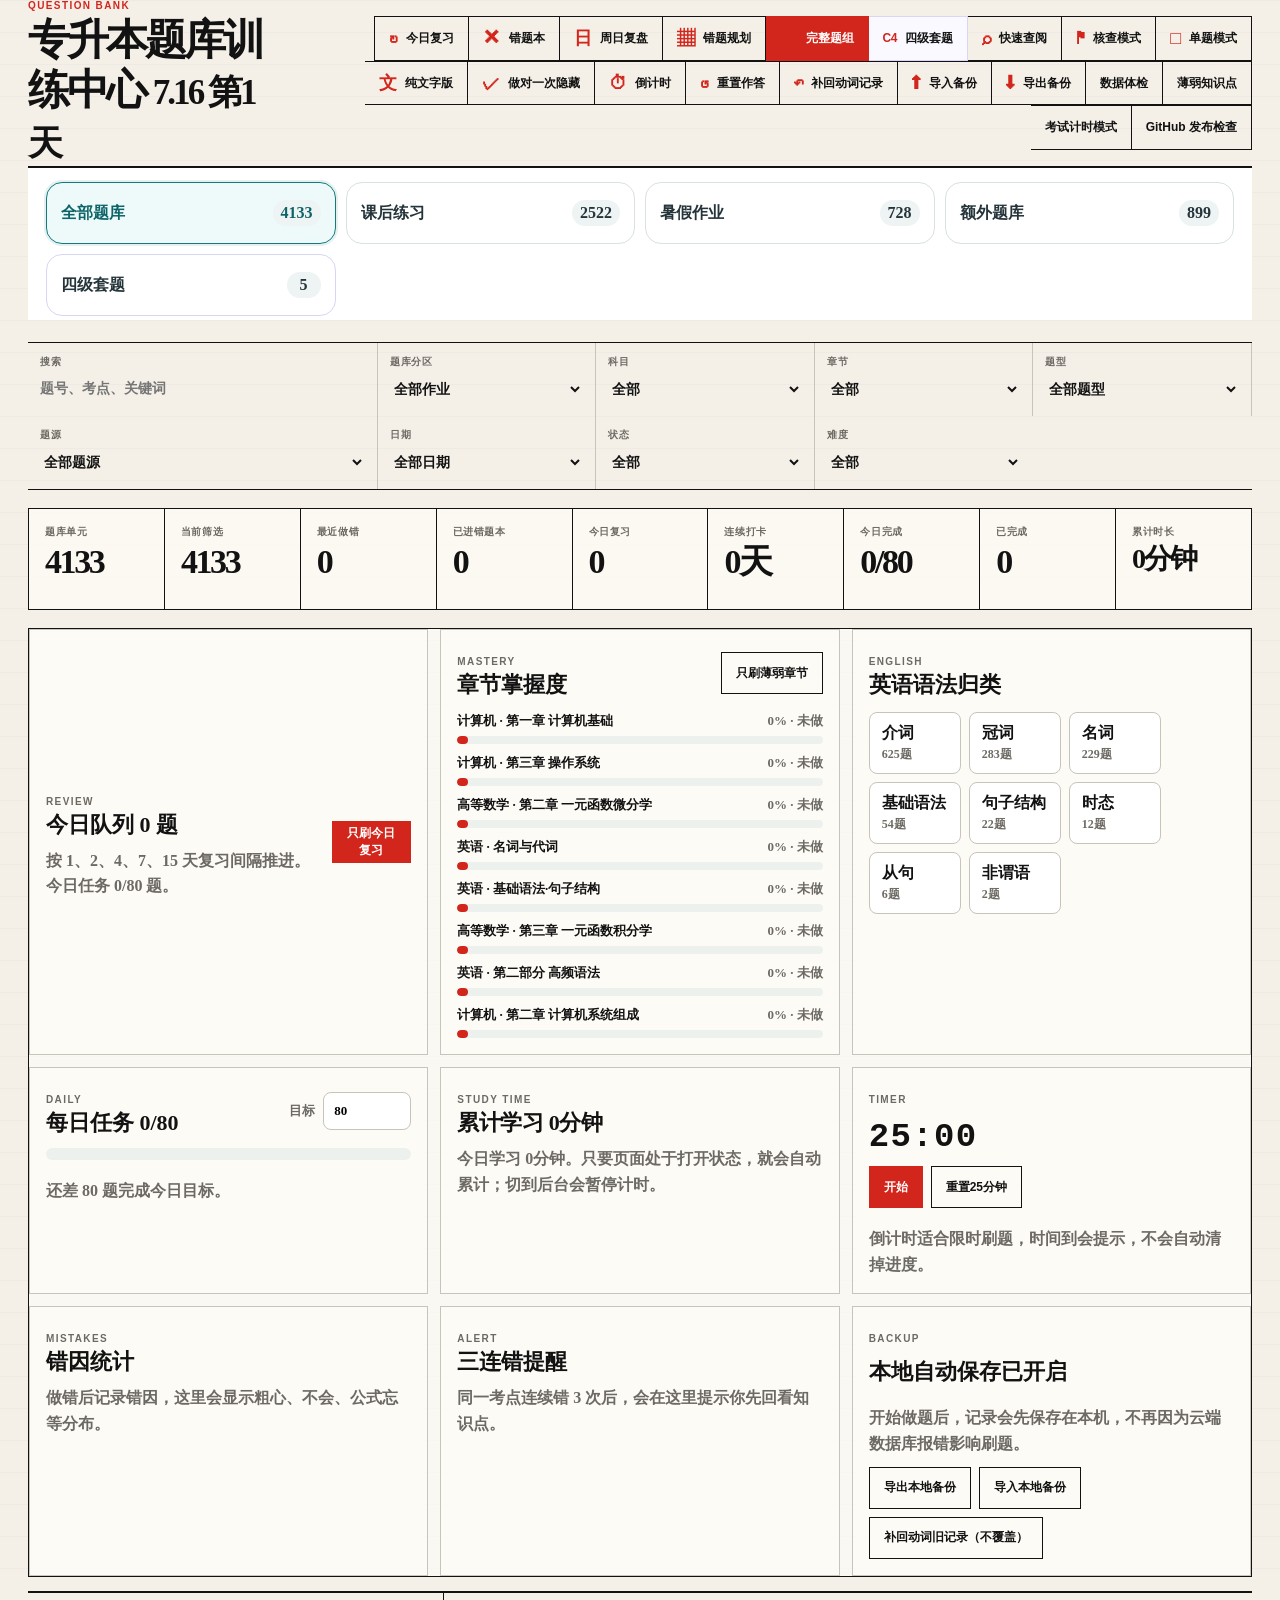
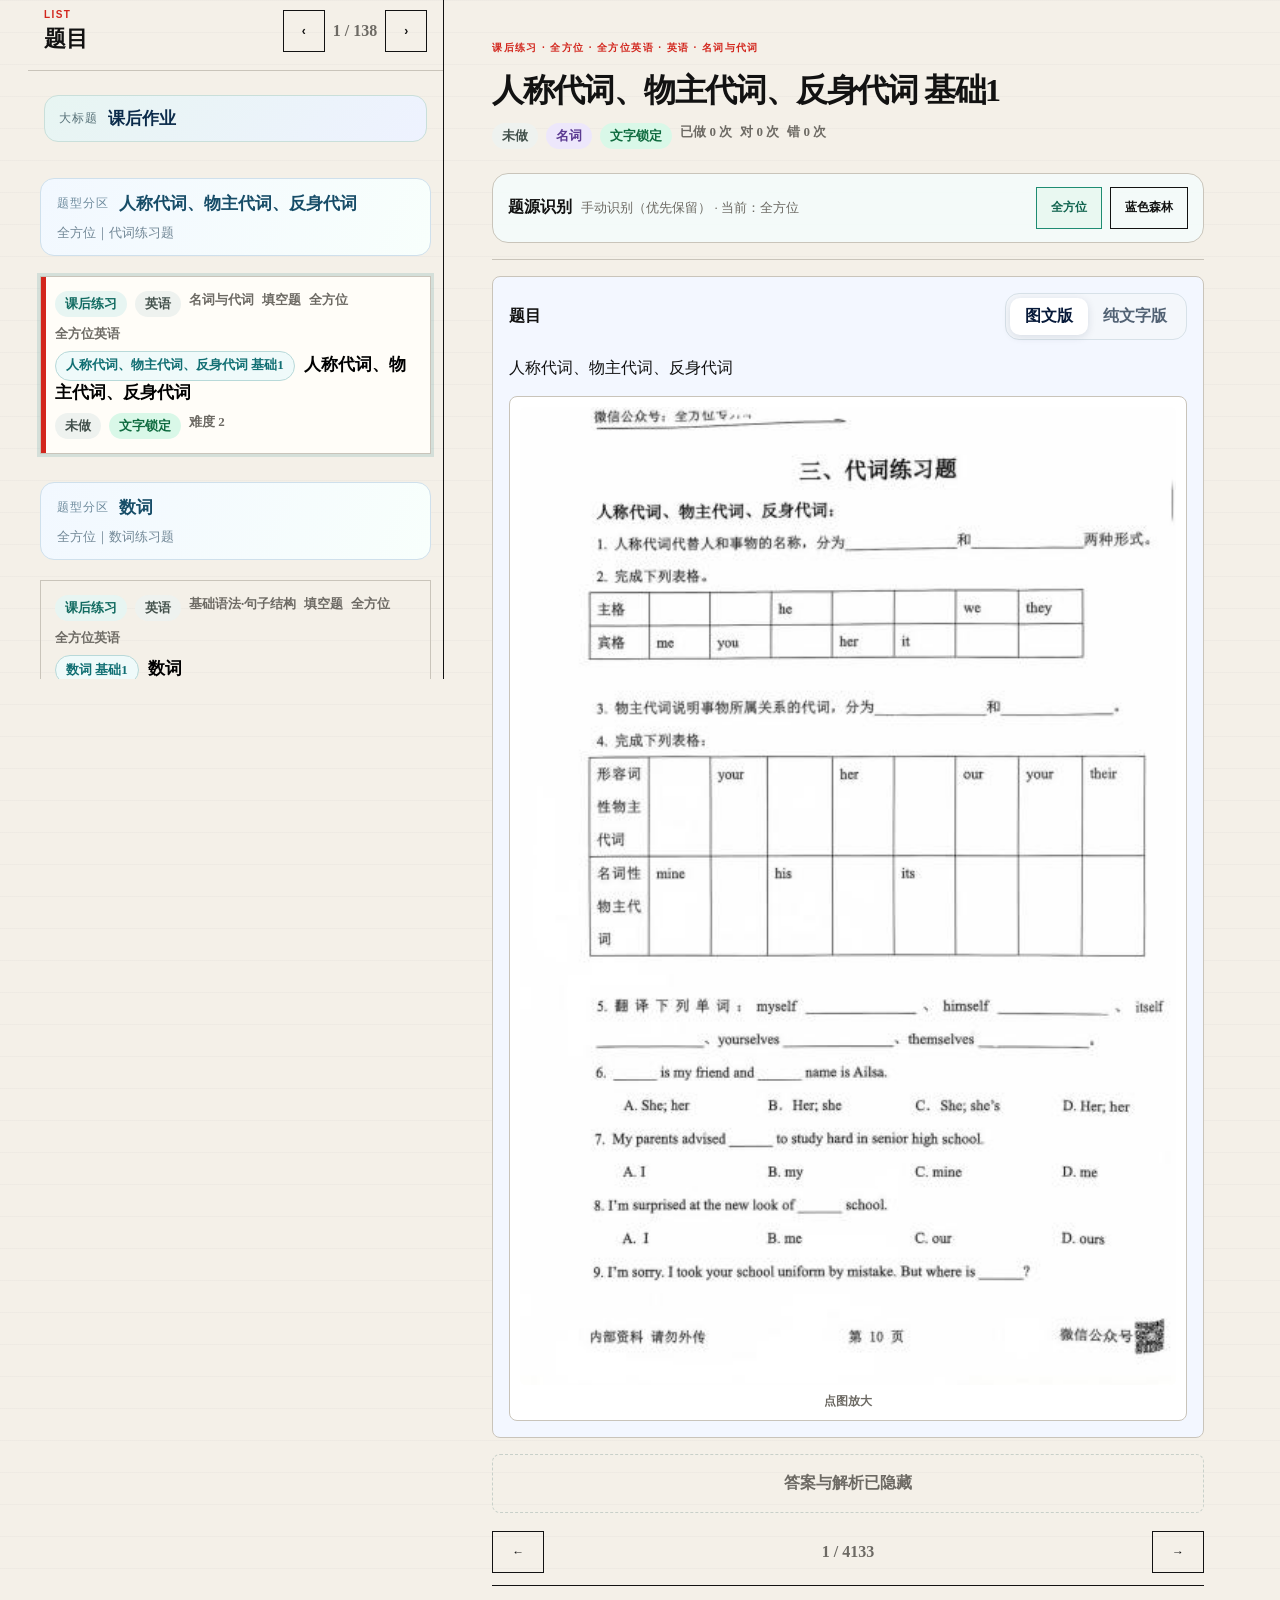
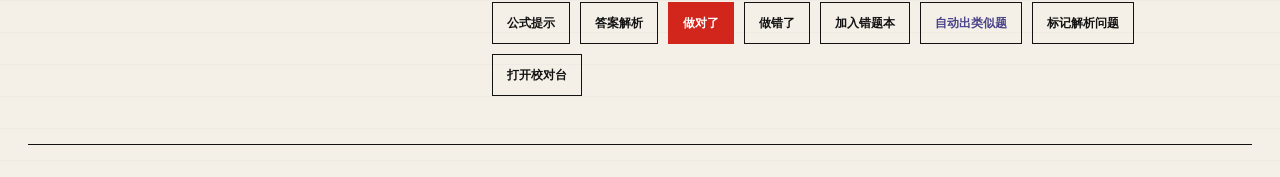
==== commit 2cff27df: "更细题库 v138" ====
--- a/preview.html
+++ b/preview.html
@@ -4,10 +4,11 @@
   <meta charset="utf-8">
   <meta name="viewport" content="width=device-width, initial-scale=1">
   <meta name="theme-color" content="#147a7e">
-  <title>专升本题库训练中心｜v124 全方位计算机操作系统导入版</title>
+  <title>专升本题库训练中心｜v136 全方位英语非谓语逐题导入</title>
   <link rel="manifest" href="manifest.webmanifest?v=20260818-v97">
   <link rel="stylesheet" href="styles.css?v=20260826-v115">
   <link rel="stylesheet" href="math-prerender.css?v=20260815-v90">
+  <link rel="stylesheet" href="integral-repair-v129.css">
 </head>
 <body>
   <div class="app-shell">
@@ -47,7 +48,7 @@
         <button class="icon-button secondary" id="textModeButton" type="button" title="切换图文版和纯文字版" aria-label="纯文字版">
           <span aria-hidden="true">文</span><span>纯文字版</span>
         </button>
-        <button class="icon-button secondary" id="autoHideMasteredButton" type="button" title="任意题做对1次后自动完成，不再出现在刷题和复习中" aria-label="做对一次即完成">
+        <button class="icon-button secondary" id="autoHideMasteredButton" type="button" title="普通刷题可隐藏做对过的题；完整题组始终保留" aria-label="普通刷题隐藏已做对题">
           <span aria-hidden="true">✓</span><span>做对一次隐藏</span>
         </button>
         <button class="icon-button secondary" id="timerButton" type="button" title="倒计时刷题" aria-label="倒计时刷题">
@@ -55,6 +56,9 @@
         </button>
         <button class="icon-button secondary reset-all-choice-trigger" id="resetAllChoicesButton" type="button" title="一键清除全部题目的已选标识，保留统计和错题本" aria-label="重置全部选项">
           <span aria-hidden="true">↺</span><span>重置作答</span>
+        </button>
+        <button class="icon-button secondary" id="verbHistoryRecoveryButton" type="button" title="从旧备份补回缺失的动词记录，不覆盖当前进度">
+          <span aria-hidden="true">↶</span><span>补回动词记录</span>
         </button>
         <button class="icon-button secondary" id="importBackupButton" type="button" title="导入以前导出的本地备份，恢复做题记录" aria-label="导入备份">
           <span aria-hidden="true">⬆</span><span>导入备份</span>
@@ -163,7 +167,7 @@
 
     <section class="complete-set-active-bar" id="completeSetActiveBar" hidden>
       <div><span>完整题组模式</span><strong id="completeSetActiveTitle"></strong><em id="completeSetActiveMeta"></em></div>
-      <div class="complete-set-active-actions"><button class="secondary-button" id="completeSetQuickButton" type="button">题目目录</button><button class="small-button" id="completeSetExitButton" type="button">退出整套</button></div>
+      <div class="complete-set-active-actions"><button class="secondary-button" id="completeSetShowAllButton" type="button">显示本套全部题</button><button class="secondary-button" id="completeSetQuickButton" type="button">题目目录</button><button class="small-button" id="completeSetExitButton" type="button">退出整套</button></div>
     </section>
 
     <section class="stats-grid" aria-label="统计">
@@ -402,6 +406,7 @@
   </div>
 
   <input id="backupFileInput" type="file" accept=".json,application/json" hidden>
+  <input id="verbHistoryFileInput" type="file" accept=".json,application/json" hidden>
 
   <script src="asset-pack-index.js?v=20260821-v105"></script>
   <script src="core.js?v=20260815-v90"></script>
@@ -448,7 +453,20 @@
   <script src="computer-os-import-v123.js?v=20260901-v123"></script>
   <script src="qfw-computer-os-import-v124.js?v=20260905-v124"></script>
   <script src="qfw-computer-os-fix-v125.js?v=20260905-v125"></script>
-  <script src="app.js?v=20260905-v125"></script>
+  <script src="math-indefinite-import-v126.js?v=20260908-v126"></script>
+  <script src="math-indefinite-complete-v127.js?v=20260908-v127"></script>
+  <script src="bf-repair-data-v129.js"></script>
+  <script src="integral-repair-v129.js"></script>
+  <script src="integral-math-v129.js"></script>
+  <script src="english-tense-voice-v132.js?v=20260911-v132"></script>
+  <script src="computer-office-import-v133.js?v=20260912-v133"></script>
+  <script src="computer-qfw-pdf-import-v134.js?v=20260913-v134"></script>
+  <script src="computer-blueforest-ppt-import-v135.js?v=20260914-v135"></script>
+  <script src="english-nonfinite-v136.js?v=20260917-v137"></script>
+  <script src="verb-history-recovery-v132.js?v=20260911-v132"></script>
+  <script src="math-v137.js"></script>
+  <script src="four-sets-v137.js"></script>
+  <script src="app.js?v=20260917-v137"></script>
   <script src="knowledge-link-data.js?v=20260815-v90"></script>
   <script src="knowledge-links.js?v=20260815-v90"></script>
   <script src="core-batch2.js?v=20260815-v90"></script>
--- a/integral-repair-v129.css
+++ b/integral-repair-v129.css
@@ -0,0 +1,7 @@
+/* Keep the existing question-group layout; render precise offline formulas. */
+.pure-text-stem math,.paper-stem math,.solution-box math,.analysis-box math {font-family: "Cambria Math", "STIX Two Math", math; font-size:1.12em; max-width:100%;}
+.pure-text-stem,.paper-stem,.solution-box,.analysis-box {overflow-wrap:anywhere;}
+.pure-text-stem math,.paper-stem math {display:inline-block;overflow-x:auto;vertical-align:middle;padding:.45em .15em;}
+.integral-review-note {padding:14px 18px;border:1px solid #e3bc79;border-radius:10px;background:#fff8e9;color:#71501a;line-height:1.7;}
+.practice-section-heading{margin:18px 0 10px;padding:13px 16px;border:1px solid #cfe0ec;border-radius:14px;background:linear-gradient(110deg,#f2f8ff,#f8fffc);display:flex;align-items:center;gap:10px;flex-wrap:wrap}.practice-section-heading span{font-size:.78rem;color:#6e8b9d}.practice-section-heading strong{font-size:1.05rem;color:#174d68}.practice-section-heading em{width:100%;font-style:normal;font-size:.8rem;color:#728897}.paper-section>h3{position:sticky;top:0;z-index:3;margin:0 0 14px;padding:14px 18px;border-radius:14px;background:rgba(235,247,253,.96);color:#154f6b;box-shadow:0 4px 14px rgba(33,88,112,.08)}
+@media(max-width:700px){.pure-text-stem math,.paper-stem math {font-size:1em;}}
